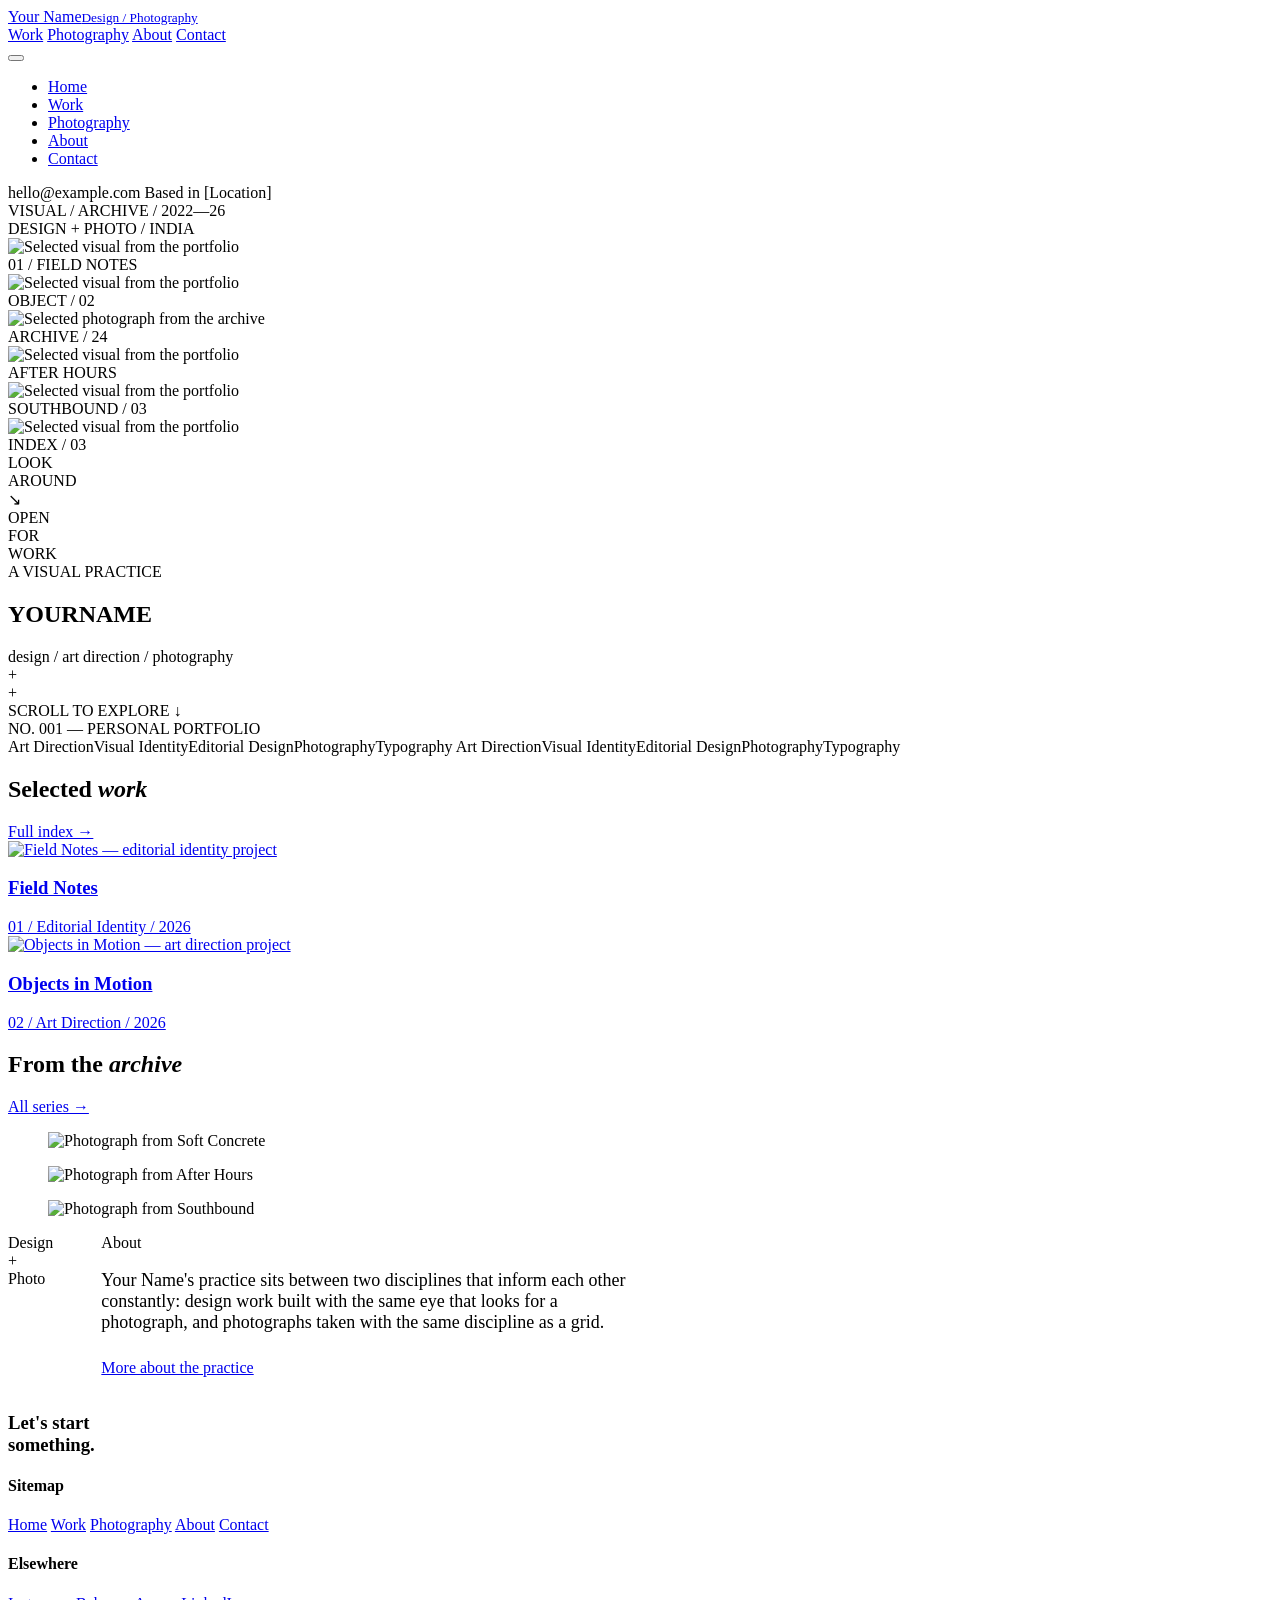
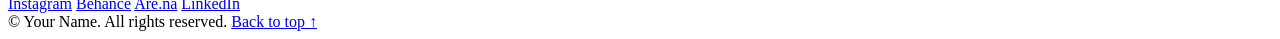
==== index.html @ 57d83c6c "Add files via upload" ====
<!DOCTYPE html>
<html lang="en">
<head>
<meta charset="UTF-8">
<meta name="viewport" content="width=device-width, initial-scale=1.0">
<title>Your Name — Design &amp; Photography</title>
<meta name="description" content="Selected design and photography by Your Name — a visual practice moving between art direction, editorial design and image-making.">
<link rel="stylesheet" href="assets/css/style.css">
</head>
<body>

<!-- ================= HEADER / NAV ================= -->
<header class="site-header">
  <a href="index.html" class="brand">Your Name<small>Design / Photography</small></a>
  <nav class="nav-desktop" aria-label="Primary">
    <a href="work.html">Work</a>
    <a href="photography.html">Photography</a>
    <a href="about.html">About</a>
    <a href="contact.html">Contact</a>
  </nav>
  <button class="nav-toggle" aria-label="Open menu" aria-expanded="false">
    <span></span><span></span><span></span>
  </button>
</header>

<nav class="nav-mobile" aria-label="Mobile">
  <ul>
    <li><a href="index.html">Home</a></li>
    <li><a href="work.html">Work</a></li>
    <li><a href="photography.html">Photography</a></li>
    <li><a href="about.html">About</a></li>
    <li><a href="contact.html">Contact</a></li>
  </ul>
  <div class="nav-mobile-foot">
    <span>hello@example.com</span>
    <span>Based in [Location]</span>
  </div>
</nav>

<main>

  <!-- ================= MOODBOARD HERO ================= -->
  <section class="moodboard-hero grain" id="top">
    <div class="moodboard-meta mb-meta-left">VISUAL / ARCHIVE / 2022—26</div>
    <div class="moodboard-meta mb-meta-right">DESIGN + PHOTO / INDIA</div>

    <div class="mb-card mb-card-a" data-parallax="0.12" data-hero-in>
      <div class="mb-card-image"><img src="https://picsum.photos/seed/yn-mood-a/700/900" alt="Selected visual from the portfolio"></div>
      <span class="mb-card-note">01 / FIELD NOTES</span>
    </div>

    <div class="mb-card mb-card-b" data-parallax="-0.08" data-hero-in>
      <div class="mb-card-image"><img src="https://picsum.photos/seed/yn-mood-b/900/700" alt="Selected visual from the portfolio"></div>
      <span class="mb-card-note">OBJECT / 02</span>
    </div>

    <div class="mb-card mb-card-c" data-parallax="0.18" data-hero-in>
      <div class="mb-card-image"><img src="https://picsum.photos/seed/yn-mood-c/700/900" alt="Selected photograph from the archive"></div>
      <span class="mb-card-note">ARCHIVE / 24</span>
    </div>

    <div class="mb-card mb-card-d" data-parallax="-0.14" data-hero-in>
      <div class="mb-card-image"><img src="https://picsum.photos/seed/yn-mood-d/900/700" alt="Selected visual from the portfolio"></div>
      <span class="mb-card-note">AFTER HOURS</span>
    </div>

    <div class="mb-card mb-card-e" data-parallax="0.10" data-hero-in>
      <div class="mb-card-image"><img src="https://picsum.photos/seed/yn-mood-e/700/900" alt="Selected visual from the portfolio"></div>
      <span class="mb-card-note">SOUTHBOUND / 03</span>
    </div>

    <div class="mb-card mb-card-f" data-parallax="-0.10" data-hero-in>
      <div class="mb-card-image"><img src="https://picsum.photos/seed/yn-mood-f/900/700" alt="Selected visual from the portfolio"></div>
      <span class="mb-card-note">INDEX / 03</span>
    </div>

    <div class="mb-sticker mb-sticker-orange" data-hero-in>LOOK<br>AROUND<br>↘</div>
    <div class="mb-sticker mb-sticker-blue" data-hero-in>OPEN<br>FOR<br>WORK</div>

    <div class="mb-title-wrap" data-hero-in>
      <div class="mb-kicker">A VISUAL PRACTICE</div>
      <h1 class="mb-title"><span>YOUR</span><span>NAME</span></h1>
      <div class="mb-subtitle">design / art direction / photography</div>
    </div>

    <div class="mb-cross mb-cross-1">+</div>
    <div class="mb-cross mb-cross-2">+</div>
    <div class="mb-line mb-line-1"></div>
    <div class="mb-line mb-line-2"></div>

    <div class="mb-bottom-left">SCROLL TO EXPLORE ↓</div>
    <div class="mb-bottom-right">NO. 001 — PERSONAL PORTFOLIO</div>
  </section>

  <!-- ================= MARQUEE ================= -->
  <div class="marquee" aria-hidden="true">
    <div class="marquee-track">
      <span>Art Direction</span><span>Visual Identity</span><span>Editorial Design</span><span>Photography</span><span>Typography</span>
      <span>Art Direction</span><span>Visual Identity</span><span>Editorial Design</span><span>Photography</span><span>Typography</span>
    </div>
  </div>

  <!-- ================= SELECTED WORK ================= -->
  <section class="section wrap">
    <div class="section-head" data-reveal>
      <h2>Selected <em>work</em></h2>
      <a href="work.html" class="link-more">Full index →</a>
    </div>
    <div class="feature-grid">
      <article class="feature-card c-large" data-reveal>
        <a href="work.html">
          <div class="fig"><img src="https://picsum.photos/seed/yn-proj1/1000/1250" alt="Field Notes — editorial identity project" loading="lazy"></div>
          <div class="cap"><h3>Field Notes</h3><span>01 / Editorial Identity / 2026</span></div>
        </a>
      </article>
      <article class="feature-card c-small" data-reveal>
        <a href="work.html">
          <div class="fig"><img src="https://picsum.photos/seed/yn-proj2/800/1000" alt="Objects in Motion — art direction project" loading="lazy"></div>
          <div class="cap"><h3>Objects in Motion</h3><span>02 / Art Direction / 2026</span></div>
        </a>
      </article>
    </div>
  </section>

  <!-- ================= SELECTED PHOTOGRAPHY ================= -->
  <section class="section grain" style="background:var(--color-bg-soft);">
    <div class="wrap">
      <div class="section-head" data-reveal>
        <h2>From the <em>archive</em></h2>
        <a href="photography.html" class="link-more">All series →</a>
      </div>
      <div class="photo-grid">
        <figure class="ph ph-a" data-reveal><img src="https://picsum.photos/seed/yn-ph1/1000/1300" alt="Photograph from Soft Concrete" loading="lazy"></figure>
        <figure class="ph ph-b" data-reveal><img src="https://picsum.photos/seed/yn-ph2/900/1150" alt="Photograph from After Hours" loading="lazy"></figure>
        <figure class="ph ph-full" data-reveal><img src="https://picsum.photos/seed/yn-ph3/1800/760" alt="Photograph from Southbound" loading="lazy"></figure>
      </div>
    </div>
  </section>

  <!-- ================= ABOUT TEASER ================= -->
  <section class="section wrap" style="display:flex; gap:3em; align-items:flex-start; flex-wrap:wrap;">
    <div class="sticker is-orange" data-reveal style="flex:none;">Design<br>+<br>Photo</div>
    <div data-reveal style="flex:1; min-width:260px;">
      <span class="eyebrow">About</span>
      <p style="margin-top:1em; font-size:18px; max-width:60ch;">Your Name's practice sits between two disciplines that inform each other constantly: design work built with the same eye that looks for a photograph, and photographs taken with the same discipline as a grid.</p>
      <p style="margin-top:1.6em;"><a href="about.html" class="btn">More about the practice</a></p>
    </div>
  </section>

</main>

<!-- ================= FOOTER ================= -->
<footer class="site-footer">
  <div class="wrap">
    <div class="footer-top">
      <div>
        <h3>Let's start<br>something.</h3>
      </div>
      <div class="footer-col">
        <h4>Sitemap</h4>
        <a href="index.html">Home</a>
        <a href="work.html">Work</a>
        <a href="photography.html">Photography</a>
        <a href="about.html">About</a>
        <a href="contact.html">Contact</a>
      </div>
      <div class="footer-col">
        <h4>Elsewhere</h4>
        <a href="#">Instagram</a>
        <a href="#">Behance</a>
        <a href="#">Are.na</a>
        <a href="#">LinkedIn</a>
      </div>
    </div>
    <div class="footer-bottom">
      <span>&copy; <span data-year></span> Your Name. All rights reserved.</span>
      <a href="#top" class="back-top">Back to top ↑</a>
    </div>
  </div>
</footer>

<script src="https://cdnjs.cloudflare.com/ajax/libs/gsap/3.12.5/gsap.min.js"></script>
<script src="assets/js/main.js"></script>
</body>
</html>
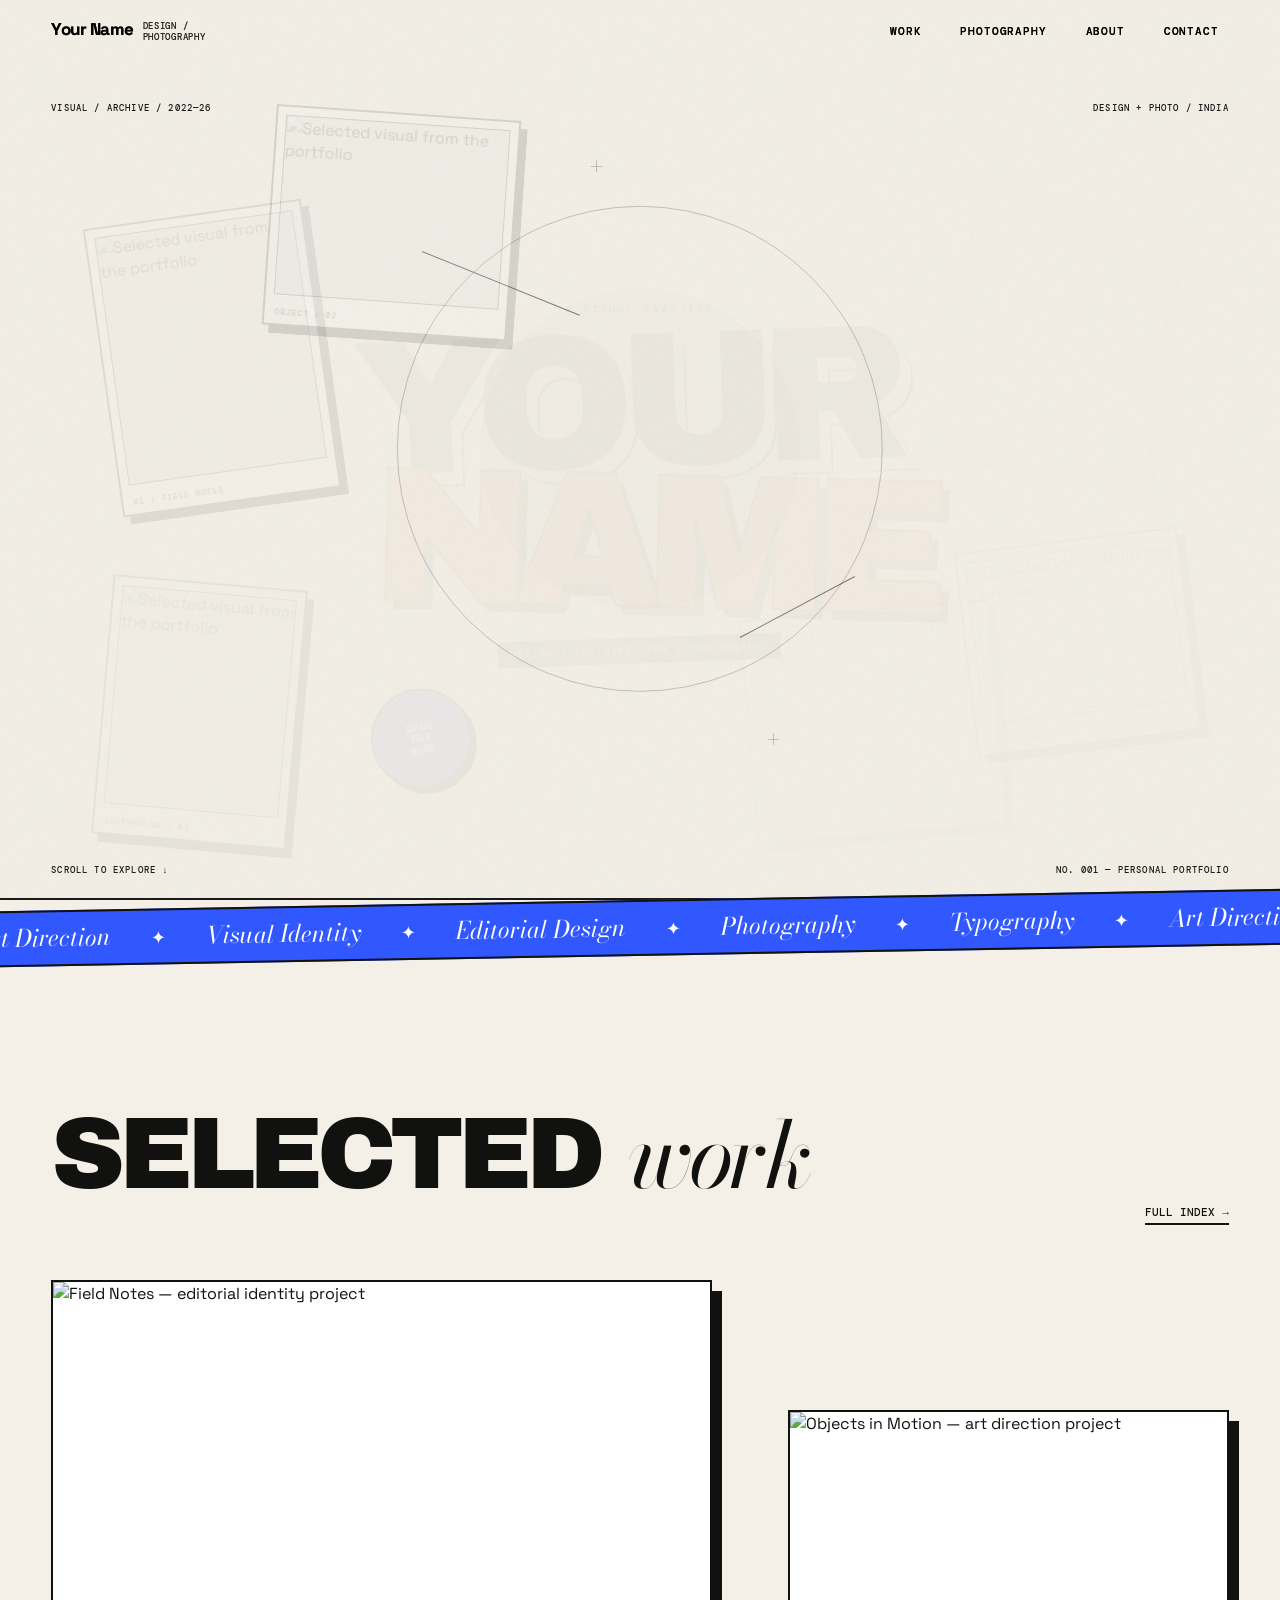
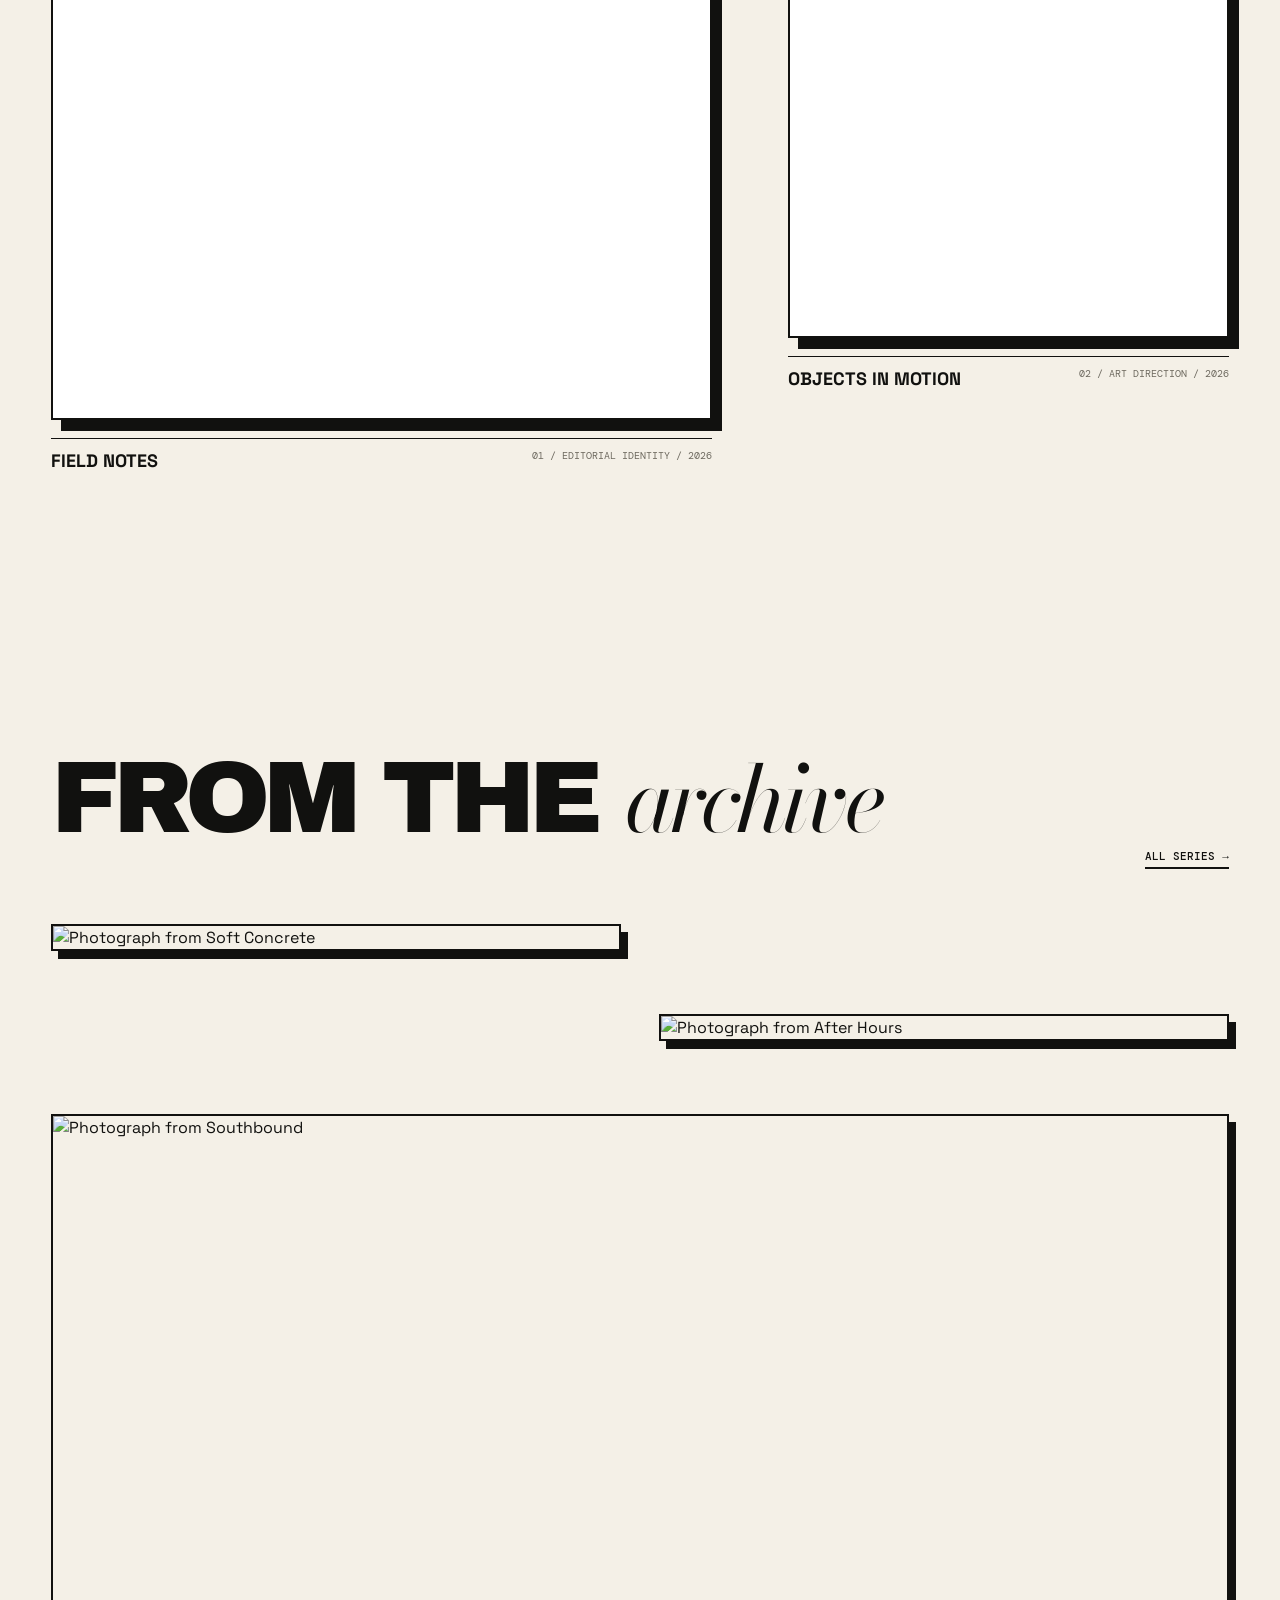
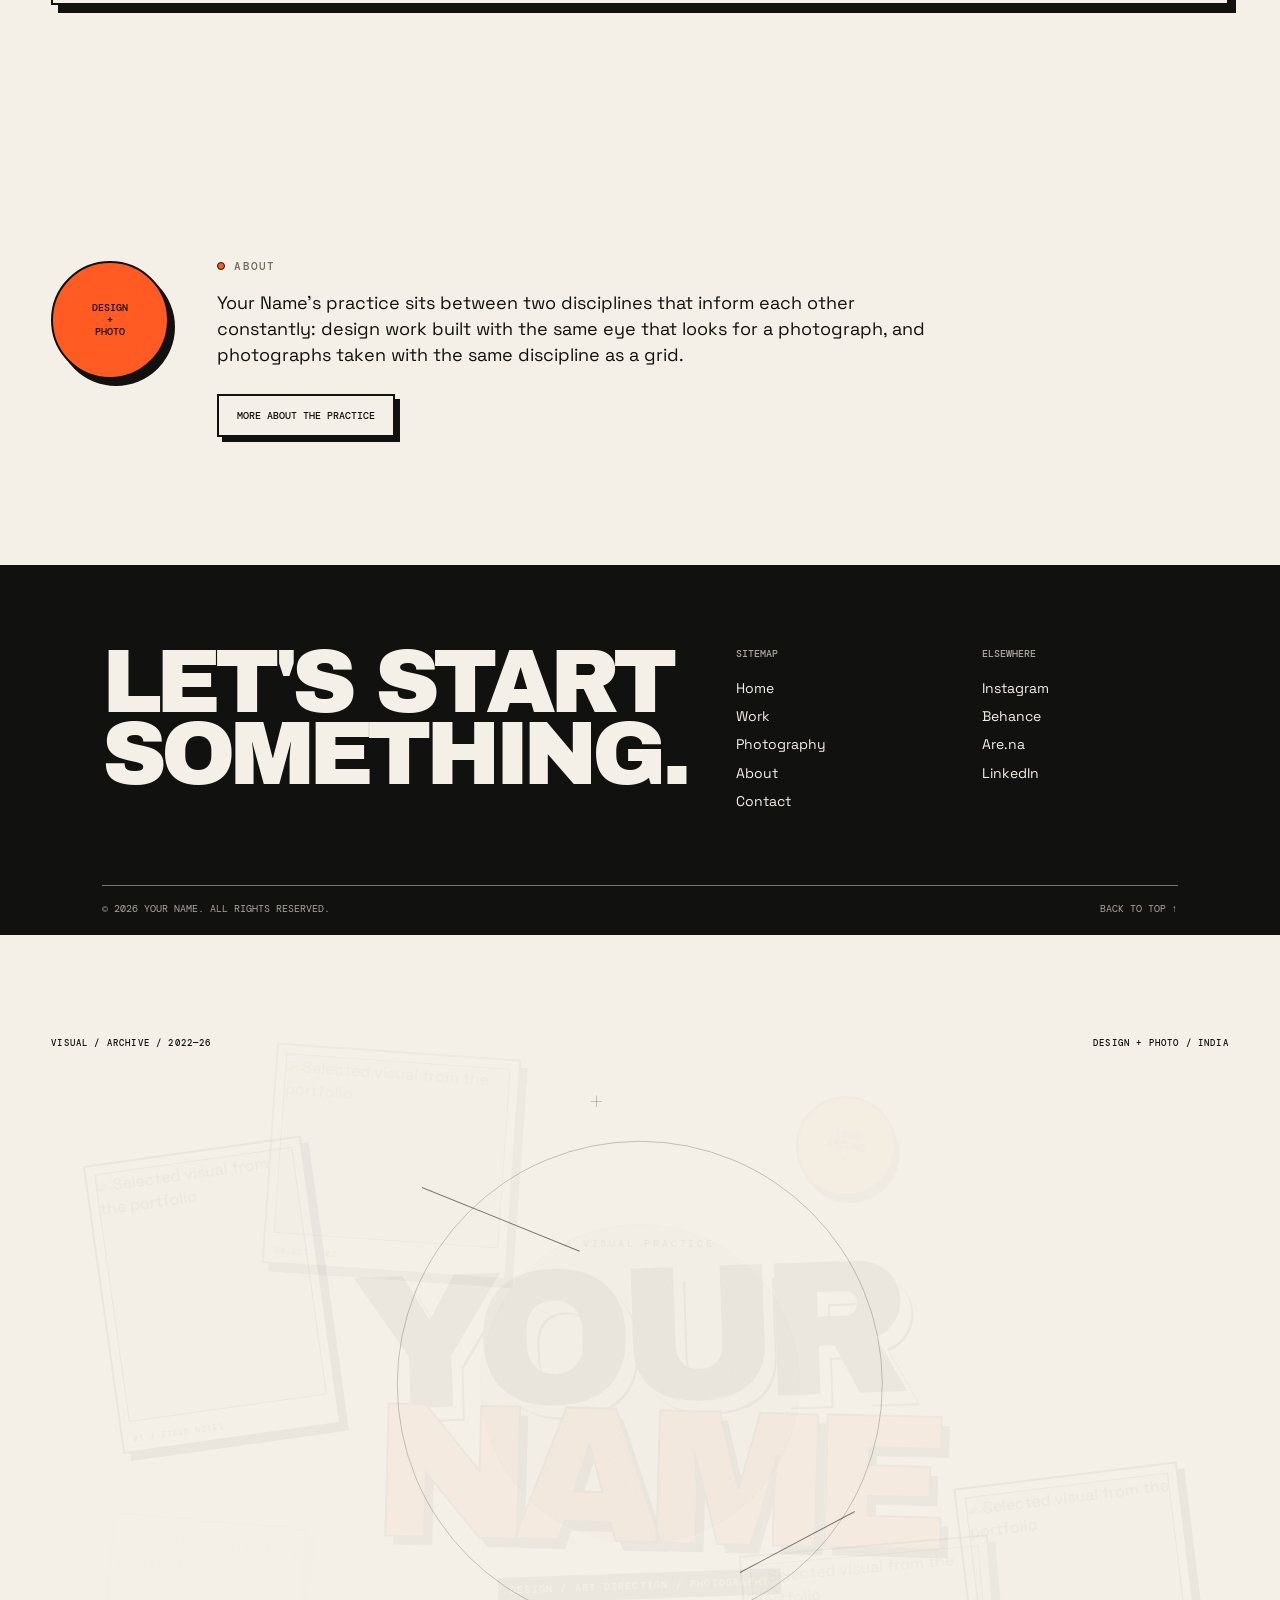
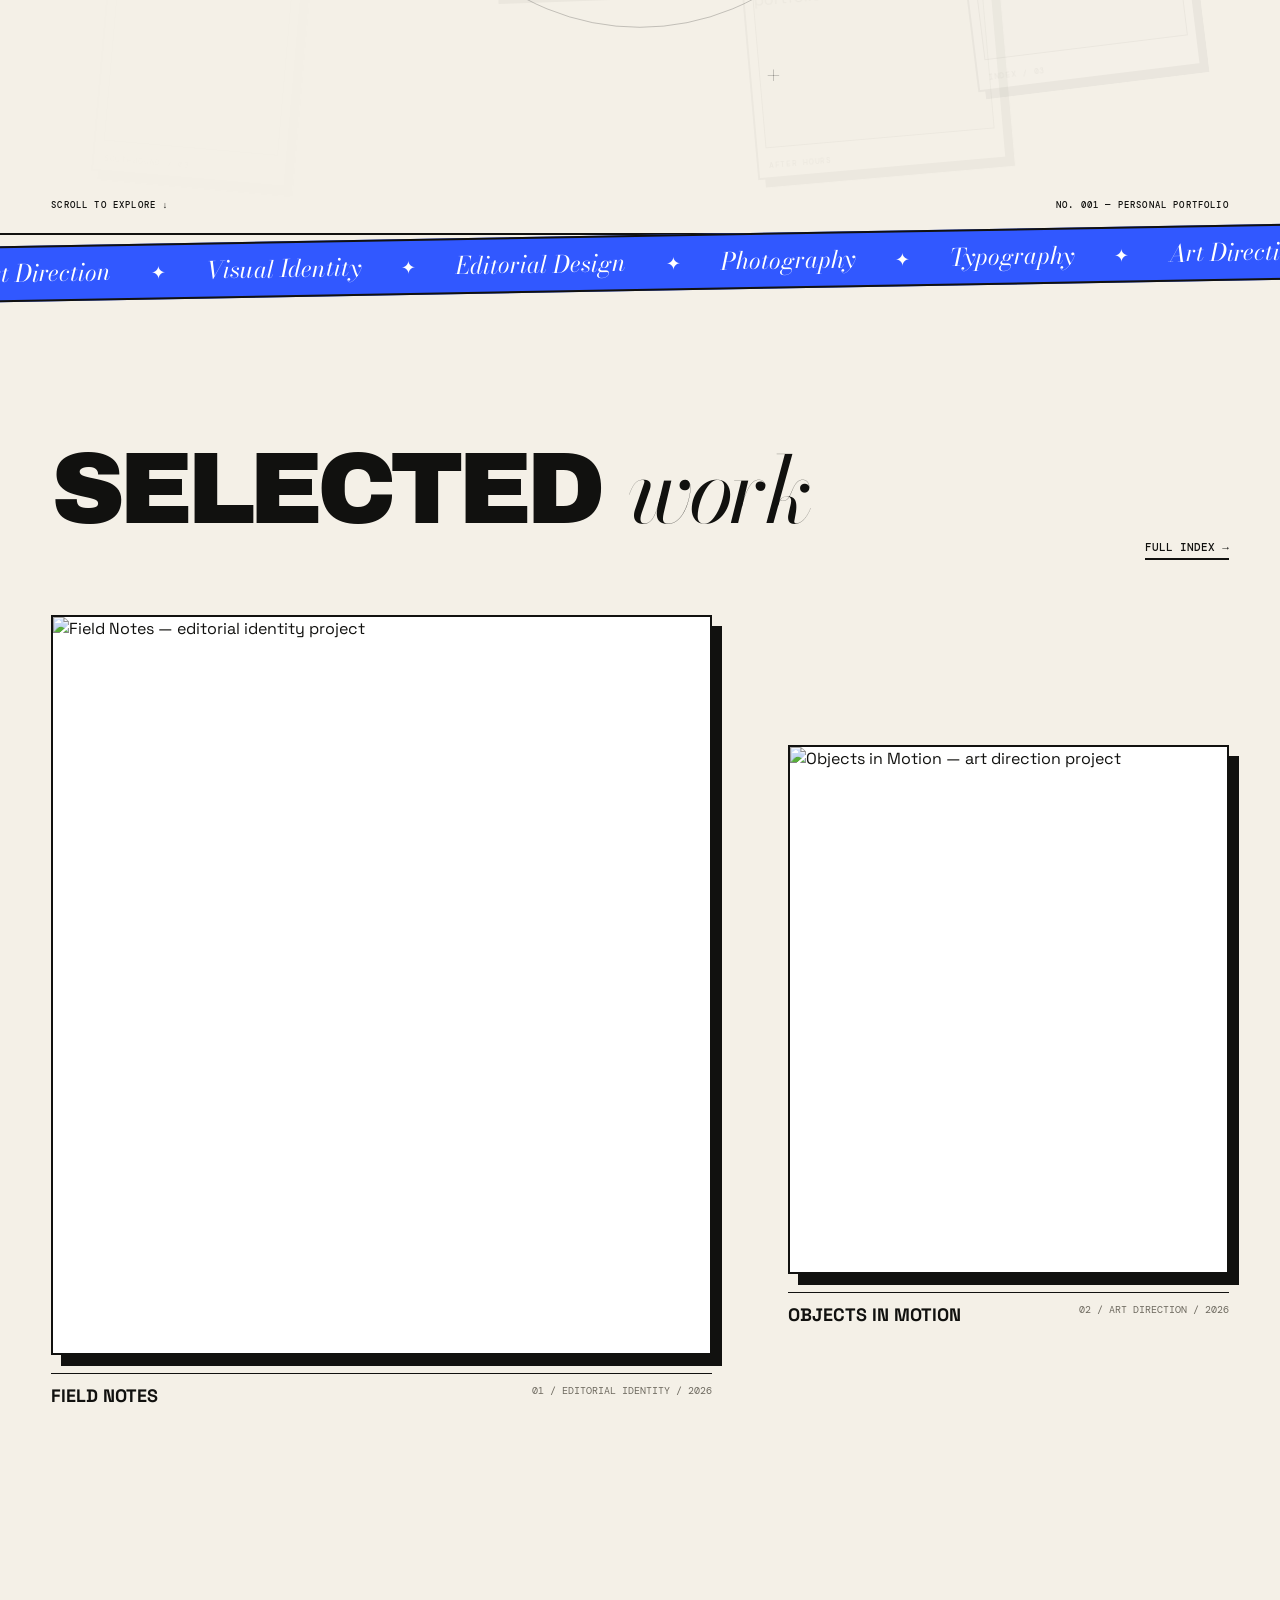
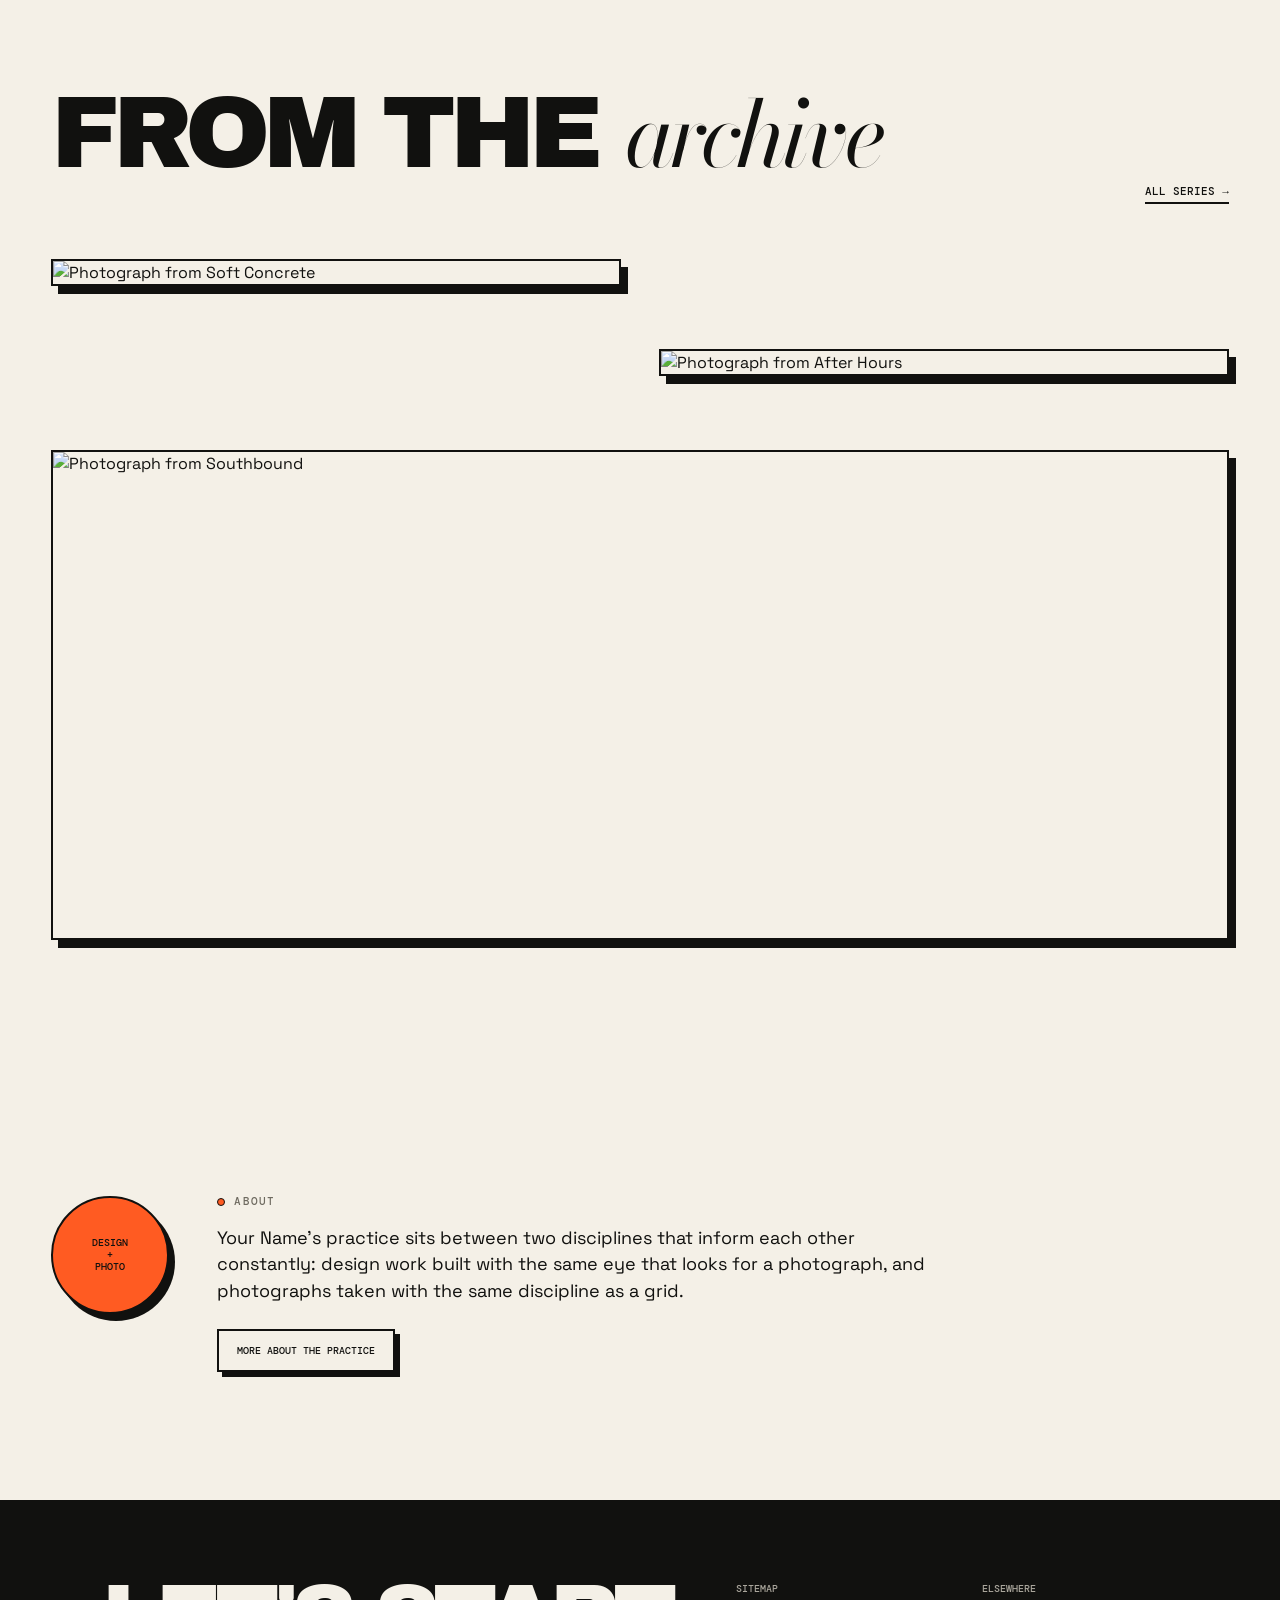
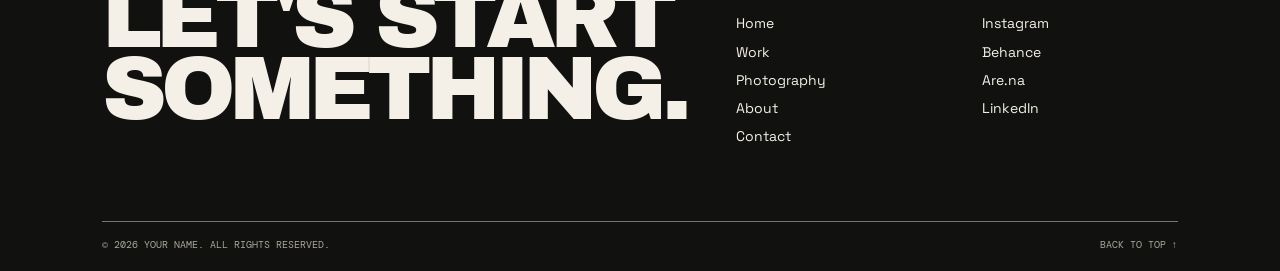
==== commit 2cadad20: "Update index.html" ====
--- a/index.html
+++ b/index.html
@@ -1,3 +1,13 @@
+<!DOCTYPE html>
+<html lang="en">
+<head>
+<meta charset="UTF-8">
+<meta name="viewport" content="width=device-width, initial-scale=1.0">
+<title>Your Name — Design &amp; Photography</title>
+<meta name="description" content="Selected design and photography by Your Name — a visual practice moving between art direction, editorial design and image-making.">
+<link rel="stylesheet" href="assets/css/style.css">
+</head>
+<body>
 <!DOCTYPE html>
 <html lang="en">
 <head>
@@ -183,3 +193,178 @@
 <script src="assets/js/main.js"></script>
 </body>
 </html>
+
+<!-- ================= HEADER / NAV ================= -->
+<header class="site-header">
+  <a href="index.html" class="brand">Your Name<small>Design / Photography</small></a>
+  <nav class="nav-desktop" aria-label="Primary">
+    <a href="work.html">Work</a>
+    <a href="photography.html">Photography</a>
+    <a href="about.html">About</a>
+    <a href="contact.html">Contact</a>
+  </nav>
+  <button class="nav-toggle" aria-label="Open menu" aria-expanded="false">
+    <span></span><span></span><span></span>
+  </button>
+</header>
+
+<nav class="nav-mobile" aria-label="Mobile">
+  <ul>
+    <li><a href="index.html">Home</a></li>
+    <li><a href="work.html">Work</a></li>
+    <li><a href="photography.html">Photography</a></li>
+    <li><a href="about.html">About</a></li>
+    <li><a href="contact.html">Contact</a></li>
+  </ul>
+  <div class="nav-mobile-foot">
+    <span>hello@example.com</span>
+    <span>Based in [Location]</span>
+  </div>
+</nav>
+
+<main>
+
+  <!-- ================= MOODBOARD HERO ================= -->
+  <section class="moodboard-hero grain" id="top">
+    <div class="moodboard-meta mb-meta-left">VISUAL / ARCHIVE / 2022—26</div>
+    <div class="moodboard-meta mb-meta-right">DESIGN + PHOTO / INDIA</div>
+
+    <div class="mb-card mb-card-a" data-parallax="0.12" data-hero-in>
+      <div class="mb-card-image"><img src="https://picsum.photos/seed/yn-mood-a/700/900" alt="Selected visual from the portfolio"></div>
+      <span class="mb-card-note">01 / FIELD NOTES</span>
+    </div>
+
+    <div class="mb-card mb-card-b" data-parallax="-0.08" data-hero-in>
+      <div class="mb-card-image"><img src="https://picsum.photos/seed/yn-mood-b/900/700" alt="Selected visual from the portfolio"></div>
+      <span class="mb-card-note">OBJECT / 02</span>
+    </div>
+
+    <div class="mb-card mb-card-c" data-parallax="0.18" data-hero-in>
+      <div class="mb-card-image"><img src="https://picsum.photos/seed/yn-mood-c/700/900" alt="Selected photograph from the archive"></div>
+      <span class="mb-card-note">ARCHIVE / 24</span>
+    </div>
+
+    <div class="mb-card mb-card-d" data-parallax="-0.14" data-hero-in>
+      <div class="mb-card-image"><img src="https://picsum.photos/seed/yn-mood-d/900/700" alt="Selected visual from the portfolio"></div>
+      <span class="mb-card-note">AFTER HOURS</span>
+    </div>
+
+    <div class="mb-card mb-card-e" data-parallax="0.10" data-hero-in>
+      <div class="mb-card-image"><img src="https://picsum.photos/seed/yn-mood-e/700/900" alt="Selected visual from the portfolio"></div>
+      <span class="mb-card-note">SOUTHBOUND / 03</span>
+    </div>
+
+    <div class="mb-card mb-card-f" data-parallax="-0.10" data-hero-in>
+      <div class="mb-card-image"><img src="https://picsum.photos/seed/yn-mood-f/900/700" alt="Selected visual from the portfolio"></div>
+      <span class="mb-card-note">INDEX / 03</span>
+    </div>
+
+    <div class="mb-sticker mb-sticker-orange" data-hero-in>LOOK<br>AROUND<br>↘</div>
+    <div class="mb-sticker mb-sticker-blue" data-hero-in>OPEN<br>FOR<br>WORK</div>
+
+    <div class="mb-title-wrap" data-hero-in>
+      <div class="mb-kicker">A VISUAL PRACTICE</div>
+      <h1 class="mb-title"><span>YOUR</span><span>NAME</span></h1>
+      <div class="mb-subtitle">design / art direction / photography</div>
+    </div>
+
+    <div class="mb-cross mb-cross-1">+</div>
+    <div class="mb-cross mb-cross-2">+</div>
+    <div class="mb-line mb-line-1"></div>
+    <div class="mb-line mb-line-2"></div>
+
+    <div class="mb-bottom-left">SCROLL TO EXPLORE ↓</div>
+    <div class="mb-bottom-right">NO. 001 — PERSONAL PORTFOLIO</div>
+  </section>
+
+  <!-- ================= MARQUEE ================= -->
+  <div class="marquee" aria-hidden="true">
+    <div class="marquee-track">
+      <span>Art Direction</span><span>Visual Identity</span><span>Editorial Design</span><span>Photography</span><span>Typography</span>
+      <span>Art Direction</span><span>Visual Identity</span><span>Editorial Design</span><span>Photography</span><span>Typography</span>
+    </div>
+  </div>
+
+  <!-- ================= SELECTED WORK ================= -->
+  <section class="section wrap">
+    <div class="section-head" data-reveal>
+      <h2>Selected <em>work</em></h2>
+      <a href="work.html" class="link-more">Full index →</a>
+    </div>
+    <div class="feature-grid">
+      <article class="feature-card c-large" data-reveal>
+        <a href="work.html">
+          <div class="fig"><img src="https://picsum.photos/seed/yn-proj1/1000/1250" alt="Field Notes — editorial identity project" loading="lazy"></div>
+          <div class="cap"><h3>Field Notes</h3><span>01 / Editorial Identity / 2026</span></div>
+        </a>
+      </article>
+      <article class="feature-card c-small" data-reveal>
+        <a href="work.html">
+          <div class="fig"><img src="https://picsum.photos/seed/yn-proj2/800/1000" alt="Objects in Motion — art direction project" loading="lazy"></div>
+          <div class="cap"><h3>Objects in Motion</h3><span>02 / Art Direction / 2026</span></div>
+        </a>
+      </article>
+    </div>
+  </section>
+
+  <!-- ================= SELECTED PHOTOGRAPHY ================= -->
+  <section class="section grain" style="background:var(--color-bg-soft);">
+    <div class="wrap">
+      <div class="section-head" data-reveal>
+        <h2>From the <em>archive</em></h2>
+        <a href="photography.html" class="link-more">All series →</a>
+      </div>
+      <div class="photo-grid">
+        <figure class="ph ph-a" data-reveal><img src="https://picsum.photos/seed/yn-ph1/1000/1300" alt="Photograph from Soft Concrete" loading="lazy"></figure>
+        <figure class="ph ph-b" data-reveal><img src="https://picsum.photos/seed/yn-ph2/900/1150" alt="Photograph from After Hours" loading="lazy"></figure>
+        <figure class="ph ph-full" data-reveal><img src="https://picsum.photos/seed/yn-ph3/1800/760" alt="Photograph from Southbound" loading="lazy"></figure>
+      </div>
+    </div>
+  </section>
+
+  <!-- ================= ABOUT TEASER ================= -->
+  <section class="section wrap" style="display:flex; gap:3em; align-items:flex-start; flex-wrap:wrap;">
+    <div class="sticker is-orange" data-reveal style="flex:none;">Design<br>+<br>Photo</div>
+    <div data-reveal style="flex:1; min-width:260px;">
+      <span class="eyebrow">About</span>
+      <p style="margin-top:1em; font-size:18px; max-width:60ch;">Your Name's practice sits between two disciplines that inform each other constantly: design work built with the same eye that looks for a photograph, and photographs taken with the same discipline as a grid.</p>
+      <p style="margin-top:1.6em;"><a href="about.html" class="btn">More about the practice</a></p>
+    </div>
+  </section>
+
+</main>
+
+<!-- ================= FOOTER ================= -->
+<footer class="site-footer">
+  <div class="wrap">
+    <div class="footer-top">
+      <div>
+        <h3>Let's start<br>something.</h3>
+      </div>
+      <div class="footer-col">
+        <h4>Sitemap</h4>
+        <a href="index.html">Home</a>
+        <a href="work.html">Work</a>
+        <a href="photography.html">Photography</a>
+        <a href="about.html">About</a>
+        <a href="contact.html">Contact</a>
+      </div>
+      <div class="footer-col">
+        <h4>Elsewhere</h4>
+        <a href="#">Instagram</a>
+        <a href="#">Behance</a>
+        <a href="#">Are.na</a>
+        <a href="#">LinkedIn</a>
+      </div>
+    </div>
+    <div class="footer-bottom">
+      <span>&copy; <span data-year></span> Your Name. All rights reserved.</span>
+      <a href="#top" class="back-top">Back to top ↑</a>
+    </div>
+  </div>
+</footer>
+
+<script src="https://cdnjs.cloudflare.com/ajax/libs/gsap/3.12.5/gsap.min.js"></script>
+<script src="assets/js/main.js"></script>
+</body>
+</html>
--- a/assets/css/style.css
+++ b/assets/css/style.css
@@ -0,0 +1,309 @@
+@import url('https://fonts.googleapis.com/css2?family=Archivo+Black&family=Bodoni+Moda:opsz,wght@6..96,400;6..96,500;6..96,700;6..96,900&family=DM+Mono:wght@400;500&family=Space+Grotesk:wght@400;500;600;700&display=swap');
+
+:root{
+  --paper:#f4f0e7;
+  --paper-2:#ebe4d5;
+  --ink:#11110f;
+  --muted:#6e6a60;
+  --line:#181815;
+  --orange:#ff5b22;
+  --blue:#3158ff;
+  --pink:#ff3e88;
+  --yellow:#ffd84a;
+  --green:#b7e45d;
+  --shadow:8px 9px 0 var(--ink);
+  --gutter:clamp(18px,4vw,58px);
+  --maxw:1480px;
+  --display:'Archivo Black',Impact,sans-serif;
+  --serif:'Bodoni Moda',Georgia,serif;
+  --body:'Space Grotesk',Arial,sans-serif;
+  --mono:'DM Mono',monospace;
+  --ease:cubic-bezier(.2,.8,.2,1);
+}
+
+*,*::before,*::after{box-sizing:border-box}
+html{scroll-behavior:smooth}
+body{margin:0;background:var(--paper);color:var(--ink);font-family:var(--body);font-size:16px;line-height:1.45;overflow-x:hidden}
+body::selection{background:var(--ink);color:var(--paper)}
+img{display:block;max-width:100%}
+a{color:inherit;text-decoration:none}
+ul{list-style:none;margin:0;padding:0}
+h1,h2,h3,h4,p,figure{margin:0}
+button{font:inherit;background:none;border:0;color:inherit;cursor:pointer}
+.wrap{max-width:var(--maxw);margin:auto;padding-inline:var(--gutter)}
+
+/* -------------------- utility / texture -------------------- */
+.grain::after{content:"";position:absolute;inset:0;pointer-events:none;opacity:.055;background-image:url("data:image/svg+xml,%3Csvg xmlns='http://www.w3.org/2000/svg' width='180' height='180'%3E%3Cfilter id='n'%3E%3CfeTurbulence type='fractalNoise' baseFrequency='.9' numOctaves='3' stitchTiles='stitch'/%3E%3C/filter%3E%3Crect width='100%25' height='100%25' filter='url(%23n)'/%3E%3C/svg%3E")}
+[data-reveal]{opacity:0;transform:translateY(22px);transition:opacity .75s var(--ease),transform .75s var(--ease)}
+[data-reveal].is-visible{opacity:1;transform:none}
+.eyebrow{font:500 11px/1 var(--mono);letter-spacing:.12em;text-transform:uppercase;display:flex;align-items:center;gap:9px;color:var(--muted)}
+.eyebrow::before{content:"";width:8px;height:8px;background:var(--orange);border:1px solid var(--ink);border-radius:50%;display:inline-block}
+.section{padding-block:clamp(70px,10vw,150px)}
+
+/* -------------------- header -------------------- */
+.site-header{position:fixed;z-index:200;top:0;left:0;right:0;padding:18px var(--gutter);display:flex;align-items:center;justify-content:space-between;mix-blend-mode:multiply}
+.site-header .brand{font:700 17px/1 var(--body);letter-spacing:-.03em;display:flex;align-items:flex-start;gap:9px}
+.site-header .brand small{font:500 9px/1.15 var(--mono);letter-spacing:.08em;text-transform:uppercase;color:var(--muted);max-width:110px}
+.nav-desktop{display:flex;gap:1.7em;align-items:center;font:500 11px/1 var(--mono);letter-spacing:.08em;text-transform:uppercase}
+.nav-desktop a{padding:7px 9px;border:1px solid transparent;transition:.25s var(--ease)}
+.nav-desktop a:hover,.nav-desktop a[aria-current="page"]{background:var(--ink);color:var(--paper);border-color:var(--ink);transform:rotate(-2deg)}
+.nav-toggle{display:none;width:32px;gap:5px;flex-direction:column}
+.nav-toggle span{height:2px;background:var(--ink);width:100%}
+.nav-mobile{position:fixed;inset:0;z-index:190;background:var(--orange);padding:100px var(--gutter) 30px;display:flex;flex-direction:column;justify-content:space-between;transform:translateY(-105%);transition:transform .5s var(--ease)}
+.nav-open .nav-mobile{transform:none}
+.nav-mobile ul{display:grid;gap:0}
+.nav-mobile a{font:400 clamp(42px,12vw,100px)/.9 var(--display);letter-spacing:-.04em;border-bottom:2px solid var(--ink);padding:10px 0}
+.nav-mobile-foot{display:flex;justify-content:space-between;gap:20px;font:11px var(--mono);text-transform:uppercase}
+.nav-open .nav-toggle{position:relative;z-index:300}
+.nav-open .nav-toggle span:nth-child(1){transform:translateY(7px) rotate(45deg)}
+.nav-open .nav-toggle span:nth-child(2){opacity:0}
+.nav-open .nav-toggle span:nth-child(3){transform:translateY(-7px) rotate(-45deg)}
+
+/* -------------------- hero -------------------- */
+.hero{position:relative;min-height:100vh;padding-top:125px;overflow:hidden;background:var(--paper)}
+.hero::before{content:"01 / VISUAL ARCHIVE";position:absolute;top:105px;left:var(--gutter);font:500 10px var(--mono);letter-spacing:.12em}
+.hero::after{content:"SCROLL / KEEP LOOKING ↓";position:absolute;right:var(--gutter);bottom:30px;font:500 10px var(--mono);letter-spacing:.1em;transform:rotate(-90deg);transform-origin:right bottom}
+.hero-scene{position:relative;min-height:calc(100vh - 125px);display:flex;align-items:center}
+.hero-title{position:relative;z-index:5;margin:0 0 80px 6vw;font:400 clamp(64px,11.5vw,190px)/.78 var(--display);letter-spacing:-.065em;text-transform:uppercase;max-width:9ch}
+.hero-title .line{display:block;width:max-content;max-width:100%;color:var(--ink);-webkit-text-stroke:2px var(--ink);text-shadow:9px 10px 0 var(--paper)}
+.hero-title .line:nth-child(1){transform:rotate(-2deg);margin-left:-.1em}
+.hero-title .line:nth-child(2){color:var(--orange);-webkit-text-stroke:2px var(--ink);transform:translateX(.12em) rotate(1deg);text-shadow:10px 11px 0 var(--ink)}
+.hero-title .line:nth-child(3){color:var(--blue);-webkit-text-stroke:2px var(--ink);transform:translateX(-.04em) rotate(-1deg);text-shadow:10px 11px 0 var(--ink)}
+.hero-title .line::after{content:""}
+.hero-chip-a{position:absolute;z-index:3;width:min(260px,24vw);right:12%;top:11%;transform:rotate(8deg);background:#fff;padding:10px 10px 32px;border:2px solid var(--ink);box-shadow:var(--shadow)}
+.hero-chip-a::after{content:"ARCHIVE / 26";position:absolute;bottom:9px;left:12px;font:9px var(--mono);letter-spacing:.08em}
+.hero-chip-a::before{content:"";position:absolute;width:42px;height:14px;background:#f7dcae;border:1px solid #c6ad85;top:-9px;left:50%;transform:translateX(-50%) rotate(-5deg);z-index:2}
+.hero-chip-a img{aspect-ratio:4/5;object-fit:cover;filter:saturate(.8) contrast(1.05)}
+.hero-sticker{position:absolute!important;right:8%;bottom:14%;z-index:7}
+.sticker{width:118px;height:118px;border-radius:50%;display:flex;align-items:center;justify-content:center;text-align:center;padding:15px;background:var(--yellow);border:2px solid var(--ink);box-shadow:6px 7px 0 var(--ink);font:500 10px/1.2 var(--mono);text-transform:uppercase;transform:rotate(-9deg)}
+.sticker.is-blue{background:var(--blue);color:#fff}
+.sticker.is-orange{background:var(--orange)}
+.hero-foot{position:absolute;left:var(--gutter);right:var(--gutter);bottom:32px;display:flex;justify-content:space-between;gap:30px;align-items:flex-end}
+.hero-foot p{max-width:430px;font-size:14px;line-height:1.45}
+.hero-foot .eyebrow{color:var(--ink)}
+
+/* -------------------- marquee -------------------- */
+.marquee{overflow:hidden;border-block:2px solid var(--ink);background:var(--blue);color:#fff;transform:rotate(-1deg);width:104%;margin-left:-2%;position:relative;z-index:10}
+.marquee-track{display:flex;width:max-content;animation:marquee 22s linear infinite;padding:14px 0;font:400 24px/1 var(--serif);font-style:italic;white-space:nowrap}
+.marquee-track span{display:inline-flex;align-items:center;margin-right:40px}
+.marquee-track span::after{content:"✦";font:18px var(--body);margin-left:40px}
+@keyframes marquee{to{transform:translateX(-50%)}}
+
+/* -------------------- selected work -------------------- */
+.section-head{display:flex;align-items:flex-end;justify-content:space-between;gap:30px;margin-bottom:55px}
+.section-head h2{font:400 clamp(48px,8vw,110px)/.82 var(--display);letter-spacing:-.06em;text-transform:uppercase}
+.section-head h2 em{font:400 .9em var(--serif);text-transform:none;font-style:italic;letter-spacing:-.05em}
+.link-more{font:500 11px var(--mono);text-transform:uppercase;border-bottom:2px solid var(--ink);padding-bottom:4px}
+.feature-grid{display:grid;grid-template-columns:1.2fr .8fr;gap:clamp(28px,6vw,90px);align-items:start}
+.feature-card{position:relative}
+.feature-card.c-small{margin-top:130px}
+.feature-card a{display:block}
+.feature-card .fig{border:2px solid var(--ink);background:#fff;overflow:hidden;box-shadow:10px 11px 0 var(--ink);transition:transform .45s var(--ease),box-shadow .45s var(--ease)}
+.feature-card.c-large .fig{aspect-ratio:1/1.12}
+.feature-card.c-small .fig{aspect-ratio:1/1.2}
+.feature-card img{width:100%;height:100%;object-fit:cover;transition:transform .6s var(--ease),filter .6s var(--ease)}
+.feature-card:hover .fig{transform:translate(-6px,-7px) rotate(-1deg);box-shadow:15px 16px 0 var(--ink)}
+.feature-card:hover img{transform:scale(1.04);filter:saturate(1.25)}
+.cap{display:flex;justify-content:space-between;gap:15px;margin-top:18px;border-top:1px solid var(--ink);padding-top:10px}
+.cap h3{font:700 18px var(--body);text-transform:uppercase}
+.cap span{font:10px var(--mono);text-transform:uppercase;color:var(--muted);text-align:right}
+
+/* -------------------- photography -------------------- */
+.photo-grid{display:grid;grid-template-columns:1fr 1fr;gap:clamp(16px,3vw,42px);align-items:start}
+.photo-grid .ph{position:relative;cursor:pointer}
+.photo-grid .ph img{width:100%;height:100%;object-fit:cover;border:2px solid var(--ink);box-shadow:7px 8px 0 var(--ink);transition:.45s var(--ease)}
+.photo-grid .ph:hover img{transform:translate(-5px,-6px) rotate(-1deg);box-shadow:12px 13px 0 var(--ink)}
+.ph-a{transform:rotate(-1.5deg)}
+.ph-b{transform:rotate(2deg);margin-top:90px}
+.ph-c{transform:rotate(1.5deg)}
+.ph-d{transform:rotate(-2deg);margin-top:45px}
+.ph-e{transform:rotate(1deg)}
+.ph-full{grid-column:1/-1;transform:rotate(-.7deg);margin-top:35px}
+.photo-grid .ph-full img{aspect-ratio:2.4/1}
+.photo-series{padding-block:40px 100px;border-top:2px solid var(--ink)}
+.series-head{display:grid;grid-template-columns:110px 1fr 1.2fr;gap:25px;align-items:start;margin-bottom:45px}
+.snum{font:500 10px var(--mono)}
+.series-head h3{font:400 clamp(38px,6vw,76px)/.9 var(--display);letter-spacing:-.05em;text-transform:uppercase}
+.series-head p{max-width:42ch;color:var(--muted)}
+.page-hero{padding-top:180px;padding-bottom:80px;position:relative}
+.page-hero h1{font:400 clamp(64px,10vw,150px)/.78 var(--display);letter-spacing:-.07em;text-transform:uppercase;max-width:9ch;margin-top:20px}
+.page-hero h1 em{font:400 .85em var(--serif);font-style:italic;text-transform:none;letter-spacing:-.06em}
+.page-hero>p{max-width:52ch;margin-top:30px;font-size:17px}
+
+/* -------------------- work index -------------------- */
+.index-table-head{display:grid;grid-template-columns:70px 1.5fr 1.1fr 90px 110px 30px;gap:15px;padding:0 0 12px;border-bottom:2px solid var(--ink);font:500 10px var(--mono);text-transform:uppercase;color:var(--muted)}
+.project-row{display:grid;grid-template-columns:70px 1.5fr 1.1fr 90px 110px 30px;gap:15px;align-items:center;padding:22px 0;border-bottom:1px solid var(--ink);transition:.3s var(--ease);position:relative}
+.project-row:hover{background:var(--orange);padding-inline:14px;margin-inline:-14px}
+.project-num,.project-year{font:500 10px var(--mono)}
+.project-name{font:400 clamp(26px,3vw,44px)/.9 var(--display);letter-spacing:-.05em;text-transform:uppercase}
+.project-meta{font-size:12px;color:var(--muted)}
+.project-thumb{opacity:0;transform:translateX(20px) rotate(4deg);transition:.3s var(--ease);border:2px solid var(--ink);background:#fff;box-shadow:4px 5px 0 var(--ink);overflow:hidden}
+.project-thumb img{aspect-ratio:1.4/1;width:100%;object-fit:cover}
+.project-row:hover .project-thumb{opacity:1;transform:none}
+.project-arrow{font-size:22px}
+
+/* -------------------- about -------------------- */
+body.paper-page{background:var(--paper);color:var(--ink)}
+.about-hero{padding-top:180px;padding-bottom:110px;display:grid;grid-template-columns:1fr .8fr;gap:70px;align-items:center}
+.about-hero h1{font:400 clamp(60px,9vw,130px)/.8 var(--display);letter-spacing:-.07em;text-transform:uppercase}
+.about-hero h1 em{font:400 .78em var(--serif);font-style:italic;text-transform:none}
+.frame-engraved{border:2px solid var(--ink);padding:12px;box-shadow:10px 11px 0 var(--ink);transform:rotate(2deg);background:#fff}
+.about-portrait{aspect-ratio:4/5;overflow:hidden;filter:grayscale(1) contrast(1.05)}
+.about-portrait img{width:100%;height:100%;object-fit:cover}
+.about-body{display:grid;grid-template-columns:180px 1fr;gap:40px;padding-block:65px;border-top:2px solid var(--ink)}
+.about-body p{font-size:18px;max-width:70ch;margin-bottom:1.2em}
+.stat-grid{display:grid;grid-template-columns:repeat(4,1fr);border-block:2px solid var(--ink);margin-top:30px}
+.stat-grid>div{padding:28px 18px;border-right:1px solid var(--ink)}
+.stat-grid>div:last-child{border-right:0}
+.stat-grid .n{font:400 clamp(38px,5vw,70px)/1 var(--display)}
+.stat-grid .l{font:10px var(--mono);text-transform:uppercase;color:var(--muted);margin-top:8px}
+.list-table{margin-top:70px;border-top:2px solid var(--ink)}
+.list-row{display:grid;grid-template-columns:150px 1fr 70px;gap:20px;padding:16px 0;border-bottom:1px solid var(--ink);font-size:13px}
+.list-row .l1{font:500 10px var(--mono);text-transform:uppercase}
+.paper-page .site-footer.on-paper{background:var(--ink);color:var(--paper);border-color:var(--ink)}
+
+/* -------------------- contact -------------------- */
+.contact-hero{padding-top:180px;padding-bottom:100px;min-height:80vh;display:flex;flex-direction:column;justify-content:center;position:relative}
+.contact-hero h1{font:400 clamp(54px,8vw,120px)/.83 var(--display);letter-spacing:-.07em;text-transform:uppercase;max-width:11ch;color:var(--ink)!important;margin-bottom:35px!important}
+.contact-link{font:400 clamp(48px,10vw,150px)/.75 var(--serif);font-style:italic;letter-spacing:-.06em;display:inline-block;width:max-content;max-width:100%;color:var(--pink)!important;-webkit-text-stroke:1.5px var(--ink);text-shadow:8px 9px 0 var(--ink)}
+.contact-link:hover{transform:rotate(-2deg);color:var(--yellow)!important}
+.contact-grid{display:grid;grid-template-columns:repeat(3,1fr);gap:30px;border-top:2px solid var(--ink);padding-top:25px;padding-bottom:120px}
+.contact-grid h4{font:500 10px var(--mono);text-transform:uppercase;margin-bottom:12px}
+.contact-grid p,.contact-grid a{font-size:14px;display:block;margin-bottom:6px}
+.contact-grid a:hover{text-decoration:underline;text-decoration-thickness:2px}
+
+/* -------------------- footer -------------------- */
+.site-footer{background:var(--ink);color:var(--paper);padding:80px var(--gutter) 20px;border-top:2px solid var(--ink)}
+.footer-top{display:grid;grid-template-columns:1.5fr 1fr 1fr;gap:50px;padding-bottom:70px;border-bottom:1px solid rgba(244,240,231,.45)}
+.footer-top h3{font:400 clamp(45px,7vw,100px)/.8 var(--display);letter-spacing:-.07em;text-transform:uppercase}
+.footer-col h4{font:500 10px var(--mono);text-transform:uppercase;color:#aaa69c;margin-bottom:14px}
+.footer-col a{display:block;font-size:14px;padding:4px 0}
+.footer-col a:hover{color:var(--orange);transform:translateX(4px)}
+.footer-bottom{display:flex;justify-content:space-between;gap:20px;padding-top:16px;font:10px var(--mono);text-transform:uppercase;color:#aaa69c}
+.back-top:hover{color:var(--yellow)}
+
+/* -------------------- buttons / lightbox -------------------- */
+.btn{display:inline-flex;border:2px solid var(--ink);padding:13px 18px;font:500 10px var(--mono);text-transform:uppercase;background:var(--paper);box-shadow:5px 5px 0 var(--ink);transition:.25s var(--ease)}
+.btn:hover{background:var(--orange);transform:translate(-4px,-4px);box-shadow:9px 9px 0 var(--ink)}
+.btn-accent{background:var(--blue);color:#fff;border-color:var(--ink)}
+.lightbox{position:fixed;inset:0;background:rgba(17,17,15,.97);z-index:500;display:none;align-items:center;justify-content:center;padding:40px}
+.lightbox.is-open{display:flex}
+.lightbox img{max-height:82vh;max-width:82vw;border:2px solid var(--paper);box-shadow:12px 12px 0 var(--orange)}
+.lightbox-close,.lightbox-prev,.lightbox-next{position:absolute;color:var(--paper);font:500 11px var(--mono);text-transform:uppercase;border:1px solid var(--paper);padding:8px 10px}
+.lightbox-close{top:25px;right:25px}.lightbox-prev{left:25px;top:50%}.lightbox-next{right:25px;top:50%}
+.lightbox-cap{position:absolute;left:25px;bottom:25px;color:var(--paper);font:11px var(--mono)}
+
+/* -------------------- responsive -------------------- */
+@media(max-width:900px){
+  .nav-desktop{display:none}.nav-toggle{display:flex}
+  .hero{min-height:900px}.hero-scene{min-height:760px}.hero-title{margin-left:0;font-size:clamp(58px,14vw,120px)}
+  .hero-chip-a{width:31vw;right:8%;top:15%}.hero-sticker{right:4%;bottom:17%}
+  .feature-grid{grid-template-columns:1fr}.feature-card.c-small{margin-top:40px;max-width:78%;margin-left:auto}
+  .series-head{grid-template-columns:80px 1fr}.series-head p{grid-column:2}
+  .index-table-head{display:none}.project-row{grid-template-columns:45px 1fr 55px}.project-meta,.project-thumb{display:none}.project-year{grid-column:3;grid-row:1}.project-arrow{grid-column:3;grid-row:2}
+  .about-hero{grid-template-columns:1fr;gap:45px}.about-hero h1{max-width:10ch}.frame-engraved{max-width:560px;margin-left:auto}
+}
+@media(max-width:700px){
+  :root{--gutter:18px}
+  .site-header{padding-top:14px}.site-header .brand{font-size:15px}
+  .hero{padding-top:100px;min-height:820px}.hero::before{top:82px}.hero-scene{min-height:700px;align-items:flex-start;padding-top:120px}
+  .hero-title{font-size:clamp(56px,17vw,105px);margin-top:40px}.hero-title .line{white-space:normal}
+  .hero-chip-a{width:43vw;right:5%;top:10%;transform:rotate(6deg)}.hero-sticker{right:0;bottom:20%}
+  .hero-foot{bottom:18px;display:block}.hero-foot p{max-width:300px;margin-bottom:12px}
+  .section-head{display:block}.section-head h2{margin-bottom:20px}
+  .photo-grid{grid-template-columns:1fr}.ph-b,.ph-d{margin-top:0}.ph-full{grid-column:auto}.photo-grid .ph-full img{aspect-ratio:1.35/1}
+  .series-head{display:block}.series-head h3{margin:12px 0 15px}.series-head p{max-width:38ch}
+  .page-hero{padding-top:130px}.page-hero h1{font-size:clamp(55px,16vw,100px)}
+  .about-body{grid-template-columns:1fr}.stat-grid{grid-template-columns:1fr 1fr}.stat-grid>div:nth-child(2){border-right:0}.stat-grid>div:nth-child(-n+2){border-bottom:1px solid var(--ink)}
+  .list-row{grid-template-columns:1fr 70px}.list-row span:nth-child(2){grid-column:1/-1;grid-row:2}.list-row .l1{grid-column:1}.list-row span:last-child{grid-column:2;grid-row:1}
+  .contact-hero{padding-top:140px;min-height:720px}.contact-link{font-size:clamp(44px,13vw,90px)}.contact-grid{grid-template-columns:1fr;padding-bottom:80px}
+  .footer-top{grid-template-columns:1fr;gap:40px}.footer-bottom{display:block}.footer-bottom>*{display:block;margin-bottom:12px}
+  .lightbox{padding:18px}.lightbox img{max-width:92vw}.lightbox-prev{left:12px;top:auto;bottom:15px}.lightbox-next{right:12px;top:auto;bottom:15px}.lightbox-close{top:15px;right:15px}
+}
+@media(prefers-reduced-motion:reduce){*{animation-duration:.001ms!important;transition-duration:.001ms!important}.marquee-track{animation:none}.hero-title .line{transform:none!important}}
+
+/* ========================================================================
+   MOODBOARD HOMEPAGE — collage / editorial / art-school energy
+   ======================================================================== */
+.moodboard-hero{
+  min-height:100svh;
+  height:clamp(760px,100svh,1050px);
+  position:relative;
+  overflow:hidden;
+  background:var(--paper);
+  isolation:isolate;
+  border-bottom:2px solid var(--ink);
+}
+.moodboard-meta,.mb-bottom-left,.mb-bottom-right{
+  position:absolute;z-index:30;font:500 9px/1 var(--mono);letter-spacing:.13em;text-transform:uppercase;
+}
+.mb-meta-left{top:104px;left:var(--gutter)}
+.mb-meta-right{top:104px;right:var(--gutter)}
+.mb-bottom-left{left:var(--gutter);bottom:23px}
+.mb-bottom-right{right:var(--gutter);bottom:23px}
+.mb-title-wrap{
+  position:absolute;z-index:15;left:50%;top:50%;transform:translate(-50%,-50%);width:min(760px,70vw);text-align:center;pointer-events:none;
+}
+.mb-kicker{font:500 10px/1 var(--mono);letter-spacing:.28em;margin-bottom:18px}
+.mb-title{
+  font:400 clamp(92px,15vw,220px)/.73 var(--display);letter-spacing:-.085em;text-transform:uppercase;
+  color:var(--ink);margin:0;position:relative;text-shadow:10px 12px 0 var(--paper),12px 14px 0 var(--ink);
+}
+.mb-title span{display:block}
+.mb-title span:first-child{transform:translateX(-.08em) rotate(-2deg)}
+.mb-title span:last-child{color:var(--orange);-webkit-text-stroke:2px var(--ink);transform:translateX(.07em) rotate(1.5deg);text-shadow:8px 9px 0 var(--ink)}
+.mb-subtitle{display:inline-block;margin-top:25px;background:var(--ink);color:var(--paper);padding:8px 12px;font:500 10px/1 var(--mono);letter-spacing:.12em;text-transform:uppercase;transform:rotate(-2deg)}
+.mb-card{
+  position:absolute;z-index:8;background:#fff;padding:8px 8px 29px;border:2px solid var(--ink);box-shadow:7px 8px 0 var(--ink);will-change:transform;transition:box-shadow .35s var(--ease),filter .35s var(--ease);transform-origin:center;
+}
+.mb-card:hover{z-index:25;box-shadow:13px 14px 0 var(--ink);filter:saturate(1.15)}
+.mb-card-image{overflow:hidden;background:#ddd;border:1px solid var(--ink)}
+.mb-card img{width:100%;height:100%;object-fit:cover;transition:transform .6s var(--ease)}
+.mb-card:hover img{transform:scale(1.06)}
+.mb-card-note{position:absolute;left:10px;bottom:8px;font:500 8px/1 var(--mono);letter-spacing:.09em;text-transform:uppercase}
+.mb-card-a{width:min(220px,18vw);left:8%;top:20%;transform:rotate(-8deg)}
+.mb-card-a .mb-card-image{aspect-ratio:4/5}
+.mb-card-b{width:min(245px,20vw);left:21%;top:9%;transform:rotate(4deg)}
+.mb-card-b .mb-card-image{aspect-ratio:1.25/1}
+.mb-card-c{width:min(205px,17vw);right:9%;top:18%;transform:rotate(7deg)}
+.mb-card-c .mb-card-image{aspect-ratio:4/5}
+.mb-card-d{width:min(250px,21vw);right:22%;bottom:11%;transform:rotate(-5deg)}
+.mb-card-d .mb-card-image{aspect-ratio:1.25/1}
+.mb-card-e{width:min(195px,16vw);left:8%;bottom:10%;transform:rotate(5deg)}
+.mb-card-e .mb-card-image{aspect-ratio:4/5}
+.mb-card-f{width:min(225px,19vw);right:7%;bottom:21%;transform:rotate(-7deg)}
+.mb-card-f .mb-card-image{aspect-ratio:1.25/1}
+.mb-sticker{position:absolute;z-index:22;width:100px;height:100px;border-radius:50%;display:grid;place-items:center;text-align:center;border:2px solid var(--ink);font:700 10px/1.15 var(--mono);letter-spacing:.06em;text-transform:uppercase;box-shadow:5px 6px 0 var(--ink)}
+.mb-sticker-orange{right:30%;top:14%;background:var(--orange);transform:rotate(11deg)}
+.mb-sticker-blue{left:29%;bottom:16%;background:var(--blue);color:#fff;transform:rotate(-10deg)}
+.mb-cross{position:absolute;z-index:4;font:400 28px/1 var(--serif)}
+.mb-cross-1{left:46%;top:17%}.mb-cross-2{right:39%;bottom:16%}
+.mb-line{position:absolute;z-index:3;height:1px;background:var(--ink);transform-origin:left center;opacity:.55}
+.mb-line-1{width:170px;left:33%;top:28%;transform:rotate(22deg)}
+.mb-line-2{width:130px;right:32%;bottom:29%;transform:rotate(-28deg)}
+.moodboard-hero::before{content:"";position:absolute;z-index:1;left:50%;top:50%;width:38vw;height:38vw;max-width:560px;max-height:560px;border:1px solid rgba(17,17,15,.22);border-radius:50%;transform:translate(-50%,-50%)}
+.moodboard-hero::after{content:"";position:absolute;z-index:1;left:50%;top:50%;width:25vw;height:25vw;max-width:360px;max-height:360px;border:1px dashed rgba(17,17,15,.25);border-radius:50%;transform:translate(-50%,-50%)}
+
+@media(max-width:900px){
+  .moodboard-hero{height:900px;min-height:900px}
+  .mb-meta-left,.mb-meta-right{top:82px}
+  .mb-card-a{width:180px;left:4%;top:17%}.mb-card-b{width:190px;left:17%;top:9%}
+  .mb-card-c{width:165px;right:4%;top:17%}.mb-card-d{width:190px;right:14%;bottom:12%}
+  .mb-card-e{width:155px;left:4%;bottom:11%}.mb-card-f{width:170px;right:3%;bottom:23%}
+  .mb-sticker-orange{right:27%;top:15%;width:82px;height:82px}.mb-sticker-blue{left:25%;bottom:18%;width:82px;height:82px}
+  .mb-title-wrap{width:75vw}.mb-title{font-size:clamp(80px,17vw,145px)}
+}
+@media(max-width:700px){
+  .moodboard-hero{height:800px;min-height:800px}
+  .mb-meta-left{top:72px;left:18px}.mb-meta-right{top:72px;right:18px}
+  .mb-card-a{width:130px;left:3%;top:18%}.mb-card-b{width:140px;left:20%;top:10%}
+  .mb-card-c{width:120px;right:2%;top:18%}.mb-card-d{width:145px;right:12%;bottom:13%}
+  .mb-card-e{width:118px;left:3%;bottom:13%}.mb-card-f{width:125px;right:2%;bottom:27%}
+  .mb-sticker{width:68px;height:68px;font-size:7px;box-shadow:3px 4px 0 var(--ink)}
+  .mb-sticker-orange{right:19%;top:18%}.mb-sticker-blue{left:20%;bottom:21%}
+  .mb-title-wrap{width:94vw}.mb-kicker{font-size:8px;margin-bottom:12px}.mb-title{font-size:clamp(67px,21vw,120px);text-shadow:5px 7px 0 var(--paper),7px 8px 0 var(--ink)}
+  .mb-title span:last-child{text-shadow:5px 6px 0 var(--ink)}.mb-subtitle{font-size:8px;margin-top:17px}
+  .mb-bottom-left,.mb-bottom-right{bottom:13px;font-size:7px}.mb-bottom-right{display:none}
+  .mb-cross-1{left:48%;top:20%}.mb-cross-2{right:42%;bottom:19%}.mb-line-1{width:90px;left:28%;top:30%}.mb-line-2{width:75px;right:27%;bottom:31%}
+  .moodboard-hero::before{width:72vw;height:72vw}.moodboard-hero::after{width:48vw;height:48vw}
+}
--- a/assets/css/style.css
+++ b/assets/css/style.css
@@ -0,0 +1,309 @@
+@import url('https://fonts.googleapis.com/css2?family=Archivo+Black&family=Bodoni+Moda:opsz,wght@6..96,400;6..96,500;6..96,700;6..96,900&family=DM+Mono:wght@400;500&family=Space+Grotesk:wght@400;500;600;700&display=swap');
+
+:root{
+  --paper:#f4f0e7;
+  --paper-2:#ebe4d5;
+  --ink:#11110f;
+  --muted:#6e6a60;
+  --line:#181815;
+  --orange:#ff5b22;
+  --blue:#3158ff;
+  --pink:#ff3e88;
+  --yellow:#ffd84a;
+  --green:#b7e45d;
+  --shadow:8px 9px 0 var(--ink);
+  --gutter:clamp(18px,4vw,58px);
+  --maxw:1480px;
+  --display:'Archivo Black',Impact,sans-serif;
+  --serif:'Bodoni Moda',Georgia,serif;
+  --body:'Space Grotesk',Arial,sans-serif;
+  --mono:'DM Mono',monospace;
+  --ease:cubic-bezier(.2,.8,.2,1);
+}
+
+*,*::before,*::after{box-sizing:border-box}
+html{scroll-behavior:smooth}
+body{margin:0;background:var(--paper);color:var(--ink);font-family:var(--body);font-size:16px;line-height:1.45;overflow-x:hidden}
+body::selection{background:var(--ink);color:var(--paper)}
+img{display:block;max-width:100%}
+a{color:inherit;text-decoration:none}
+ul{list-style:none;margin:0;padding:0}
+h1,h2,h3,h4,p,figure{margin:0}
+button{font:inherit;background:none;border:0;color:inherit;cursor:pointer}
+.wrap{max-width:var(--maxw);margin:auto;padding-inline:var(--gutter)}
+
+/* -------------------- utility / texture -------------------- */
+.grain::after{content:"";position:absolute;inset:0;pointer-events:none;opacity:.055;background-image:url("data:image/svg+xml,%3Csvg xmlns='http://www.w3.org/2000/svg' width='180' height='180'%3E%3Cfilter id='n'%3E%3CfeTurbulence type='fractalNoise' baseFrequency='.9' numOctaves='3' stitchTiles='stitch'/%3E%3C/filter%3E%3Crect width='100%25' height='100%25' filter='url(%23n)'/%3E%3C/svg%3E")}
+[data-reveal]{opacity:0;transform:translateY(22px);transition:opacity .75s var(--ease),transform .75s var(--ease)}
+[data-reveal].is-visible{opacity:1;transform:none}
+.eyebrow{font:500 11px/1 var(--mono);letter-spacing:.12em;text-transform:uppercase;display:flex;align-items:center;gap:9px;color:var(--muted)}
+.eyebrow::before{content:"";width:8px;height:8px;background:var(--orange);border:1px solid var(--ink);border-radius:50%;display:inline-block}
+.section{padding-block:clamp(70px,10vw,150px)}
+
+/* -------------------- header -------------------- */
+.site-header{position:fixed;z-index:200;top:0;left:0;right:0;padding:18px var(--gutter);display:flex;align-items:center;justify-content:space-between;mix-blend-mode:multiply}
+.site-header .brand{font:700 17px/1 var(--body);letter-spacing:-.03em;display:flex;align-items:flex-start;gap:9px}
+.site-header .brand small{font:500 9px/1.15 var(--mono);letter-spacing:.08em;text-transform:uppercase;color:var(--muted);max-width:110px}
+.nav-desktop{display:flex;gap:1.7em;align-items:center;font:500 11px/1 var(--mono);letter-spacing:.08em;text-transform:uppercase}
+.nav-desktop a{padding:7px 9px;border:1px solid transparent;transition:.25s var(--ease)}
+.nav-desktop a:hover,.nav-desktop a[aria-current="page"]{background:var(--ink);color:var(--paper);border-color:var(--ink);transform:rotate(-2deg)}
+.nav-toggle{display:none;width:32px;gap:5px;flex-direction:column}
+.nav-toggle span{height:2px;background:var(--ink);width:100%}
+.nav-mobile{position:fixed;inset:0;z-index:190;background:var(--orange);padding:100px var(--gutter) 30px;display:flex;flex-direction:column;justify-content:space-between;transform:translateY(-105%);transition:transform .5s var(--ease)}
+.nav-open .nav-mobile{transform:none}
+.nav-mobile ul{display:grid;gap:0}
+.nav-mobile a{font:400 clamp(42px,12vw,100px)/.9 var(--display);letter-spacing:-.04em;border-bottom:2px solid var(--ink);padding:10px 0}
+.nav-mobile-foot{display:flex;justify-content:space-between;gap:20px;font:11px var(--mono);text-transform:uppercase}
+.nav-open .nav-toggle{position:relative;z-index:300}
+.nav-open .nav-toggle span:nth-child(1){transform:translateY(7px) rotate(45deg)}
+.nav-open .nav-toggle span:nth-child(2){opacity:0}
+.nav-open .nav-toggle span:nth-child(3){transform:translateY(-7px) rotate(-45deg)}
+
+/* -------------------- hero -------------------- */
+.hero{position:relative;min-height:100vh;padding-top:125px;overflow:hidden;background:var(--paper)}
+.hero::before{content:"01 / VISUAL ARCHIVE";position:absolute;top:105px;left:var(--gutter);font:500 10px var(--mono);letter-spacing:.12em}
+.hero::after{content:"SCROLL / KEEP LOOKING ↓";position:absolute;right:var(--gutter);bottom:30px;font:500 10px var(--mono);letter-spacing:.1em;transform:rotate(-90deg);transform-origin:right bottom}
+.hero-scene{position:relative;min-height:calc(100vh - 125px);display:flex;align-items:center}
+.hero-title{position:relative;z-index:5;margin:0 0 80px 6vw;font:400 clamp(64px,11.5vw,190px)/.78 var(--display);letter-spacing:-.065em;text-transform:uppercase;max-width:9ch}
+.hero-title .line{display:block;width:max-content;max-width:100%;color:var(--ink);-webkit-text-stroke:2px var(--ink);text-shadow:9px 10px 0 var(--paper)}
+.hero-title .line:nth-child(1){transform:rotate(-2deg);margin-left:-.1em}
+.hero-title .line:nth-child(2){color:var(--orange);-webkit-text-stroke:2px var(--ink);transform:translateX(.12em) rotate(1deg);text-shadow:10px 11px 0 var(--ink)}
+.hero-title .line:nth-child(3){color:var(--blue);-webkit-text-stroke:2px var(--ink);transform:translateX(-.04em) rotate(-1deg);text-shadow:10px 11px 0 var(--ink)}
+.hero-title .line::after{content:""}
+.hero-chip-a{position:absolute;z-index:3;width:min(260px,24vw);right:12%;top:11%;transform:rotate(8deg);background:#fff;padding:10px 10px 32px;border:2px solid var(--ink);box-shadow:var(--shadow)}
+.hero-chip-a::after{content:"ARCHIVE / 26";position:absolute;bottom:9px;left:12px;font:9px var(--mono);letter-spacing:.08em}
+.hero-chip-a::before{content:"";position:absolute;width:42px;height:14px;background:#f7dcae;border:1px solid #c6ad85;top:-9px;left:50%;transform:translateX(-50%) rotate(-5deg);z-index:2}
+.hero-chip-a img{aspect-ratio:4/5;object-fit:cover;filter:saturate(.8) contrast(1.05)}
+.hero-sticker{position:absolute!important;right:8%;bottom:14%;z-index:7}
+.sticker{width:118px;height:118px;border-radius:50%;display:flex;align-items:center;justify-content:center;text-align:center;padding:15px;background:var(--yellow);border:2px solid var(--ink);box-shadow:6px 7px 0 var(--ink);font:500 10px/1.2 var(--mono);text-transform:uppercase;transform:rotate(-9deg)}
+.sticker.is-blue{background:var(--blue);color:#fff}
+.sticker.is-orange{background:var(--orange)}
+.hero-foot{position:absolute;left:var(--gutter);right:var(--gutter);bottom:32px;display:flex;justify-content:space-between;gap:30px;align-items:flex-end}
+.hero-foot p{max-width:430px;font-size:14px;line-height:1.45}
+.hero-foot .eyebrow{color:var(--ink)}
+
+/* -------------------- marquee -------------------- */
+.marquee{overflow:hidden;border-block:2px solid var(--ink);background:var(--blue);color:#fff;transform:rotate(-1deg);width:104%;margin-left:-2%;position:relative;z-index:10}
+.marquee-track{display:flex;width:max-content;animation:marquee 22s linear infinite;padding:14px 0;font:400 24px/1 var(--serif);font-style:italic;white-space:nowrap}
+.marquee-track span{display:inline-flex;align-items:center;margin-right:40px}
+.marquee-track span::after{content:"✦";font:18px var(--body);margin-left:40px}
+@keyframes marquee{to{transform:translateX(-50%)}}
+
+/* -------------------- selected work -------------------- */
+.section-head{display:flex;align-items:flex-end;justify-content:space-between;gap:30px;margin-bottom:55px}
+.section-head h2{font:400 clamp(48px,8vw,110px)/.82 var(--display);letter-spacing:-.06em;text-transform:uppercase}
+.section-head h2 em{font:400 .9em var(--serif);text-transform:none;font-style:italic;letter-spacing:-.05em}
+.link-more{font:500 11px var(--mono);text-transform:uppercase;border-bottom:2px solid var(--ink);padding-bottom:4px}
+.feature-grid{display:grid;grid-template-columns:1.2fr .8fr;gap:clamp(28px,6vw,90px);align-items:start}
+.feature-card{position:relative}
+.feature-card.c-small{margin-top:130px}
+.feature-card a{display:block}
+.feature-card .fig{border:2px solid var(--ink);background:#fff;overflow:hidden;box-shadow:10px 11px 0 var(--ink);transition:transform .45s var(--ease),box-shadow .45s var(--ease)}
+.feature-card.c-large .fig{aspect-ratio:1/1.12}
+.feature-card.c-small .fig{aspect-ratio:1/1.2}
+.feature-card img{width:100%;height:100%;object-fit:cover;transition:transform .6s var(--ease),filter .6s var(--ease)}
+.feature-card:hover .fig{transform:translate(-6px,-7px) rotate(-1deg);box-shadow:15px 16px 0 var(--ink)}
+.feature-card:hover img{transform:scale(1.04);filter:saturate(1.25)}
+.cap{display:flex;justify-content:space-between;gap:15px;margin-top:18px;border-top:1px solid var(--ink);padding-top:10px}
+.cap h3{font:700 18px var(--body);text-transform:uppercase}
+.cap span{font:10px var(--mono);text-transform:uppercase;color:var(--muted);text-align:right}
+
+/* -------------------- photography -------------------- */
+.photo-grid{display:grid;grid-template-columns:1fr 1fr;gap:clamp(16px,3vw,42px);align-items:start}
+.photo-grid .ph{position:relative;cursor:pointer}
+.photo-grid .ph img{width:100%;height:100%;object-fit:cover;border:2px solid var(--ink);box-shadow:7px 8px 0 var(--ink);transition:.45s var(--ease)}
+.photo-grid .ph:hover img{transform:translate(-5px,-6px) rotate(-1deg);box-shadow:12px 13px 0 var(--ink)}
+.ph-a{transform:rotate(-1.5deg)}
+.ph-b{transform:rotate(2deg);margin-top:90px}
+.ph-c{transform:rotate(1.5deg)}
+.ph-d{transform:rotate(-2deg);margin-top:45px}
+.ph-e{transform:rotate(1deg)}
+.ph-full{grid-column:1/-1;transform:rotate(-.7deg);margin-top:35px}
+.photo-grid .ph-full img{aspect-ratio:2.4/1}
+.photo-series{padding-block:40px 100px;border-top:2px solid var(--ink)}
+.series-head{display:grid;grid-template-columns:110px 1fr 1.2fr;gap:25px;align-items:start;margin-bottom:45px}
+.snum{font:500 10px var(--mono)}
+.series-head h3{font:400 clamp(38px,6vw,76px)/.9 var(--display);letter-spacing:-.05em;text-transform:uppercase}
+.series-head p{max-width:42ch;color:var(--muted)}
+.page-hero{padding-top:180px;padding-bottom:80px;position:relative}
+.page-hero h1{font:400 clamp(64px,10vw,150px)/.78 var(--display);letter-spacing:-.07em;text-transform:uppercase;max-width:9ch;margin-top:20px}
+.page-hero h1 em{font:400 .85em var(--serif);font-style:italic;text-transform:none;letter-spacing:-.06em}
+.page-hero>p{max-width:52ch;margin-top:30px;font-size:17px}
+
+/* -------------------- work index -------------------- */
+.index-table-head{display:grid;grid-template-columns:70px 1.5fr 1.1fr 90px 110px 30px;gap:15px;padding:0 0 12px;border-bottom:2px solid var(--ink);font:500 10px var(--mono);text-transform:uppercase;color:var(--muted)}
+.project-row{display:grid;grid-template-columns:70px 1.5fr 1.1fr 90px 110px 30px;gap:15px;align-items:center;padding:22px 0;border-bottom:1px solid var(--ink);transition:.3s var(--ease);position:relative}
+.project-row:hover{background:var(--orange);padding-inline:14px;margin-inline:-14px}
+.project-num,.project-year{font:500 10px var(--mono)}
+.project-name{font:400 clamp(26px,3vw,44px)/.9 var(--display);letter-spacing:-.05em;text-transform:uppercase}
+.project-meta{font-size:12px;color:var(--muted)}
+.project-thumb{opacity:0;transform:translateX(20px) rotate(4deg);transition:.3s var(--ease);border:2px solid var(--ink);background:#fff;box-shadow:4px 5px 0 var(--ink);overflow:hidden}
+.project-thumb img{aspect-ratio:1.4/1;width:100%;object-fit:cover}
+.project-row:hover .project-thumb{opacity:1;transform:none}
+.project-arrow{font-size:22px}
+
+/* -------------------- about -------------------- */
+body.paper-page{background:var(--paper);color:var(--ink)}
+.about-hero{padding-top:180px;padding-bottom:110px;display:grid;grid-template-columns:1fr .8fr;gap:70px;align-items:center}
+.about-hero h1{font:400 clamp(60px,9vw,130px)/.8 var(--display);letter-spacing:-.07em;text-transform:uppercase}
+.about-hero h1 em{font:400 .78em var(--serif);font-style:italic;text-transform:none}
+.frame-engraved{border:2px solid var(--ink);padding:12px;box-shadow:10px 11px 0 var(--ink);transform:rotate(2deg);background:#fff}
+.about-portrait{aspect-ratio:4/5;overflow:hidden;filter:grayscale(1) contrast(1.05)}
+.about-portrait img{width:100%;height:100%;object-fit:cover}
+.about-body{display:grid;grid-template-columns:180px 1fr;gap:40px;padding-block:65px;border-top:2px solid var(--ink)}
+.about-body p{font-size:18px;max-width:70ch;margin-bottom:1.2em}
+.stat-grid{display:grid;grid-template-columns:repeat(4,1fr);border-block:2px solid var(--ink);margin-top:30px}
+.stat-grid>div{padding:28px 18px;border-right:1px solid var(--ink)}
+.stat-grid>div:last-child{border-right:0}
+.stat-grid .n{font:400 clamp(38px,5vw,70px)/1 var(--display)}
+.stat-grid .l{font:10px var(--mono);text-transform:uppercase;color:var(--muted);margin-top:8px}
+.list-table{margin-top:70px;border-top:2px solid var(--ink)}
+.list-row{display:grid;grid-template-columns:150px 1fr 70px;gap:20px;padding:16px 0;border-bottom:1px solid var(--ink);font-size:13px}
+.list-row .l1{font:500 10px var(--mono);text-transform:uppercase}
+.paper-page .site-footer.on-paper{background:var(--ink);color:var(--paper);border-color:var(--ink)}
+
+/* -------------------- contact -------------------- */
+.contact-hero{padding-top:180px;padding-bottom:100px;min-height:80vh;display:flex;flex-direction:column;justify-content:center;position:relative}
+.contact-hero h1{font:400 clamp(54px,8vw,120px)/.83 var(--display);letter-spacing:-.07em;text-transform:uppercase;max-width:11ch;color:var(--ink)!important;margin-bottom:35px!important}
+.contact-link{font:400 clamp(48px,10vw,150px)/.75 var(--serif);font-style:italic;letter-spacing:-.06em;display:inline-block;width:max-content;max-width:100%;color:var(--pink)!important;-webkit-text-stroke:1.5px var(--ink);text-shadow:8px 9px 0 var(--ink)}
+.contact-link:hover{transform:rotate(-2deg);color:var(--yellow)!important}
+.contact-grid{display:grid;grid-template-columns:repeat(3,1fr);gap:30px;border-top:2px solid var(--ink);padding-top:25px;padding-bottom:120px}
+.contact-grid h4{font:500 10px var(--mono);text-transform:uppercase;margin-bottom:12px}
+.contact-grid p,.contact-grid a{font-size:14px;display:block;margin-bottom:6px}
+.contact-grid a:hover{text-decoration:underline;text-decoration-thickness:2px}
+
+/* -------------------- footer -------------------- */
+.site-footer{background:var(--ink);color:var(--paper);padding:80px var(--gutter) 20px;border-top:2px solid var(--ink)}
+.footer-top{display:grid;grid-template-columns:1.5fr 1fr 1fr;gap:50px;padding-bottom:70px;border-bottom:1px solid rgba(244,240,231,.45)}
+.footer-top h3{font:400 clamp(45px,7vw,100px)/.8 var(--display);letter-spacing:-.07em;text-transform:uppercase}
+.footer-col h4{font:500 10px var(--mono);text-transform:uppercase;color:#aaa69c;margin-bottom:14px}
+.footer-col a{display:block;font-size:14px;padding:4px 0}
+.footer-col a:hover{color:var(--orange);transform:translateX(4px)}
+.footer-bottom{display:flex;justify-content:space-between;gap:20px;padding-top:16px;font:10px var(--mono);text-transform:uppercase;color:#aaa69c}
+.back-top:hover{color:var(--yellow)}
+
+/* -------------------- buttons / lightbox -------------------- */
+.btn{display:inline-flex;border:2px solid var(--ink);padding:13px 18px;font:500 10px var(--mono);text-transform:uppercase;background:var(--paper);box-shadow:5px 5px 0 var(--ink);transition:.25s var(--ease)}
+.btn:hover{background:var(--orange);transform:translate(-4px,-4px);box-shadow:9px 9px 0 var(--ink)}
+.btn-accent{background:var(--blue);color:#fff;border-color:var(--ink)}
+.lightbox{position:fixed;inset:0;background:rgba(17,17,15,.97);z-index:500;display:none;align-items:center;justify-content:center;padding:40px}
+.lightbox.is-open{display:flex}
+.lightbox img{max-height:82vh;max-width:82vw;border:2px solid var(--paper);box-shadow:12px 12px 0 var(--orange)}
+.lightbox-close,.lightbox-prev,.lightbox-next{position:absolute;color:var(--paper);font:500 11px var(--mono);text-transform:uppercase;border:1px solid var(--paper);padding:8px 10px}
+.lightbox-close{top:25px;right:25px}.lightbox-prev{left:25px;top:50%}.lightbox-next{right:25px;top:50%}
+.lightbox-cap{position:absolute;left:25px;bottom:25px;color:var(--paper);font:11px var(--mono)}
+
+/* -------------------- responsive -------------------- */
+@media(max-width:900px){
+  .nav-desktop{display:none}.nav-toggle{display:flex}
+  .hero{min-height:900px}.hero-scene{min-height:760px}.hero-title{margin-left:0;font-size:clamp(58px,14vw,120px)}
+  .hero-chip-a{width:31vw;right:8%;top:15%}.hero-sticker{right:4%;bottom:17%}
+  .feature-grid{grid-template-columns:1fr}.feature-card.c-small{margin-top:40px;max-width:78%;margin-left:auto}
+  .series-head{grid-template-columns:80px 1fr}.series-head p{grid-column:2}
+  .index-table-head{display:none}.project-row{grid-template-columns:45px 1fr 55px}.project-meta,.project-thumb{display:none}.project-year{grid-column:3;grid-row:1}.project-arrow{grid-column:3;grid-row:2}
+  .about-hero{grid-template-columns:1fr;gap:45px}.about-hero h1{max-width:10ch}.frame-engraved{max-width:560px;margin-left:auto}
+}
+@media(max-width:700px){
+  :root{--gutter:18px}
+  .site-header{padding-top:14px}.site-header .brand{font-size:15px}
+  .hero{padding-top:100px;min-height:820px}.hero::before{top:82px}.hero-scene{min-height:700px;align-items:flex-start;padding-top:120px}
+  .hero-title{font-size:clamp(56px,17vw,105px);margin-top:40px}.hero-title .line{white-space:normal}
+  .hero-chip-a{width:43vw;right:5%;top:10%;transform:rotate(6deg)}.hero-sticker{right:0;bottom:20%}
+  .hero-foot{bottom:18px;display:block}.hero-foot p{max-width:300px;margin-bottom:12px}
+  .section-head{display:block}.section-head h2{margin-bottom:20px}
+  .photo-grid{grid-template-columns:1fr}.ph-b,.ph-d{margin-top:0}.ph-full{grid-column:auto}.photo-grid .ph-full img{aspect-ratio:1.35/1}
+  .series-head{display:block}.series-head h3{margin:12px 0 15px}.series-head p{max-width:38ch}
+  .page-hero{padding-top:130px}.page-hero h1{font-size:clamp(55px,16vw,100px)}
+  .about-body{grid-template-columns:1fr}.stat-grid{grid-template-columns:1fr 1fr}.stat-grid>div:nth-child(2){border-right:0}.stat-grid>div:nth-child(-n+2){border-bottom:1px solid var(--ink)}
+  .list-row{grid-template-columns:1fr 70px}.list-row span:nth-child(2){grid-column:1/-1;grid-row:2}.list-row .l1{grid-column:1}.list-row span:last-child{grid-column:2;grid-row:1}
+  .contact-hero{padding-top:140px;min-height:720px}.contact-link{font-size:clamp(44px,13vw,90px)}.contact-grid{grid-template-columns:1fr;padding-bottom:80px}
+  .footer-top{grid-template-columns:1fr;gap:40px}.footer-bottom{display:block}.footer-bottom>*{display:block;margin-bottom:12px}
+  .lightbox{padding:18px}.lightbox img{max-width:92vw}.lightbox-prev{left:12px;top:auto;bottom:15px}.lightbox-next{right:12px;top:auto;bottom:15px}.lightbox-close{top:15px;right:15px}
+}
+@media(prefers-reduced-motion:reduce){*{animation-duration:.001ms!important;transition-duration:.001ms!important}.marquee-track{animation:none}.hero-title .line{transform:none!important}}
+
+/* ========================================================================
+   MOODBOARD HOMEPAGE — collage / editorial / art-school energy
+   ======================================================================== */
+.moodboard-hero{
+  min-height:100svh;
+  height:clamp(760px,100svh,1050px);
+  position:relative;
+  overflow:hidden;
+  background:var(--paper);
+  isolation:isolate;
+  border-bottom:2px solid var(--ink);
+}
+.moodboard-meta,.mb-bottom-left,.mb-bottom-right{
+  position:absolute;z-index:30;font:500 9px/1 var(--mono);letter-spacing:.13em;text-transform:uppercase;
+}
+.mb-meta-left{top:104px;left:var(--gutter)}
+.mb-meta-right{top:104px;right:var(--gutter)}
+.mb-bottom-left{left:var(--gutter);bottom:23px}
+.mb-bottom-right{right:var(--gutter);bottom:23px}
+.mb-title-wrap{
+  position:absolute;z-index:15;left:50%;top:50%;transform:translate(-50%,-50%);width:min(760px,70vw);text-align:center;pointer-events:none;
+}
+.mb-kicker{font:500 10px/1 var(--mono);letter-spacing:.28em;margin-bottom:18px}
+.mb-title{
+  font:400 clamp(92px,15vw,220px)/.73 var(--display);letter-spacing:-.085em;text-transform:uppercase;
+  color:var(--ink);margin:0;position:relative;text-shadow:10px 12px 0 var(--paper),12px 14px 0 var(--ink);
+}
+.mb-title span{display:block}
+.mb-title span:first-child{transform:translateX(-.08em) rotate(-2deg)}
+.mb-title span:last-child{color:var(--orange);-webkit-text-stroke:2px var(--ink);transform:translateX(.07em) rotate(1.5deg);text-shadow:8px 9px 0 var(--ink)}
+.mb-subtitle{display:inline-block;margin-top:25px;background:var(--ink);color:var(--paper);padding:8px 12px;font:500 10px/1 var(--mono);letter-spacing:.12em;text-transform:uppercase;transform:rotate(-2deg)}
+.mb-card{
+  position:absolute;z-index:8;background:#fff;padding:8px 8px 29px;border:2px solid var(--ink);box-shadow:7px 8px 0 var(--ink);will-change:transform;transition:box-shadow .35s var(--ease),filter .35s var(--ease);transform-origin:center;
+}
+.mb-card:hover{z-index:25;box-shadow:13px 14px 0 var(--ink);filter:saturate(1.15)}
+.mb-card-image{overflow:hidden;background:#ddd;border:1px solid var(--ink)}
+.mb-card img{width:100%;height:100%;object-fit:cover;transition:transform .6s var(--ease)}
+.mb-card:hover img{transform:scale(1.06)}
+.mb-card-note{position:absolute;left:10px;bottom:8px;font:500 8px/1 var(--mono);letter-spacing:.09em;text-transform:uppercase}
+.mb-card-a{width:min(220px,18vw);left:8%;top:20%;transform:rotate(-8deg)}
+.mb-card-a .mb-card-image{aspect-ratio:4/5}
+.mb-card-b{width:min(245px,20vw);left:21%;top:9%;transform:rotate(4deg)}
+.mb-card-b .mb-card-image{aspect-ratio:1.25/1}
+.mb-card-c{width:min(205px,17vw);right:9%;top:18%;transform:rotate(7deg)}
+.mb-card-c .mb-card-image{aspect-ratio:4/5}
+.mb-card-d{width:min(250px,21vw);right:22%;bottom:11%;transform:rotate(-5deg)}
+.mb-card-d .mb-card-image{aspect-ratio:1.25/1}
+.mb-card-e{width:min(195px,16vw);left:8%;bottom:10%;transform:rotate(5deg)}
+.mb-card-e .mb-card-image{aspect-ratio:4/5}
+.mb-card-f{width:min(225px,19vw);right:7%;bottom:21%;transform:rotate(-7deg)}
+.mb-card-f .mb-card-image{aspect-ratio:1.25/1}
+.mb-sticker{position:absolute;z-index:22;width:100px;height:100px;border-radius:50%;display:grid;place-items:center;text-align:center;border:2px solid var(--ink);font:700 10px/1.15 var(--mono);letter-spacing:.06em;text-transform:uppercase;box-shadow:5px 6px 0 var(--ink)}
+.mb-sticker-orange{right:30%;top:14%;background:var(--orange);transform:rotate(11deg)}
+.mb-sticker-blue{left:29%;bottom:16%;background:var(--blue);color:#fff;transform:rotate(-10deg)}
+.mb-cross{position:absolute;z-index:4;font:400 28px/1 var(--serif)}
+.mb-cross-1{left:46%;top:17%}.mb-cross-2{right:39%;bottom:16%}
+.mb-line{position:absolute;z-index:3;height:1px;background:var(--ink);transform-origin:left center;opacity:.55}
+.mb-line-1{width:170px;left:33%;top:28%;transform:rotate(22deg)}
+.mb-line-2{width:130px;right:32%;bottom:29%;transform:rotate(-28deg)}
+.moodboard-hero::before{content:"";position:absolute;z-index:1;left:50%;top:50%;width:38vw;height:38vw;max-width:560px;max-height:560px;border:1px solid rgba(17,17,15,.22);border-radius:50%;transform:translate(-50%,-50%)}
+.moodboard-hero::after{content:"";position:absolute;z-index:1;left:50%;top:50%;width:25vw;height:25vw;max-width:360px;max-height:360px;border:1px dashed rgba(17,17,15,.25);border-radius:50%;transform:translate(-50%,-50%)}
+
+@media(max-width:900px){
+  .moodboard-hero{height:900px;min-height:900px}
+  .mb-meta-left,.mb-meta-right{top:82px}
+  .mb-card-a{width:180px;left:4%;top:17%}.mb-card-b{width:190px;left:17%;top:9%}
+  .mb-card-c{width:165px;right:4%;top:17%}.mb-card-d{width:190px;right:14%;bottom:12%}
+  .mb-card-e{width:155px;left:4%;bottom:11%}.mb-card-f{width:170px;right:3%;bottom:23%}
+  .mb-sticker-orange{right:27%;top:15%;width:82px;height:82px}.mb-sticker-blue{left:25%;bottom:18%;width:82px;height:82px}
+  .mb-title-wrap{width:75vw}.mb-title{font-size:clamp(80px,17vw,145px)}
+}
+@media(max-width:700px){
+  .moodboard-hero{height:800px;min-height:800px}
+  .mb-meta-left{top:72px;left:18px}.mb-meta-right{top:72px;right:18px}
+  .mb-card-a{width:130px;left:3%;top:18%}.mb-card-b{width:140px;left:20%;top:10%}
+  .mb-card-c{width:120px;right:2%;top:18%}.mb-card-d{width:145px;right:12%;bottom:13%}
+  .mb-card-e{width:118px;left:3%;bottom:13%}.mb-card-f{width:125px;right:2%;bottom:27%}
+  .mb-sticker{width:68px;height:68px;font-size:7px;box-shadow:3px 4px 0 var(--ink)}
+  .mb-sticker-orange{right:19%;top:18%}.mb-sticker-blue{left:20%;bottom:21%}
+  .mb-title-wrap{width:94vw}.mb-kicker{font-size:8px;margin-bottom:12px}.mb-title{font-size:clamp(67px,21vw,120px);text-shadow:5px 7px 0 var(--paper),7px 8px 0 var(--ink)}
+  .mb-title span:last-child{text-shadow:5px 6px 0 var(--ink)}.mb-subtitle{font-size:8px;margin-top:17px}
+  .mb-bottom-left,.mb-bottom-right{bottom:13px;font-size:7px}.mb-bottom-right{display:none}
+  .mb-cross-1{left:48%;top:20%}.mb-cross-2{right:42%;bottom:19%}.mb-line-1{width:90px;left:28%;top:30%}.mb-line-2{width:75px;right:27%;bottom:31%}
+  .moodboard-hero::before{width:72vw;height:72vw}.moodboard-hero::after{width:48vw;height:48vw}
+}
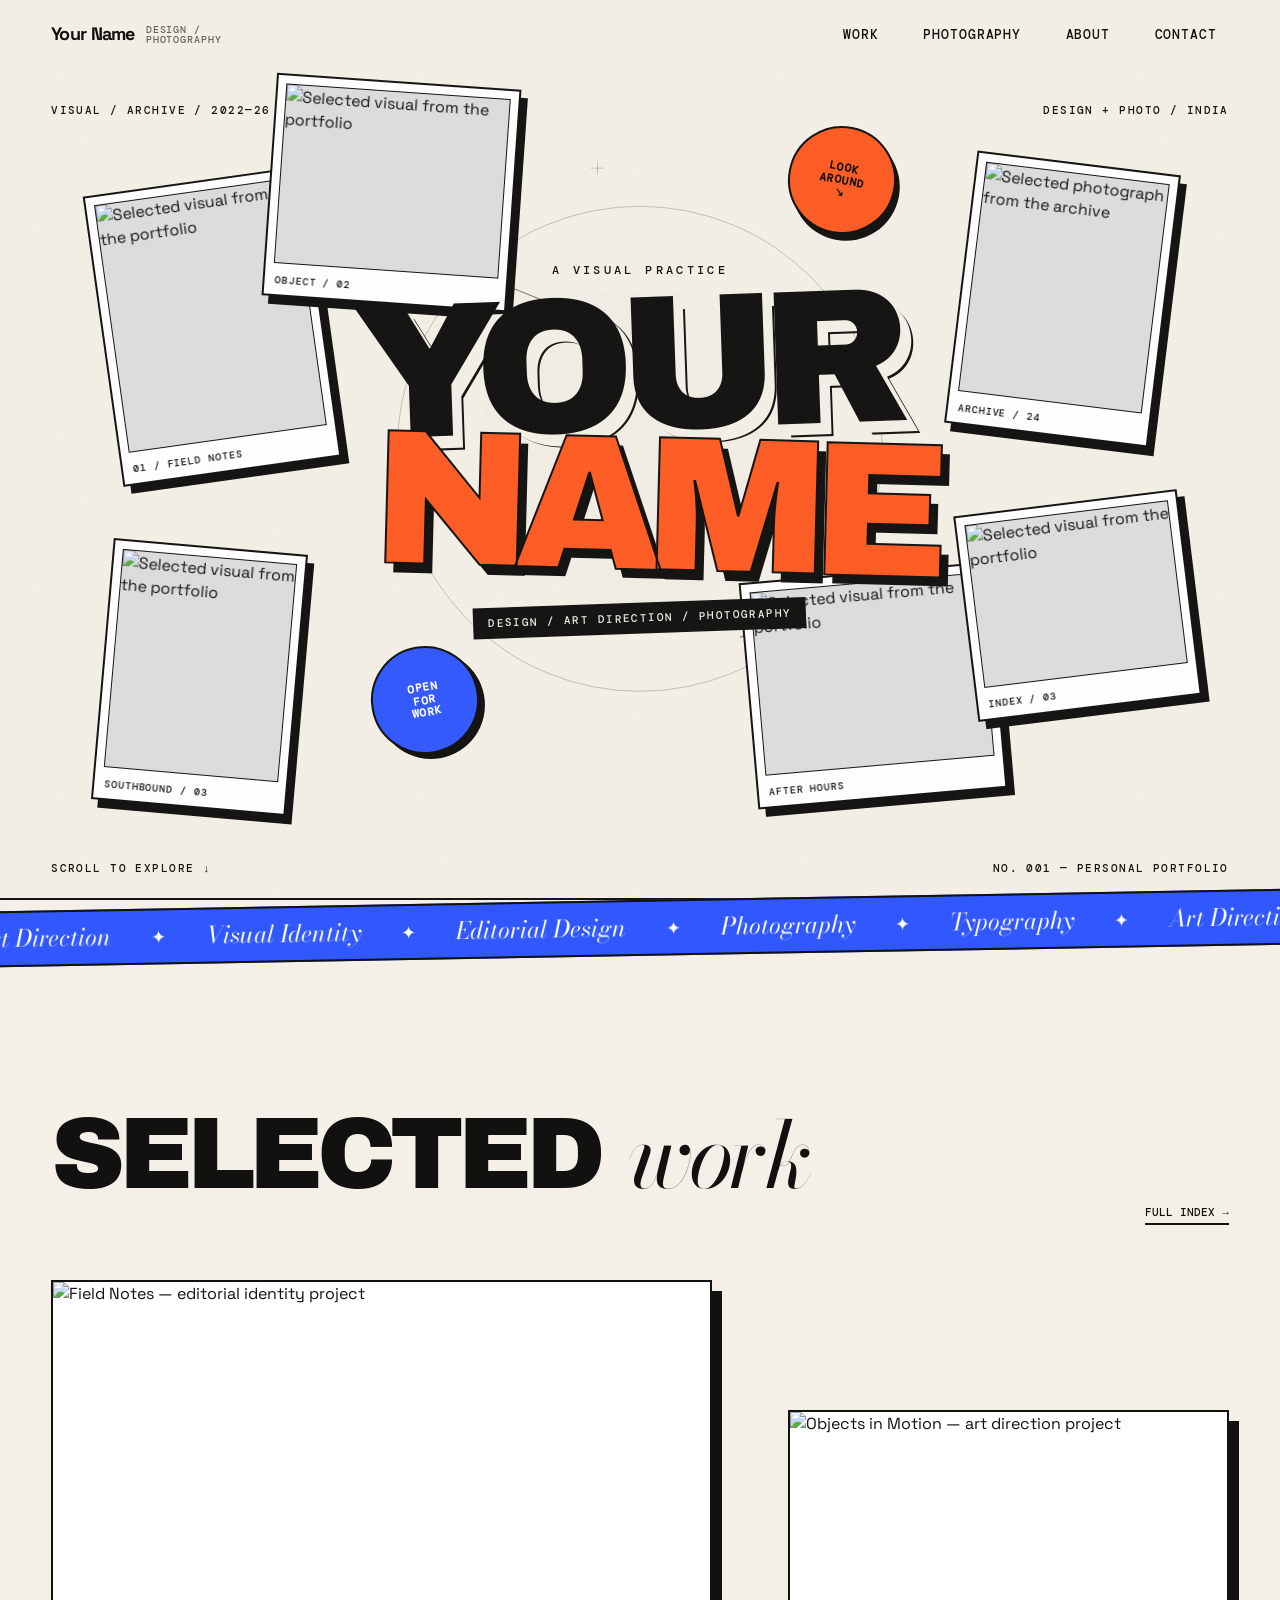
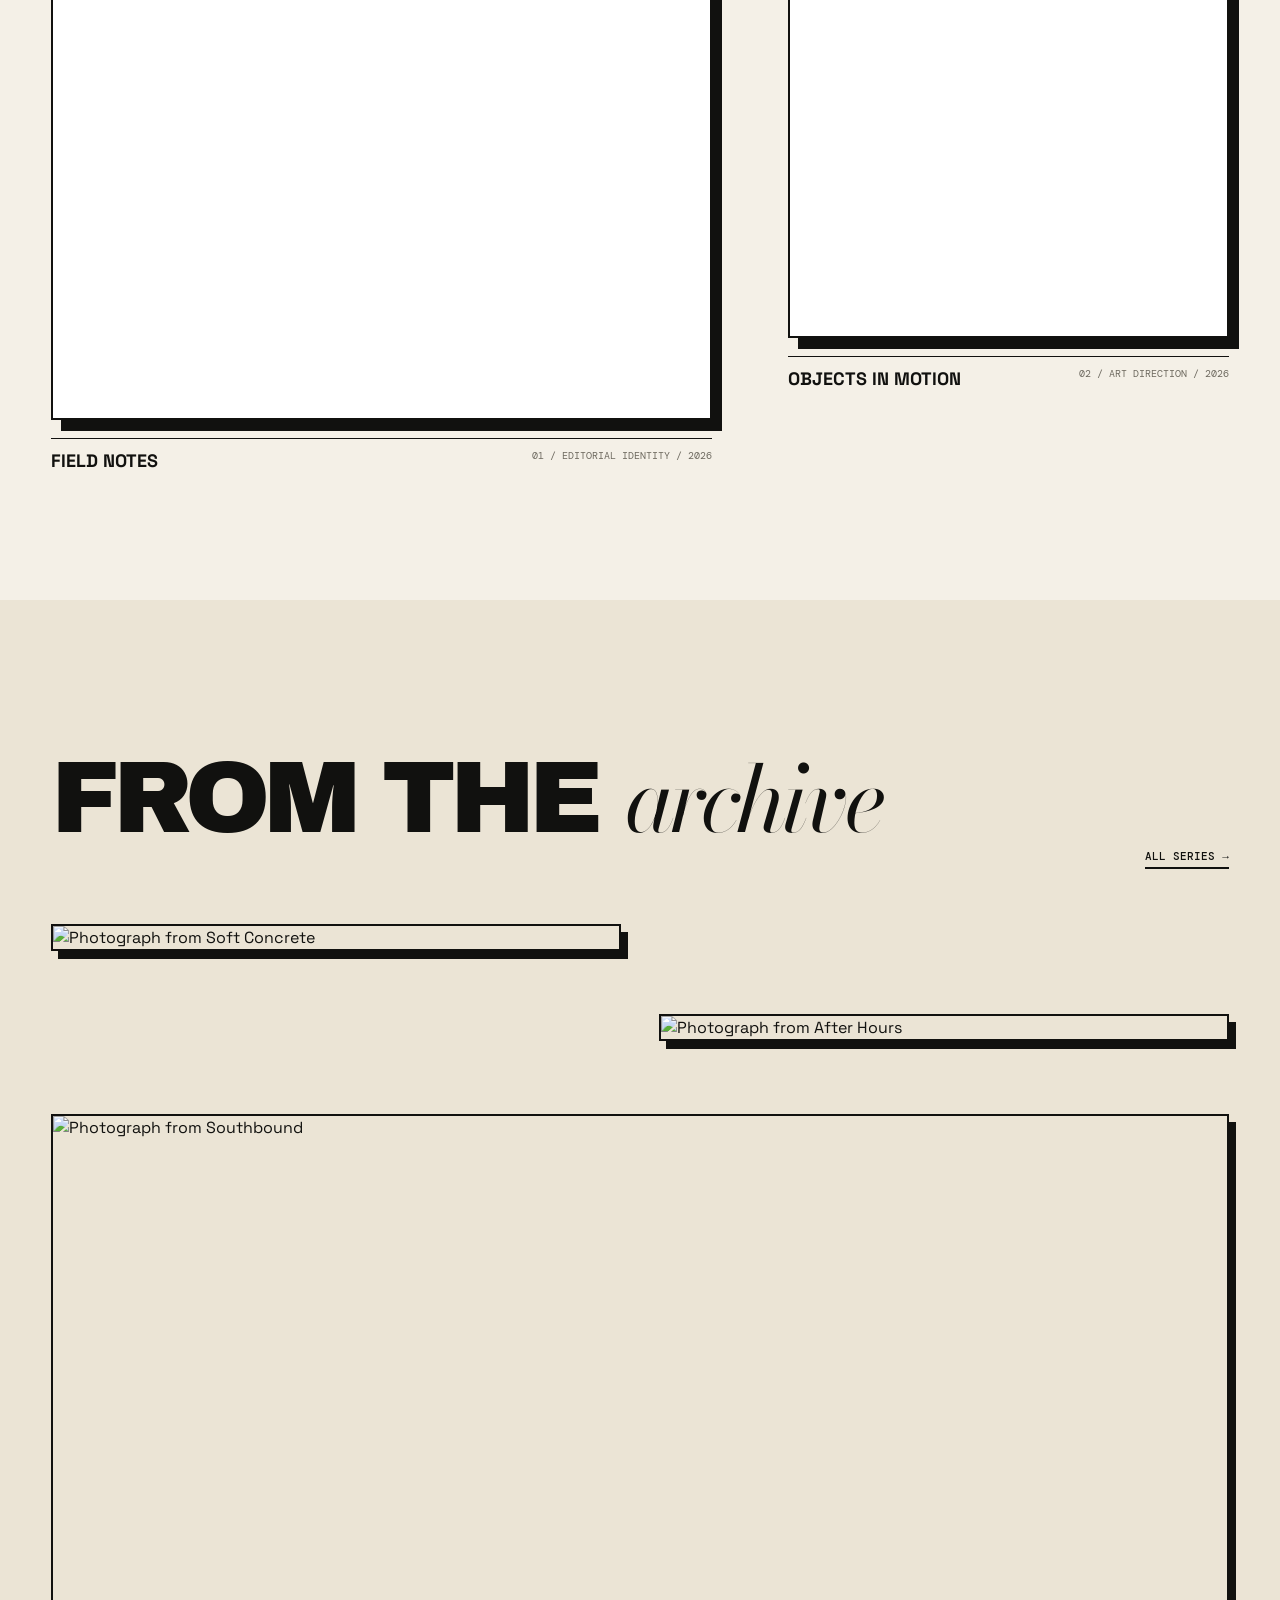
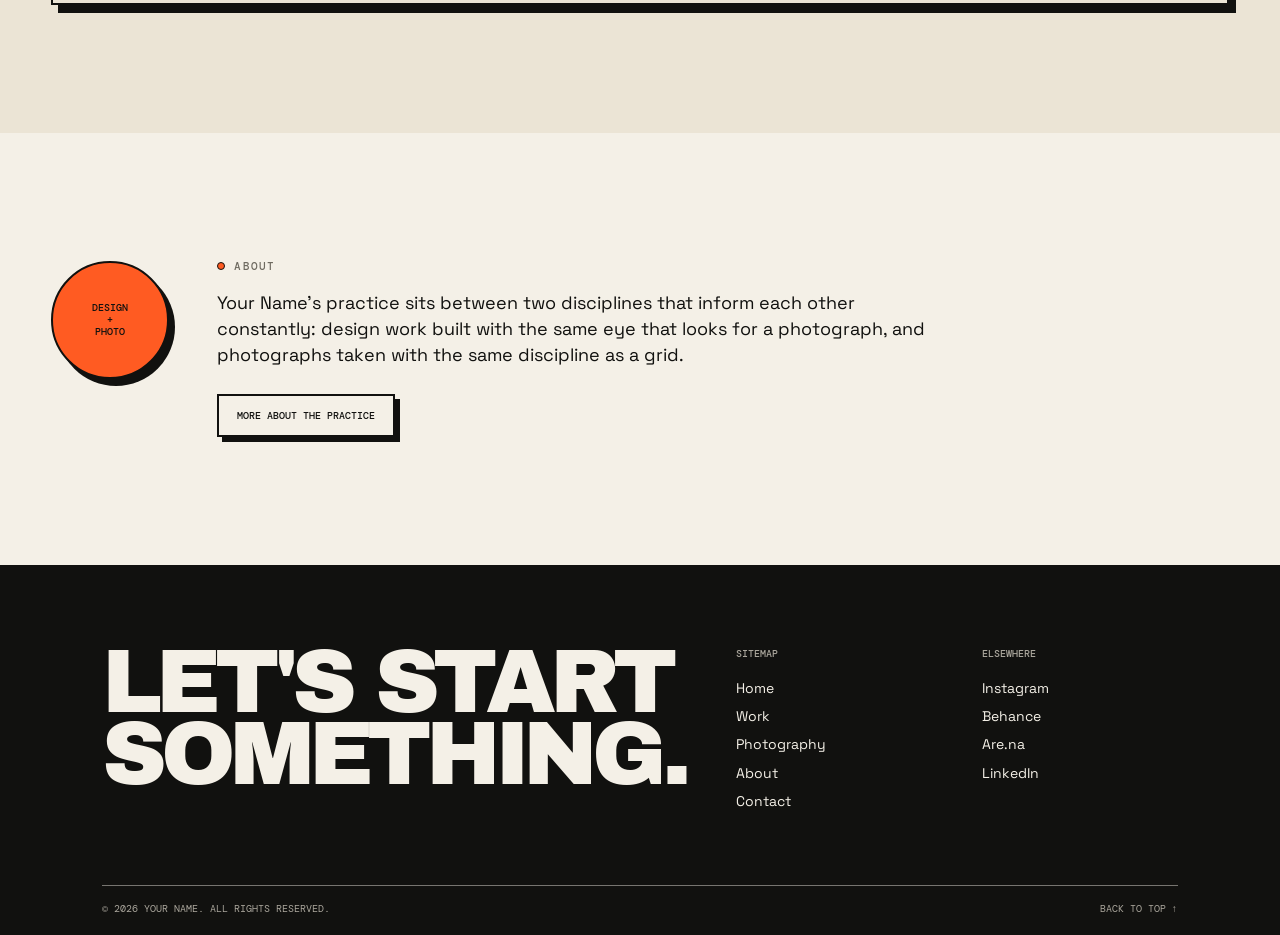
==== commit a000c64a: "Update index.html" ====
--- a/index.html
+++ b/index.html
@@ -1,13 +1,3 @@
-<!DOCTYPE html>
-<html lang="en">
-<head>
-<meta charset="UTF-8">
-<meta name="viewport" content="width=device-width, initial-scale=1.0">
-<title>Your Name — Design &amp; Photography</title>
-<meta name="description" content="Selected design and photography by Your Name — a visual practice moving between art direction, editorial design and image-making.">
-<link rel="stylesheet" href="assets/css/style.css">
-</head>
-<body>
 <!DOCTYPE html>
 <html lang="en">
 <head>
@@ -19,7 +9,6 @@
 </head>
 <body>
 
-<!-- ================= HEADER / NAV ================= -->
 <header class="site-header">
   <a href="index.html" class="brand">Your Name<small>Design / Photography</small></a>
   <nav class="nav-desktop" aria-label="Primary">
@@ -48,138 +37,115 @@
 </nav>
 
 <main>
+<section class="moodboard-hero grain" id="top">
+  <div class="moodboard-meta mb-meta-left">VISUAL / ARCHIVE / 2022—26</div>
+  <div class="moodboard-meta mb-meta-right">DESIGN + PHOTO / INDIA</div>
 
-  <!-- ================= MOODBOARD HERO ================= -->
-  <section class="moodboard-hero grain" id="top">
-    <div class="moodboard-meta mb-meta-left">VISUAL / ARCHIVE / 2022—26</div>
-    <div class="moodboard-meta mb-meta-right">DESIGN + PHOTO / INDIA</div>
+  <div class="mb-card mb-card-a" data-parallax="0.12">
+    <div class="mb-card-image"><img src="https://picsum.photos/seed/yn-mood-a/700/900" alt="Selected visual from the portfolio"></div>
+    <span class="mb-card-note">01 / FIELD NOTES</span>
+  </div>
+  <div class="mb-card mb-card-b" data-parallax="-0.08">
+    <div class="mb-card-image"><img src="https://picsum.photos/seed/yn-mood-b/900/700" alt="Selected visual from the portfolio"></div>
+    <span class="mb-card-note">OBJECT / 02</span>
+  </div>
+  <div class="mb-card mb-card-c" data-parallax="0.18">
+    <div class="mb-card-image"><img src="https://picsum.photos/seed/yn-mood-c/700/900" alt="Selected photograph from the archive"></div>
+    <span class="mb-card-note">ARCHIVE / 24</span>
+  </div>
+  <div class="mb-card mb-card-d" data-parallax="-0.14">
+    <div class="mb-card-image"><img src="https://picsum.photos/seed/yn-mood-d/900/700" alt="Selected visual from the portfolio"></div>
+    <span class="mb-card-note">AFTER HOURS</span>
+  </div>
+  <div class="mb-card mb-card-e" data-parallax="0.10">
+    <div class="mb-card-image"><img src="https://picsum.photos/seed/yn-mood-e/700/900" alt="Selected visual from the portfolio"></div>
+    <span class="mb-card-note">SOUTHBOUND / 03</span>
+  </div>
+  <div class="mb-card mb-card-f" data-parallax="-0.10">
+    <div class="mb-card-image"><img src="https://picsum.photos/seed/yn-mood-f/900/700" alt="Selected visual from the portfolio"></div>
+    <span class="mb-card-note">INDEX / 03</span>
+  </div>
 
-    <div class="mb-card mb-card-a" data-parallax="0.12" data-hero-in>
-      <div class="mb-card-image"><img src="https://picsum.photos/seed/yn-mood-a/700/900" alt="Selected visual from the portfolio"></div>
-      <span class="mb-card-note">01 / FIELD NOTES</span>
+  <div class="mb-sticker mb-sticker-orange" data-hero-in>LOOK<br>AROUND<br>↘</div>
+  <div class="mb-sticker mb-sticker-blue" data-hero-in>OPEN<br>FOR<br>WORK</div>
+
+  <div class="mb-title-wrap" data-hero-in>
+    <div class="mb-kicker">A VISUAL PRACTICE</div>
+    <h1 class="mb-title"><span>YOUR</span><span>NAME</span></h1>
+    <div class="mb-subtitle">design / art direction / photography</div>
+  </div>
+
+  <div class="mb-cross mb-cross-1">+</div>
+  <div class="mb-cross mb-cross-2">+</div>
+  <div class="mb-line mb-line-1"></div>
+  <div class="mb-line mb-line-2"></div>
+  <div class="mb-bottom-left">SCROLL TO EXPLORE ↓</div>
+  <div class="mb-bottom-right">NO. 001 — PERSONAL PORTFOLIO</div>
+</section>
+
+<div class="marquee" aria-hidden="true">
+  <div class="marquee-track">
+    <span>Art Direction</span><span>Visual Identity</span><span>Editorial Design</span><span>Photography</span><span>Typography</span>
+    <span>Art Direction</span><span>Visual Identity</span><span>Editorial Design</span><span>Photography</span><span>Typography</span>
+  </div>
+</div>
+
+<section class="section wrap">
+  <div class="section-head" data-reveal>
+    <h2>Selected <em>work</em></h2>
+    <a href="work.html" class="link-more">Full index →</a>
+  </div>
+  <div class="feature-grid">
+    <article class="feature-card c-large" data-reveal>
+      <a href="work.html">
+        <div class="fig"><img src="https://picsum.photos/seed/yn-proj1/1000/1250" alt="Field Notes — editorial identity project" loading="lazy"></div>
+        <div class="cap"><h3>Field Notes</h3><span>01 / Editorial Identity / 2026</span></div>
+      </a>
+    </article>
+    <article class="feature-card c-small" data-reveal>
+      <a href="work.html">
+        <div class="fig"><img src="https://picsum.photos/seed/yn-proj2/800/1000" alt="Objects in Motion — art direction project" loading="lazy"></div>
+        <div class="cap"><h3>Objects in Motion</h3><span>02 / Art Direction / 2026</span></div>
+      </a>
+    </article>
+  </div>
+</section>
+
+<section class="section grain" style="background:var(--paper-2);">
+  <div class="wrap">
+    <div class="section-head" data-reveal>
+      <h2>From the <em>archive</em></h2>
+      <a href="photography.html" class="link-more">All series →</a>
     </div>
-
-    <div class="mb-card mb-card-b" data-parallax="-0.08" data-hero-in>
-      <div class="mb-card-image"><img src="https://picsum.photos/seed/yn-mood-b/900/700" alt="Selected visual from the portfolio"></div>
-      <span class="mb-card-note">OBJECT / 02</span>
-    </div>
-
-    <div class="mb-card mb-card-c" data-parallax="0.18" data-hero-in>
-      <div class="mb-card-image"><img src="https://picsum.photos/seed/yn-mood-c/700/900" alt="Selected photograph from the archive"></div>
-      <span class="mb-card-note">ARCHIVE / 24</span>
-    </div>
-
-    <div class="mb-card mb-card-d" data-parallax="-0.14" data-hero-in>
-      <div class="mb-card-image"><img src="https://picsum.photos/seed/yn-mood-d/900/700" alt="Selected visual from the portfolio"></div>
-      <span class="mb-card-note">AFTER HOURS</span>
-    </div>
-
-    <div class="mb-card mb-card-e" data-parallax="0.10" data-hero-in>
-      <div class="mb-card-image"><img src="https://picsum.photos/seed/yn-mood-e/700/900" alt="Selected visual from the portfolio"></div>
-      <span class="mb-card-note">SOUTHBOUND / 03</span>
-    </div>
-
-    <div class="mb-card mb-card-f" data-parallax="-0.10" data-hero-in>
-      <div class="mb-card-image"><img src="https://picsum.photos/seed/yn-mood-f/900/700" alt="Selected visual from the portfolio"></div>
-      <span class="mb-card-note">INDEX / 03</span>
-    </div>
-
-    <div class="mb-sticker mb-sticker-orange" data-hero-in>LOOK<br>AROUND<br>↘</div>
-    <div class="mb-sticker mb-sticker-blue" data-hero-in>OPEN<br>FOR<br>WORK</div>
-
-    <div class="mb-title-wrap" data-hero-in>
-      <div class="mb-kicker">A VISUAL PRACTICE</div>
-      <h1 class="mb-title"><span>YOUR</span><span>NAME</span></h1>
-      <div class="mb-subtitle">design / art direction / photography</div>
-    </div>
-
-    <div class="mb-cross mb-cross-1">+</div>
-    <div class="mb-cross mb-cross-2">+</div>
-    <div class="mb-line mb-line-1"></div>
-    <div class="mb-line mb-line-2"></div>
-
-    <div class="mb-bottom-left">SCROLL TO EXPLORE ↓</div>
-    <div class="mb-bottom-right">NO. 001 — PERSONAL PORTFOLIO</div>
-  </section>
-
-  <!-- ================= MARQUEE ================= -->
-  <div class="marquee" aria-hidden="true">
-    <div class="marquee-track">
-      <span>Art Direction</span><span>Visual Identity</span><span>Editorial Design</span><span>Photography</span><span>Typography</span>
-      <span>Art Direction</span><span>Visual Identity</span><span>Editorial Design</span><span>Photography</span><span>Typography</span>
+    <div class="photo-grid">
+      <figure class="ph ph-a" data-reveal><img src="https://picsum.photos/seed/yn-ph1/1000/1300" alt="Photograph from Soft Concrete" loading="lazy"></figure>
+      <figure class="ph ph-b" data-reveal><img src="https://picsum.photos/seed/yn-ph2/900/1150" alt="Photograph from After Hours" loading="lazy"></figure>
+      <figure class="ph ph-full" data-reveal><img src="https://picsum.photos/seed/yn-ph3/1800/760" alt="Photograph from Southbound" loading="lazy"></figure>
     </div>
   </div>
+</section>
 
-  <!-- ================= SELECTED WORK ================= -->
-  <section class="section wrap">
-    <div class="section-head" data-reveal>
-      <h2>Selected <em>work</em></h2>
-      <a href="work.html" class="link-more">Full index →</a>
-    </div>
-    <div class="feature-grid">
-      <article class="feature-card c-large" data-reveal>
-        <a href="work.html">
-          <div class="fig"><img src="https://picsum.photos/seed/yn-proj1/1000/1250" alt="Field Notes — editorial identity project" loading="lazy"></div>
-          <div class="cap"><h3>Field Notes</h3><span>01 / Editorial Identity / 2026</span></div>
-        </a>
-      </article>
-      <article class="feature-card c-small" data-reveal>
-        <a href="work.html">
-          <div class="fig"><img src="https://picsum.photos/seed/yn-proj2/800/1000" alt="Objects in Motion — art direction project" loading="lazy"></div>
-          <div class="cap"><h3>Objects in Motion</h3><span>02 / Art Direction / 2026</span></div>
-        </a>
-      </article>
-    </div>
-  </section>
-
-  <!-- ================= SELECTED PHOTOGRAPHY ================= -->
-  <section class="section grain" style="background:var(--color-bg-soft);">
-    <div class="wrap">
-      <div class="section-head" data-reveal>
-        <h2>From the <em>archive</em></h2>
-        <a href="photography.html" class="link-more">All series →</a>
-      </div>
-      <div class="photo-grid">
-        <figure class="ph ph-a" data-reveal><img src="https://picsum.photos/seed/yn-ph1/1000/1300" alt="Photograph from Soft Concrete" loading="lazy"></figure>
-        <figure class="ph ph-b" data-reveal><img src="https://picsum.photos/seed/yn-ph2/900/1150" alt="Photograph from After Hours" loading="lazy"></figure>
-        <figure class="ph ph-full" data-reveal><img src="https://picsum.photos/seed/yn-ph3/1800/760" alt="Photograph from Southbound" loading="lazy"></figure>
-      </div>
-    </div>
-  </section>
-
-  <!-- ================= ABOUT TEASER ================= -->
-  <section class="section wrap" style="display:flex; gap:3em; align-items:flex-start; flex-wrap:wrap;">
-    <div class="sticker is-orange" data-reveal style="flex:none;">Design<br>+<br>Photo</div>
-    <div data-reveal style="flex:1; min-width:260px;">
-      <span class="eyebrow">About</span>
-      <p style="margin-top:1em; font-size:18px; max-width:60ch;">Your Name's practice sits between two disciplines that inform each other constantly: design work built with the same eye that looks for a photograph, and photographs taken with the same discipline as a grid.</p>
-      <p style="margin-top:1.6em;"><a href="about.html" class="btn">More about the practice</a></p>
-    </div>
-  </section>
-
+<section class="section wrap" style="display:flex; gap:3em; align-items:flex-start; flex-wrap:wrap;">
+  <div class="sticker is-orange" data-reveal style="flex:none;">Design<br>+<br>Photo</div>
+  <div data-reveal style="flex:1; min-width:260px;">
+    <span class="eyebrow">About</span>
+    <p style="margin-top:1em; font-size:18px; max-width:60ch;">Your Name's practice sits between two disciplines that inform each other constantly: design work built with the same eye that looks for a photograph, and photographs taken with the same discipline as a grid.</p>
+    <p style="margin-top:1.6em;"><a href="about.html" class="btn">More about the practice</a></p>
+  </div>
+</section>
 </main>
 
-<!-- ================= FOOTER ================= -->
 <footer class="site-footer">
   <div class="wrap">
     <div class="footer-top">
-      <div>
-        <h3>Let's start<br>something.</h3>
-      </div>
+      <div><h3>Let's start<br>something.</h3></div>
       <div class="footer-col">
         <h4>Sitemap</h4>
-        <a href="index.html">Home</a>
-        <a href="work.html">Work</a>
-        <a href="photography.html">Photography</a>
-        <a href="about.html">About</a>
-        <a href="contact.html">Contact</a>
+        <a href="index.html">Home</a><a href="work.html">Work</a><a href="photography.html">Photography</a><a href="about.html">About</a><a href="contact.html">Contact</a>
       </div>
       <div class="footer-col">
         <h4>Elsewhere</h4>
-        <a href="#">Instagram</a>
-        <a href="#">Behance</a>
-        <a href="#">Are.na</a>
-        <a href="#">LinkedIn</a>
+        <a href="#">Instagram</a><a href="#">Behance</a><a href="#">Are.na</a><a href="#">LinkedIn</a>
       </div>
     </div>
     <div class="footer-bottom">
@@ -193,178 +159,3 @@
 <script src="assets/js/main.js"></script>
 </body>
 </html>
-
-<!-- ================= HEADER / NAV ================= -->
-<header class="site-header">
-  <a href="index.html" class="brand">Your Name<small>Design / Photography</small></a>
-  <nav class="nav-desktop" aria-label="Primary">
-    <a href="work.html">Work</a>
-    <a href="photography.html">Photography</a>
-    <a href="about.html">About</a>
-    <a href="contact.html">Contact</a>
-  </nav>
-  <button class="nav-toggle" aria-label="Open menu" aria-expanded="false">
-    <span></span><span></span><span></span>
-  </button>
-</header>
-
-<nav class="nav-mobile" aria-label="Mobile">
-  <ul>
-    <li><a href="index.html">Home</a></li>
-    <li><a href="work.html">Work</a></li>
-    <li><a href="photography.html">Photography</a></li>
-    <li><a href="about.html">About</a></li>
-    <li><a href="contact.html">Contact</a></li>
-  </ul>
-  <div class="nav-mobile-foot">
-    <span>hello@example.com</span>
-    <span>Based in [Location]</span>
-  </div>
-</nav>
-
-<main>
-
-  <!-- ================= MOODBOARD HERO ================= -->
-  <section class="moodboard-hero grain" id="top">
-    <div class="moodboard-meta mb-meta-left">VISUAL / ARCHIVE / 2022—26</div>
-    <div class="moodboard-meta mb-meta-right">DESIGN + PHOTO / INDIA</div>
-
-    <div class="mb-card mb-card-a" data-parallax="0.12" data-hero-in>
-      <div class="mb-card-image"><img src="https://picsum.photos/seed/yn-mood-a/700/900" alt="Selected visual from the portfolio"></div>
-      <span class="mb-card-note">01 / FIELD NOTES</span>
-    </div>
-
-    <div class="mb-card mb-card-b" data-parallax="-0.08" data-hero-in>
-      <div class="mb-card-image"><img src="https://picsum.photos/seed/yn-mood-b/900/700" alt="Selected visual from the portfolio"></div>
-      <span class="mb-card-note">OBJECT / 02</span>
-    </div>
-
-    <div class="mb-card mb-card-c" data-parallax="0.18" data-hero-in>
-      <div class="mb-card-image"><img src="https://picsum.photos/seed/yn-mood-c/700/900" alt="Selected photograph from the archive"></div>
-      <span class="mb-card-note">ARCHIVE / 24</span>
-    </div>
-
-    <div class="mb-card mb-card-d" data-parallax="-0.14" data-hero-in>
-      <div class="mb-card-image"><img src="https://picsum.photos/seed/yn-mood-d/900/700" alt="Selected visual from the portfolio"></div>
-      <span class="mb-card-note">AFTER HOURS</span>
-    </div>
-
-    <div class="mb-card mb-card-e" data-parallax="0.10" data-hero-in>
-      <div class="mb-card-image"><img src="https://picsum.photos/seed/yn-mood-e/700/900" alt="Selected visual from the portfolio"></div>
-      <span class="mb-card-note">SOUTHBOUND / 03</span>
-    </div>
-
-    <div class="mb-card mb-card-f" data-parallax="-0.10" data-hero-in>
-      <div class="mb-card-image"><img src="https://picsum.photos/seed/yn-mood-f/900/700" alt="Selected visual from the portfolio"></div>
-      <span class="mb-card-note">INDEX / 03</span>
-    </div>
-
-    <div class="mb-sticker mb-sticker-orange" data-hero-in>LOOK<br>AROUND<br>↘</div>
-    <div class="mb-sticker mb-sticker-blue" data-hero-in>OPEN<br>FOR<br>WORK</div>
-
-    <div class="mb-title-wrap" data-hero-in>
-      <div class="mb-kicker">A VISUAL PRACTICE</div>
-      <h1 class="mb-title"><span>YOUR</span><span>NAME</span></h1>
-      <div class="mb-subtitle">design / art direction / photography</div>
-    </div>
-
-    <div class="mb-cross mb-cross-1">+</div>
-    <div class="mb-cross mb-cross-2">+</div>
-    <div class="mb-line mb-line-1"></div>
-    <div class="mb-line mb-line-2"></div>
-
-    <div class="mb-bottom-left">SCROLL TO EXPLORE ↓</div>
-    <div class="mb-bottom-right">NO. 001 — PERSONAL PORTFOLIO</div>
-  </section>
-
-  <!-- ================= MARQUEE ================= -->
-  <div class="marquee" aria-hidden="true">
-    <div class="marquee-track">
-      <span>Art Direction</span><span>Visual Identity</span><span>Editorial Design</span><span>Photography</span><span>Typography</span>
-      <span>Art Direction</span><span>Visual Identity</span><span>Editorial Design</span><span>Photography</span><span>Typography</span>
-    </div>
-  </div>
-
-  <!-- ================= SELECTED WORK ================= -->
-  <section class="section wrap">
-    <div class="section-head" data-reveal>
-      <h2>Selected <em>work</em></h2>
-      <a href="work.html" class="link-more">Full index →</a>
-    </div>
-    <div class="feature-grid">
-      <article class="feature-card c-large" data-reveal>
-        <a href="work.html">
-          <div class="fig"><img src="https://picsum.photos/seed/yn-proj1/1000/1250" alt="Field Notes — editorial identity project" loading="lazy"></div>
-          <div class="cap"><h3>Field Notes</h3><span>01 / Editorial Identity / 2026</span></div>
-        </a>
-      </article>
-      <article class="feature-card c-small" data-reveal>
-        <a href="work.html">
-          <div class="fig"><img src="https://picsum.photos/seed/yn-proj2/800/1000" alt="Objects in Motion — art direction project" loading="lazy"></div>
-          <div class="cap"><h3>Objects in Motion</h3><span>02 / Art Direction / 2026</span></div>
-        </a>
-      </article>
-    </div>
-  </section>
-
-  <!-- ================= SELECTED PHOTOGRAPHY ================= -->
-  <section class="section grain" style="background:var(--color-bg-soft);">
-    <div class="wrap">
-      <div class="section-head" data-reveal>
-        <h2>From the <em>archive</em></h2>
-        <a href="photography.html" class="link-more">All series →</a>
-      </div>
-      <div class="photo-grid">
-        <figure class="ph ph-a" data-reveal><img src="https://picsum.photos/seed/yn-ph1/1000/1300" alt="Photograph from Soft Concrete" loading="lazy"></figure>
-        <figure class="ph ph-b" data-reveal><img src="https://picsum.photos/seed/yn-ph2/900/1150" alt="Photograph from After Hours" loading="lazy"></figure>
-        <figure class="ph ph-full" data-reveal><img src="https://picsum.photos/seed/yn-ph3/1800/760" alt="Photograph from Southbound" loading="lazy"></figure>
-      </div>
-    </div>
-  </section>
-
-  <!-- ================= ABOUT TEASER ================= -->
-  <section class="section wrap" style="display:flex; gap:3em; align-items:flex-start; flex-wrap:wrap;">
-    <div class="sticker is-orange" data-reveal style="flex:none;">Design<br>+<br>Photo</div>
-    <div data-reveal style="flex:1; min-width:260px;">
-      <span class="eyebrow">About</span>
-      <p style="margin-top:1em; font-size:18px; max-width:60ch;">Your Name's practice sits between two disciplines that inform each other constantly: design work built with the same eye that looks for a photograph, and photographs taken with the same discipline as a grid.</p>
-      <p style="margin-top:1.6em;"><a href="about.html" class="btn">More about the practice</a></p>
-    </div>
-  </section>
-
-</main>
-
-<!-- ================= FOOTER ================= -->
-<footer class="site-footer">
-  <div class="wrap">
-    <div class="footer-top">
-      <div>
-        <h3>Let's start<br>something.</h3>
-      </div>
-      <div class="footer-col">
-        <h4>Sitemap</h4>
-        <a href="index.html">Home</a>
-        <a href="work.html">Work</a>
-        <a href="photography.html">Photography</a>
-        <a href="about.html">About</a>
-        <a href="contact.html">Contact</a>
-      </div>
-      <div class="footer-col">
-        <h4>Elsewhere</h4>
-        <a href="#">Instagram</a>
-        <a href="#">Behance</a>
-        <a href="#">Are.na</a>
-        <a href="#">LinkedIn</a>
-      </div>
-    </div>
-    <div class="footer-bottom">
-      <span>&copy; <span data-year></span> Your Name. All rights reserved.</span>
-      <a href="#top" class="back-top">Back to top ↑</a>
-    </div>
-  </div>
-</footer>
-
-<script src="https://cdnjs.cloudflare.com/ajax/libs/gsap/3.12.5/gsap.min.js"></script>
-<script src="assets/js/main.js"></script>
-</body>
-</html>
--- a/assets/css/style.css
+++ b/assets/css/style.css
@@ -42,10 +42,10 @@
 
 /* -------------------- header -------------------- */
 .site-header{position:fixed;z-index:200;top:0;left:0;right:0;padding:18px var(--gutter);display:flex;align-items:center;justify-content:space-between;mix-blend-mode:multiply}
-.site-header .brand{font:700 17px/1 var(--body);letter-spacing:-.03em;display:flex;align-items:flex-start;gap:9px}
-.site-header .brand small{font:500 9px/1.15 var(--mono);letter-spacing:.08em;text-transform:uppercase;color:var(--muted);max-width:110px}
-.nav-desktop{display:flex;gap:1.7em;align-items:center;font:500 11px/1 var(--mono);letter-spacing:.08em;text-transform:uppercase}
-.nav-desktop a{padding:7px 9px;border:1px solid transparent;transition:.25s var(--ease)}
+.site-header .brand{font:700 clamp(18px,1.35vw,22px)/1 var(--body);letter-spacing:-.04em;display:flex;align-items:flex-start;gap:11px}
+.site-header .brand small{font:500 10px/1.08 var(--mono);letter-spacing:.09em;text-transform:uppercase;color:var(--muted);max-width:125px}
+.nav-desktop{display:flex;gap:clamp(12px,1.6vw,28px);align-items:center;font:500 clamp(12px,1vw,14px)/1 var(--mono);letter-spacing:.07em;text-transform:uppercase}
+.nav-desktop a{padding:10px 11px;border:1px solid transparent;border-radius:999px;transition:.25s var(--ease)}
 .nav-desktop a:hover,.nav-desktop a[aria-current="page"]{background:var(--ink);color:var(--paper);border-color:var(--ink);transform:rotate(-2deg)}
 .nav-toggle{display:none;width:32px;gap:5px;flex-direction:column}
 .nav-toggle span{height:2px;background:var(--ink);width:100%}
@@ -225,6 +225,9 @@
 /* ========================================================================
    MOODBOARD HOMEPAGE — collage / editorial / art-school energy
    ======================================================================== */
+@property --mb-float-x { syntax: '<length>'; inherits: false; initial-value: 0px; }
+@property --mb-float-y { syntax: '<length>'; inherits: false; initial-value: 0px; }
+
 .moodboard-hero{
   min-height:100svh;
   height:clamp(760px,100svh,1050px);
@@ -235,16 +238,20 @@
   border-bottom:2px solid var(--ink);
 }
 .moodboard-meta,.mb-bottom-left,.mb-bottom-right{
-  position:absolute;z-index:30;font:500 9px/1 var(--mono);letter-spacing:.13em;text-transform:uppercase;
+  position:absolute;z-index:30;font:500 11px/1.15 var(--mono);letter-spacing:.13em;text-transform:uppercase;
 }
 .mb-meta-left{top:104px;left:var(--gutter)}
 .mb-meta-right{top:104px;right:var(--gutter)}
 .mb-bottom-left{left:var(--gutter);bottom:23px}
 .mb-bottom-right{right:var(--gutter);bottom:23px}
+
+/* The title is deliberately the top visual layer. Cards can move underneath it,
+   but never over it. */
 .mb-title-wrap{
-  position:absolute;z-index:15;left:50%;top:50%;transform:translate(-50%,-50%);width:min(760px,70vw);text-align:center;pointer-events:none;
-}
-.mb-kicker{font:500 10px/1 var(--mono);letter-spacing:.28em;margin-bottom:18px}
+  position:absolute;z-index:60;left:50%;top:50%;transform:translate(-50%,-50%);
+  width:min(780px,72vw);text-align:center;pointer-events:none;
+}
+.mb-kicker{font:500 12px/1 var(--mono);letter-spacing:.28em;margin-bottom:20px}
 .mb-title{
   font:400 clamp(92px,15vw,220px)/.73 var(--display);letter-spacing:-.085em;text-transform:uppercase;
   color:var(--ink);margin:0;position:relative;text-shadow:10px 12px 0 var(--paper),12px 14px 0 var(--ink);
@@ -252,38 +259,48 @@
 .mb-title span{display:block}
 .mb-title span:first-child{transform:translateX(-.08em) rotate(-2deg)}
 .mb-title span:last-child{color:var(--orange);-webkit-text-stroke:2px var(--ink);transform:translateX(.07em) rotate(1.5deg);text-shadow:8px 9px 0 var(--ink)}
-.mb-subtitle{display:inline-block;margin-top:25px;background:var(--ink);color:var(--paper);padding:8px 12px;font:500 10px/1 var(--mono);letter-spacing:.12em;text-transform:uppercase;transform:rotate(-2deg)}
+.mb-subtitle{display:inline-block;margin-top:27px;background:var(--ink);color:var(--paper);padding:10px 15px;font:500 11px/1 var(--mono);letter-spacing:.13em;text-transform:uppercase;transform:rotate(-2deg)}
+
 .mb-card{
-  position:absolute;z-index:8;background:#fff;padding:8px 8px 29px;border:2px solid var(--ink);box-shadow:7px 8px 0 var(--ink);will-change:transform;transition:box-shadow .35s var(--ease),filter .35s var(--ease);transform-origin:center;
-}
-.mb-card:hover{z-index:25;box-shadow:13px 14px 0 var(--ink);filter:saturate(1.15)}
+  position:absolute;z-index:8;background:#fff;padding:8px 8px 31px;border:2px solid var(--ink);
+  box-shadow:7px 8px 0 var(--ink);will-change:transform;transform-origin:center;
+  --mx:0px;--my:0px;--rot:0deg;
+  transform:translate3d(calc(var(--mx) + var(--mb-float-x)),calc(var(--my) + var(--mb-float-y)),0) rotate(var(--rot));
+  transition:box-shadow .35s var(--ease),filter .35s var(--ease);
+}
+.mb-card:hover{z-index:12;box-shadow:11px 12px 0 var(--ink);filter:saturate(1.15)}
 .mb-card-image{overflow:hidden;background:#ddd;border:1px solid var(--ink)}
 .mb-card img{width:100%;height:100%;object-fit:cover;transition:transform .6s var(--ease)}
 .mb-card:hover img{transform:scale(1.06)}
-.mb-card-note{position:absolute;left:10px;bottom:8px;font:500 8px/1 var(--mono);letter-spacing:.09em;text-transform:uppercase}
-.mb-card-a{width:min(220px,18vw);left:8%;top:20%;transform:rotate(-8deg)}
-.mb-card-a .mb-card-image{aspect-ratio:4/5}
-.mb-card-b{width:min(245px,20vw);left:21%;top:9%;transform:rotate(4deg)}
-.mb-card-b .mb-card-image{aspect-ratio:1.25/1}
-.mb-card-c{width:min(205px,17vw);right:9%;top:18%;transform:rotate(7deg)}
-.mb-card-c .mb-card-image{aspect-ratio:4/5}
-.mb-card-d{width:min(250px,21vw);right:22%;bottom:11%;transform:rotate(-5deg)}
-.mb-card-d .mb-card-image{aspect-ratio:1.25/1}
-.mb-card-e{width:min(195px,16vw);left:8%;bottom:10%;transform:rotate(5deg)}
-.mb-card-e .mb-card-image{aspect-ratio:4/5}
-.mb-card-f{width:min(225px,19vw);right:7%;bottom:21%;transform:rotate(-7deg)}
-.mb-card-f .mb-card-image{aspect-ratio:1.25/1}
-.mb-sticker{position:absolute;z-index:22;width:100px;height:100px;border-radius:50%;display:grid;place-items:center;text-align:center;border:2px solid var(--ink);font:700 10px/1.15 var(--mono);letter-spacing:.06em;text-transform:uppercase;box-shadow:5px 6px 0 var(--ink)}
+.mb-card-note{position:absolute;left:10px;bottom:9px;font:500 10px/1 var(--mono);letter-spacing:.09em;text-transform:uppercase}
+
+/* Small, continuous breathing motion. It is intentionally subtle so the collage
+   feels alive even when the cursor is still. */
+.mb-card-a{width:min(220px,18vw);left:8%;top:20%;--rot:-8deg;animation:mbFloatA 6.8s ease-in-out infinite}
+.mb-card-b{width:min(245px,20vw);left:21%;top:9%;--rot:4deg;animation:mbFloatB 7.6s ease-in-out infinite}
+.mb-card-c{width:min(205px,17vw);right:9%;top:18%;--rot:7deg;animation:mbFloatC 7.1s ease-in-out infinite}
+.mb-card-d{width:min(250px,21vw);right:22%;bottom:11%;--rot:-5deg;animation:mbFloatD 8.1s ease-in-out infinite}
+.mb-card-e{width:min(195px,16vw);left:8%;bottom:10%;--rot:5deg;animation:mbFloatE 7.4s ease-in-out infinite}
+.mb-card-f{width:min(225px,19vw);right:7%;bottom:21%;--rot:-7deg;animation:mbFloatF 8.4s ease-in-out infinite}
+@keyframes mbFloatA{0%,100%{--mb-float-x:0px;--mb-float-y:0px}50%{--mb-float-x:-5px;--mb-float-y:7px}}
+@keyframes mbFloatB{0%,100%{--mb-float-x:0px;--mb-float-y:0px}50%{--mb-float-x:6px;--mb-float-y:-5px}}
+@keyframes mbFloatC{0%,100%{--mb-float-x:0px;--mb-float-y:0px}50%{--mb-float-x:-5px;--mb-float-y:-7px}}
+@keyframes mbFloatD{0%,100%{--mb-float-x:0px;--mb-float-y:0px}50%{--mb-float-x:6px;--mb-float-y:6px}}
+@keyframes mbFloatE{0%,100%{--mb-float-x:0px;--mb-float-y:0px}50%{--mb-float-x:-6px;--mb-float-y:-5px}}
+@keyframes mbFloatF{0%,100%{--mb-float-x:0px;--mb-float-y:0px}50%{--mb-float-x:5px;--mb-float-y:7px}}
+
+.mb-card-a .mb-card-image,.mb-card-c .mb-card-image,.mb-card-e .mb-card-image{aspect-ratio:4/5}
+.mb-card-b .mb-card-image,.mb-card-d .mb-card-image,.mb-card-f .mb-card-image{aspect-ratio:1.25/1}
+.mb-sticker{position:absolute;z-index:22;width:108px;height:108px;border-radius:50%;display:grid;place-items:center;text-align:center;border:2px solid var(--ink);font:700 11px/1.15 var(--mono);letter-spacing:.06em;text-transform:uppercase;box-shadow:5px 6px 0 var(--ink)}
 .mb-sticker-orange{right:30%;top:14%;background:var(--orange);transform:rotate(11deg)}
 .mb-sticker-blue{left:29%;bottom:16%;background:var(--blue);color:#fff;transform:rotate(-10deg)}
-.mb-cross{position:absolute;z-index:4;font:400 28px/1 var(--serif)}
+.mb-cross{position:absolute;z-index:4;font:400 31px/1 var(--serif)}
 .mb-cross-1{left:46%;top:17%}.mb-cross-2{right:39%;bottom:16%}
 .mb-line{position:absolute;z-index:3;height:1px;background:var(--ink);transform-origin:left center;opacity:.55}
 .mb-line-1{width:170px;left:33%;top:28%;transform:rotate(22deg)}
 .mb-line-2{width:130px;right:32%;bottom:29%;transform:rotate(-28deg)}
 .moodboard-hero::before{content:"";position:absolute;z-index:1;left:50%;top:50%;width:38vw;height:38vw;max-width:560px;max-height:560px;border:1px solid rgba(17,17,15,.22);border-radius:50%;transform:translate(-50%,-50%)}
 .moodboard-hero::after{content:"";position:absolute;z-index:1;left:50%;top:50%;width:25vw;height:25vw;max-width:360px;max-height:360px;border:1px dashed rgba(17,17,15,.25);border-radius:50%;transform:translate(-50%,-50%)}
-
 @media(max-width:900px){
   .moodboard-hero{height:900px;min-height:900px}
   .mb-meta-left,.mb-meta-right{top:82px}
@@ -291,7 +308,7 @@
   .mb-card-c{width:165px;right:4%;top:17%}.mb-card-d{width:190px;right:14%;bottom:12%}
   .mb-card-e{width:155px;left:4%;bottom:11%}.mb-card-f{width:170px;right:3%;bottom:23%}
   .mb-sticker-orange{right:27%;top:15%;width:82px;height:82px}.mb-sticker-blue{left:25%;bottom:18%;width:82px;height:82px}
-  .mb-title-wrap{width:75vw}.mb-title{font-size:clamp(80px,17vw,145px)}
+  .mb-title-wrap{width:75vw}.mb-title{font-size:clamp(80px,17vw,145px)}.mb-kicker{font-size:11px}.mb-subtitle{font-size:10px}
 }
 @media(max-width:700px){
   .moodboard-hero{height:800px;min-height:800px}
@@ -301,9 +318,9 @@
   .mb-card-e{width:118px;left:3%;bottom:13%}.mb-card-f{width:125px;right:2%;bottom:27%}
   .mb-sticker{width:68px;height:68px;font-size:7px;box-shadow:3px 4px 0 var(--ink)}
   .mb-sticker-orange{right:19%;top:18%}.mb-sticker-blue{left:20%;bottom:21%}
-  .mb-title-wrap{width:94vw}.mb-kicker{font-size:8px;margin-bottom:12px}.mb-title{font-size:clamp(67px,21vw,120px);text-shadow:5px 7px 0 var(--paper),7px 8px 0 var(--ink)}
-  .mb-title span:last-child{text-shadow:5px 6px 0 var(--ink)}.mb-subtitle{font-size:8px;margin-top:17px}
-  .mb-bottom-left,.mb-bottom-right{bottom:13px;font-size:7px}.mb-bottom-right{display:none}
+  .mb-title-wrap{width:94vw}.mb-kicker{font-size:9px;margin-bottom:12px}.mb-title{font-size:clamp(67px,21vw,120px);text-shadow:5px 7px 0 var(--paper),7px 8px 0 var(--ink)}
+  .mb-title span:last-child{text-shadow:5px 6px 0 var(--ink)}.mb-subtitle{font-size:9px;margin-top:17px;padding:9px 11px}
+  .mb-bottom-left,.mb-bottom-right{bottom:13px;font-size:8px}.mb-bottom-right{display:none}
   .mb-cross-1{left:48%;top:20%}.mb-cross-2{right:42%;bottom:19%}.mb-line-1{width:90px;left:28%;top:30%}.mb-line-2{width:75px;right:27%;bottom:31%}
   .moodboard-hero::before{width:72vw;height:72vw}.moodboard-hero::after{width:48vw;height:48vw}
 }
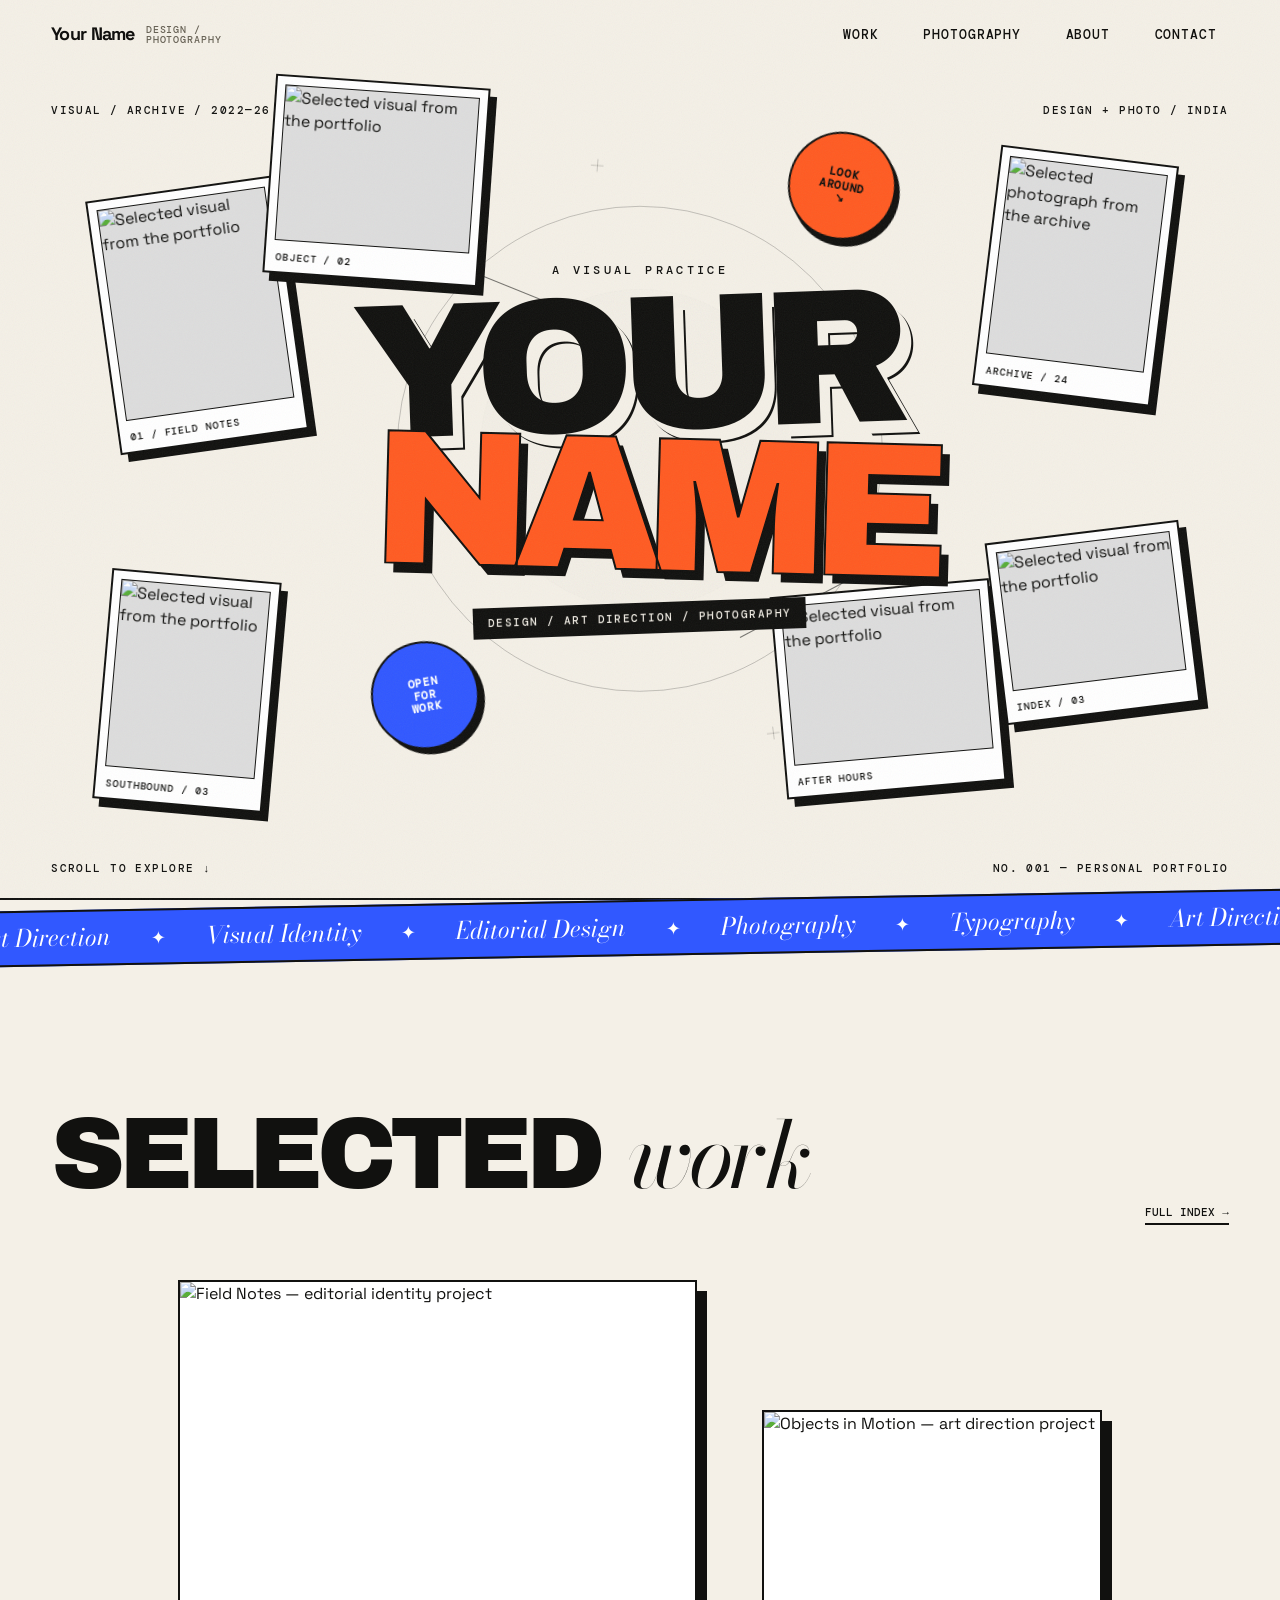
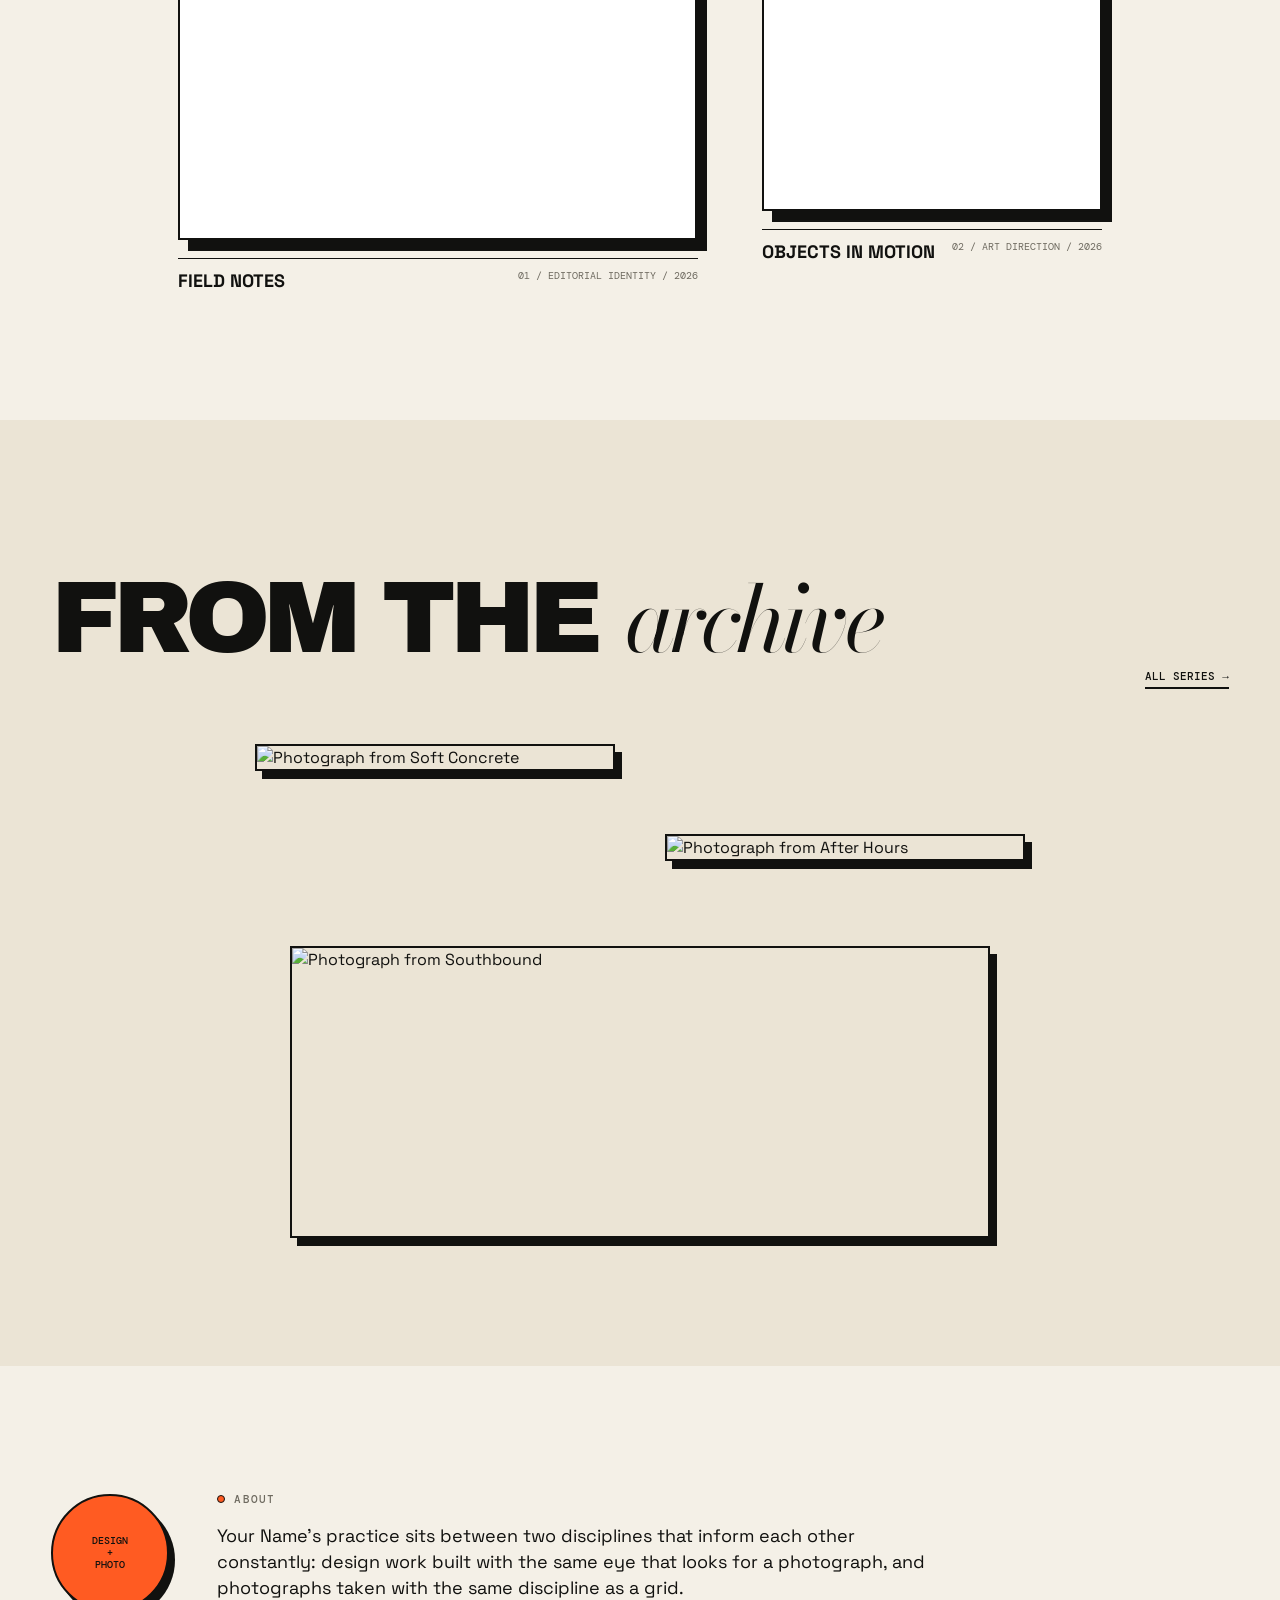
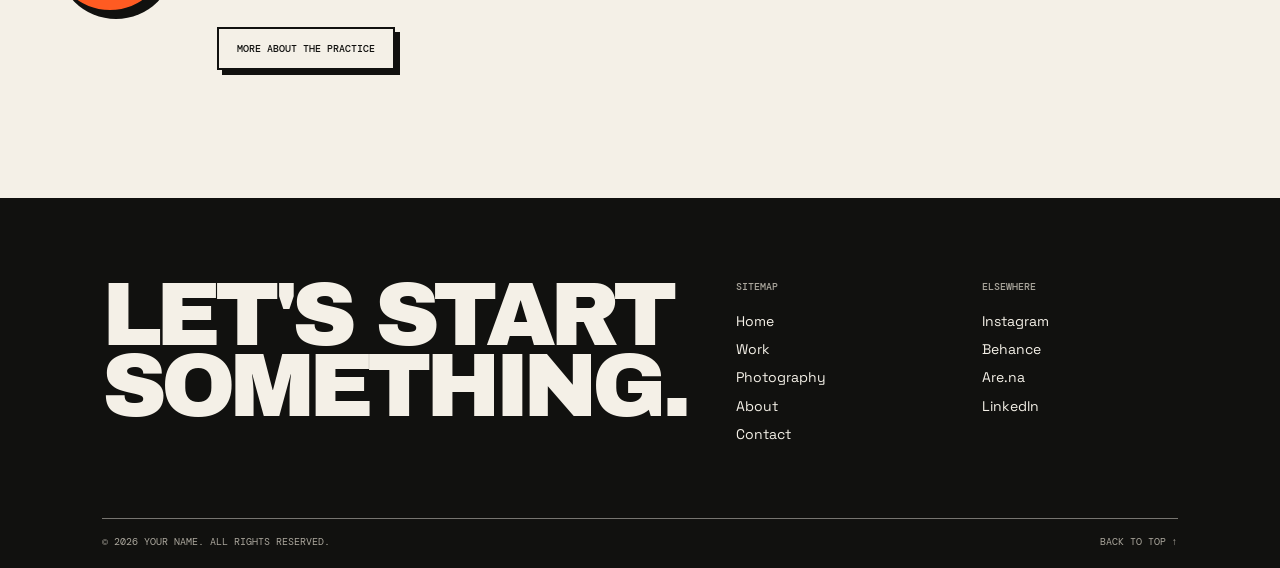
==== commit bf6c4a4a: "Update index.html" ====
--- a/index.html
+++ b/index.html
@@ -98,7 +98,7 @@
   <div class="feature-grid">
     <article class="feature-card c-large" data-reveal>
       <a href="work.html">
-        <div class="fig"><img src="https://picsum.photos/seed/yn-proj1/1000/1250" alt="Field Notes — editorial identity project" loading="lazy"></div>
+        <div class="fig"><img src="assets/images/watch2.jpg" alt="Field Notes — editorial identity project" loading="lazy"></div>
         <div class="cap"><h3>Field Notes</h3><span>01 / Editorial Identity / 2026</span></div>
       </a>
     </article>
--- a/assets/css/style.css
+++ b/assets/css/style.css
@@ -32,7 +32,6 @@
 button{font:inherit;background:none;border:0;color:inherit;cursor:pointer}
 .wrap{max-width:var(--maxw);margin:auto;padding-inline:var(--gutter)}
 
-/* -------------------- utility / texture -------------------- */
 .grain::after{content:"";position:absolute;inset:0;pointer-events:none;opacity:.055;background-image:url("data:image/svg+xml,%3Csvg xmlns='http://www.w3.org/2000/svg' width='180' height='180'%3E%3Cfilter id='n'%3E%3CfeTurbulence type='fractalNoise' baseFrequency='.9' numOctaves='3' stitchTiles='stitch'/%3E%3C/filter%3E%3Crect width='100%25' height='100%25' filter='url(%23n)'/%3E%3C/svg%3E")}
 [data-reveal]{opacity:0;transform:translateY(22px);transition:opacity .75s var(--ease),transform .75s var(--ease)}
 [data-reveal].is-visible{opacity:1;transform:none}
@@ -40,7 +39,6 @@
 .eyebrow::before{content:"";width:8px;height:8px;background:var(--orange);border:1px solid var(--ink);border-radius:50%;display:inline-block}
 .section{padding-block:clamp(70px,10vw,150px)}
 
-/* -------------------- header -------------------- */
 .site-header{position:fixed;z-index:200;top:0;left:0;right:0;padding:18px var(--gutter);display:flex;align-items:center;justify-content:space-between;mix-blend-mode:multiply}
 .site-header .brand{font:700 clamp(18px,1.35vw,22px)/1 var(--body);letter-spacing:-.04em;display:flex;align-items:flex-start;gap:11px}
 .site-header .brand small{font:500 10px/1.08 var(--mono);letter-spacing:.09em;text-transform:uppercase;color:var(--muted);max-width:125px}
@@ -59,12 +57,11 @@
 .nav-open .nav-toggle span:nth-child(2){opacity:0}
 .nav-open .nav-toggle span:nth-child(3){transform:translateY(-7px) rotate(-45deg)}
 
-/* -------------------- hero -------------------- */
 .hero{position:relative;min-height:100vh;padding-top:125px;overflow:hidden;background:var(--paper)}
 .hero::before{content:"01 / VISUAL ARCHIVE";position:absolute;top:105px;left:var(--gutter);font:500 10px var(--mono);letter-spacing:.12em}
 .hero::after{content:"SCROLL / KEEP LOOKING ↓";position:absolute;right:var(--gutter);bottom:30px;font:500 10px var(--mono);letter-spacing:.1em;transform:rotate(-90deg);transform-origin:right bottom}
-.hero-scene{position:relative;min-height:calc(100vh - 125px);display:flex;align-items:center}
-.hero-title{position:relative;z-index:5;margin:0 0 80px 6vw;font:400 clamp(64px,11.5vw,190px)/.78 var(--display);letter-spacing:-.065em;text-transform:uppercase;max-width:9ch}
+.hero-scene{position:relative;min-height:calc(100vh - 125px);display:flex;align-items:center;justify-content:center}
+.hero-title{position:relative;z-index:5;margin:0 0 80px 0;font:400 clamp(64px,11.5vw,190px)/.78 var(--display);letter-spacing:-.065em;text-transform:uppercase;max-width:9ch}
 .hero-title .line{display:block;width:max-content;max-width:100%;color:var(--ink);-webkit-text-stroke:2px var(--ink);text-shadow:9px 10px 0 var(--paper)}
 .hero-title .line:nth-child(1){transform:rotate(-2deg);margin-left:-.1em}
 .hero-title .line:nth-child(2){color:var(--orange);-webkit-text-stroke:2px var(--ink);transform:translateX(.12em) rotate(1deg);text-shadow:10px 11px 0 var(--ink)}
@@ -82,25 +79,23 @@
 .hero-foot p{max-width:430px;font-size:14px;line-height:1.45}
 .hero-foot .eyebrow{color:var(--ink)}
 
-/* -------------------- marquee -------------------- */
 .marquee{overflow:hidden;border-block:2px solid var(--ink);background:var(--blue);color:#fff;transform:rotate(-1deg);width:104%;margin-left:-2%;position:relative;z-index:10}
 .marquee-track{display:flex;width:max-content;animation:marquee 22s linear infinite;padding:14px 0;font:400 24px/1 var(--serif);font-style:italic;white-space:nowrap}
 .marquee-track span{display:inline-flex;align-items:center;margin-right:40px}
 .marquee-track span::after{content:"✦";font:18px var(--body);margin-left:40px}
 @keyframes marquee{to{transform:translateX(-50%)}}
 
-/* -------------------- selected work -------------------- */
 .section-head{display:flex;align-items:flex-end;justify-content:space-between;gap:30px;margin-bottom:55px}
 .section-head h2{font:400 clamp(48px,8vw,110px)/.82 var(--display);letter-spacing:-.06em;text-transform:uppercase}
 .section-head h2 em{font:400 .9em var(--serif);text-transform:none;font-style:italic;letter-spacing:-.05em}
 .link-more{font:500 11px var(--mono);text-transform:uppercase;border-bottom:2px solid var(--ink);padding-bottom:4px}
-.feature-grid{display:grid;grid-template-columns:1.2fr .8fr;gap:clamp(28px,6vw,90px);align-items:start}
+.feature-grid{display:grid;grid-template-columns:minmax(0,520px) minmax(0,340px);justify-content:center;gap:clamp(28px,5vw,70px);align-items:start}
 .feature-card{position:relative}
 .feature-card.c-small{margin-top:130px}
 .feature-card a{display:block}
 .feature-card .fig{border:2px solid var(--ink);background:#fff;overflow:hidden;box-shadow:10px 11px 0 var(--ink);transition:transform .45s var(--ease),box-shadow .45s var(--ease)}
-.feature-card.c-large .fig{aspect-ratio:1/1.12}
-.feature-card.c-small .fig{aspect-ratio:1/1.2}
+.feature-card.c-large .fig{aspect-ratio:1/1.08;max-height:560px}
+.feature-card.c-small .fig{aspect-ratio:1/1.18;max-height:420px}
 .feature-card img{width:100%;height:100%;object-fit:cover;transition:transform .6s var(--ease),filter .6s var(--ease)}
 .feature-card:hover .fig{transform:translate(-6px,-7px) rotate(-1deg);box-shadow:15px 16px 0 var(--ink)}
 .feature-card:hover img{transform:scale(1.04);filter:saturate(1.25)}
@@ -108,8 +103,7 @@
 .cap h3{font:700 18px var(--body);text-transform:uppercase}
 .cap span{font:10px var(--mono);text-transform:uppercase;color:var(--muted);text-align:right}
 
-/* -------------------- photography -------------------- */
-.photo-grid{display:grid;grid-template-columns:1fr 1fr;gap:clamp(16px,3vw,42px);align-items:start}
+.photo-grid{display:grid;grid-template-columns:repeat(2,minmax(0,360px));justify-content:center;gap:clamp(22px,4vw,50px);align-items:start;max-width:800px;margin-inline:auto}
 .photo-grid .ph{position:relative;cursor:pointer}
 .photo-grid .ph img{width:100%;height:100%;object-fit:cover;border:2px solid var(--ink);box-shadow:7px 8px 0 var(--ink);transition:.45s var(--ease)}
 .photo-grid .ph:hover img{transform:translate(-5px,-6px) rotate(-1deg);box-shadow:12px 13px 0 var(--ink)}
@@ -118,7 +112,7 @@
 .ph-c{transform:rotate(1.5deg)}
 .ph-d{transform:rotate(-2deg);margin-top:45px}
 .ph-e{transform:rotate(1deg)}
-.ph-full{grid-column:1/-1;transform:rotate(-.7deg);margin-top:35px}
+.ph-full{grid-column:1/-1;transform:rotate(-.7deg);margin-top:35px;max-width:700px;width:100%;justify-self:center}
 .photo-grid .ph-full img{aspect-ratio:2.4/1}
 .photo-series{padding-block:40px 100px;border-top:2px solid var(--ink)}
 .series-head{display:grid;grid-template-columns:110px 1fr 1.2fr;gap:25px;align-items:start;margin-bottom:45px}
@@ -130,7 +124,6 @@
 .page-hero h1 em{font:400 .85em var(--serif);font-style:italic;text-transform:none;letter-spacing:-.06em}
 .page-hero>p{max-width:52ch;margin-top:30px;font-size:17px}
 
-/* -------------------- work index -------------------- */
 .index-table-head{display:grid;grid-template-columns:70px 1.5fr 1.1fr 90px 110px 30px;gap:15px;padding:0 0 12px;border-bottom:2px solid var(--ink);font:500 10px var(--mono);text-transform:uppercase;color:var(--muted)}
 .project-row{display:grid;grid-template-columns:70px 1.5fr 1.1fr 90px 110px 30px;gap:15px;align-items:center;padding:22px 0;border-bottom:1px solid var(--ink);transition:.3s var(--ease);position:relative}
 .project-row:hover{background:var(--orange);padding-inline:14px;margin-inline:-14px}
@@ -142,7 +135,6 @@
 .project-row:hover .project-thumb{opacity:1;transform:none}
 .project-arrow{font-size:22px}
 
-/* -------------------- about -------------------- */
 body.paper-page{background:var(--paper);color:var(--ink)}
 .about-hero{padding-top:180px;padding-bottom:110px;display:grid;grid-template-columns:1fr .8fr;gap:70px;align-items:center}
 .about-hero h1{font:400 clamp(60px,9vw,130px)/.8 var(--display);letter-spacing:-.07em;text-transform:uppercase}
@@ -162,7 +154,6 @@
 .list-row .l1{font:500 10px var(--mono);text-transform:uppercase}
 .paper-page .site-footer.on-paper{background:var(--ink);color:var(--paper);border-color:var(--ink)}
 
-/* -------------------- contact -------------------- */
 .contact-hero{padding-top:180px;padding-bottom:100px;min-height:80vh;display:flex;flex-direction:column;justify-content:center;position:relative}
 .contact-hero h1{font:400 clamp(54px,8vw,120px)/.83 var(--display);letter-spacing:-.07em;text-transform:uppercase;max-width:11ch;color:var(--ink)!important;margin-bottom:35px!important}
 .contact-link{font:400 clamp(48px,10vw,150px)/.75 var(--serif);font-style:italic;letter-spacing:-.06em;display:inline-block;width:max-content;max-width:100%;color:var(--pink)!important;-webkit-text-stroke:1.5px var(--ink);text-shadow:8px 9px 0 var(--ink)}
@@ -172,7 +163,6 @@
 .contact-grid p,.contact-grid a{font-size:14px;display:block;margin-bottom:6px}
 .contact-grid a:hover{text-decoration:underline;text-decoration-thickness:2px}
 
-/* -------------------- footer -------------------- */
 .site-footer{background:var(--ink);color:var(--paper);padding:80px var(--gutter) 20px;border-top:2px solid var(--ink)}
 .footer-top{display:grid;grid-template-columns:1.5fr 1fr 1fr;gap:50px;padding-bottom:70px;border-bottom:1px solid rgba(244,240,231,.45)}
 .footer-top h3{font:400 clamp(45px,7vw,100px)/.8 var(--display);letter-spacing:-.07em;text-transform:uppercase}
@@ -182,7 +172,6 @@
 .footer-bottom{display:flex;justify-content:space-between;gap:20px;padding-top:16px;font:10px var(--mono);text-transform:uppercase;color:#aaa69c}
 .back-top:hover{color:var(--yellow)}
 
-/* -------------------- buttons / lightbox -------------------- */
 .btn{display:inline-flex;border:2px solid var(--ink);padding:13px 18px;font:500 10px var(--mono);text-transform:uppercase;background:var(--paper);box-shadow:5px 5px 0 var(--ink);transition:.25s var(--ease)}
 .btn:hover{background:var(--orange);transform:translate(-4px,-4px);box-shadow:9px 9px 0 var(--ink)}
 .btn-accent{background:var(--blue);color:#fff;border-color:var(--ink)}
@@ -193,40 +182,93 @@
 .lightbox-close{top:25px;right:25px}.lightbox-prev{left:25px;top:50%}.lightbox-next{right:25px;top:50%}
 .lightbox-cap{position:absolute;left:25px;bottom:25px;color:var(--paper);font:11px var(--mono)}
 
-/* -------------------- responsive -------------------- */
 @media(max-width:900px){
   .nav-desktop{display:none}.nav-toggle{display:flex}
-  .hero{min-height:900px}.hero-scene{min-height:760px}.hero-title{margin-left:0;font-size:clamp(58px,14vw,120px)}
-  .hero-chip-a{width:31vw;right:8%;top:15%}.hero-sticker{right:4%;bottom:17%}
-  .feature-grid{grid-template-columns:1fr}.feature-card.c-small{margin-top:40px;max-width:78%;margin-left:auto}
-  .series-head{grid-template-columns:80px 1fr}.series-head p{grid-column:2}
-  .index-table-head{display:none}.project-row{grid-template-columns:45px 1fr 55px}.project-meta,.project-thumb{display:none}.project-year{grid-column:3;grid-row:1}.project-arrow{grid-column:3;grid-row:2}
-  .about-hero{grid-template-columns:1fr;gap:45px}.about-hero h1{max-width:10ch}.frame-engraved{max-width:560px;margin-left:auto}
-}
+  .hero{min-height:900px}
+  .hero-scene{min-height:760px}
+  .hero-title{margin-left:0;font-size:clamp(58px,14vw,120px)}
+  .hero-chip-a{width:31vw;right:8%;top:15%}
+  .hero-sticker{right:4%;bottom:17%}
+  .feature-grid{grid-template-columns:1fr}
+  .feature-card.c-small{margin-top:40px;max-width:78%;margin-left:auto}
+  .series-head{grid-template-columns:80px 1fr}
+  .series-head p{grid-column:2}
+  .index-table-head{display:none}
+  .project-row{grid-template-columns:45px 1fr 55px}
+  .project-meta,.project-thumb{display:none}
+  .project-year{grid-column:3;grid-row:1}
+  .project-arrow{grid-column:3;grid-row:2}
+  .about-hero{grid-template-columns:1fr;gap:45px}
+  .about-hero h1{max-width:10ch}
+  .frame-engraved{max-width:560px;margin-left:auto}
+}
+
 @media(max-width:700px){
   :root{--gutter:18px}
-  .site-header{padding-top:14px}.site-header .brand{font-size:15px}
-  .hero{padding-top:100px;min-height:820px}.hero::before{top:82px}.hero-scene{min-height:700px;align-items:flex-start;padding-top:120px}
-  .hero-title{font-size:clamp(56px,17vw,105px);margin-top:40px}.hero-title .line{white-space:normal}
-  .hero-chip-a{width:43vw;right:5%;top:10%;transform:rotate(6deg)}.hero-sticker{right:0;bottom:20%}
-  .hero-foot{bottom:18px;display:block}.hero-foot p{max-width:300px;margin-bottom:12px}
-  .section-head{display:block}.section-head h2{margin-bottom:20px}
-  .photo-grid{grid-template-columns:1fr}.ph-b,.ph-d{margin-top:0}.ph-full{grid-column:auto}.photo-grid .ph-full img{aspect-ratio:1.35/1}
-  .series-head{display:block}.series-head h3{margin:12px 0 15px}.series-head p{max-width:38ch}
-  .page-hero{padding-top:130px}.page-hero h1{font-size:clamp(55px,16vw,100px)}
-  .about-body{grid-template-columns:1fr}.stat-grid{grid-template-columns:1fr 1fr}.stat-grid>div:nth-child(2){border-right:0}.stat-grid>div:nth-child(-n+2){border-bottom:1px solid var(--ink)}
-  .list-row{grid-template-columns:1fr 70px}.list-row span:nth-child(2){grid-column:1/-1;grid-row:2}.list-row .l1{grid-column:1}.list-row span:last-child{grid-column:2;grid-row:1}
-  .contact-hero{padding-top:140px;min-height:720px}.contact-link{font-size:clamp(44px,13vw,90px)}.contact-grid{grid-template-columns:1fr;padding-bottom:80px}
-  .footer-top{grid-template-columns:1fr;gap:40px}.footer-bottom{display:block}.footer-bottom>*{display:block;margin-bottom:12px}
-  .lightbox{padding:18px}.lightbox img{max-width:92vw}.lightbox-prev{left:12px;top:auto;bottom:15px}.lightbox-next{right:12px;top:auto;bottom:15px}.lightbox-close{top:15px;right:15px}
-}
-@media(prefers-reduced-motion:reduce){*{animation-duration:.001ms!important;transition-duration:.001ms!important}.marquee-track{animation:none}.hero-title .line{transform:none!important}}
+  .site-header{padding-top:14px}
+  .site-header .brand{font-size:15px}
+  .hero{padding-top:100px;min-height:820px}
+  .hero::before{top:82px}
+  .hero-scene{min-height:700px;align-items:flex-start;padding-top:120px}
+  .hero-title{font-size:clamp(56px,17vw,105px);margin-top:40px}
+  .hero-title .line{white-space:normal}
+  .hero-chip-a{width:43vw;right:5%;top:10%;transform:rotate(6deg)}
+  .hero-sticker{right:0;bottom:20%}
+  .hero-foot{bottom:18px;display:block}
+  .hero-foot p{max-width:300px;margin-bottom:12px}
+  .section-head{display:block}
+  .section-head h2{margin-bottom:20px}
+  .photo-grid{grid-template-columns:1fr}
+  .ph-b,.ph-d{margin-top:0}
+  .ph-full{grid-column:auto}
+  .photo-grid .ph-full img{aspect-ratio:1.35/1}
+  .series-head{display:block}
+  .series-head h3{margin:12px 0 15px}
+  .series-head p{max-width:38ch}
+  .page-hero{padding-top:130px}
+  .page-hero h1{font-size:clamp(55px,16vw,100px)}
+  .about-body{grid-template-columns:1fr}
+  .stat-grid{grid-template-columns:1fr 1fr}
+  .stat-grid>div:nth-child(2){border-right:0}
+  .stat-grid>div:nth-child(-n+2){border-bottom:1px solid var(--ink)}
+  .list-row{grid-template-columns:1fr 70px}
+  .list-row span:nth-child(2){grid-column:1/-1;grid-row:2}
+  .list-row .l1{grid-column:1}
+  .list-row span:last-child{grid-column:2;grid-row:1}
+  .contact-hero{padding-top:140px;min-height:720px}
+  .contact-link{font-size:clamp(44px,13vw,90px)}
+  .contact-grid{grid-template-columns:1fr;padding-bottom:80px}
+  .footer-top{grid-template-columns:1fr;gap:40px}
+  .footer-bottom{display:block}
+  .footer-bottom>*{display:block;margin-bottom:12px}
+  .lightbox{padding:18px}
+  .lightbox img{max-width:92vw}
+  .lightbox-prev{left:12px;top:auto;bottom:15px}
+  .lightbox-next{right:12px;top:auto;bottom:15px}
+  .lightbox-close{top:15px;right:15px}
+}
+
+@media(prefers-reduced-motion:reduce){
+  *{animation-duration:.001ms!important;transition-duration:.001ms!important}
+  .marquee-track{animation:none}
+  .hero-title .line{transform:none!important}
+}
 
 /* ========================================================================
-   MOODBOARD HOMEPAGE — collage / editorial / art-school energy
+   MOODBOARD HOMEPAGE
    ======================================================================== */
-@property --mb-float-x { syntax: '<length>'; inherits: false; initial-value: 0px; }
-@property --mb-float-y { syntax: '<length>'; inherits: false; initial-value: 0px; }
+
+@property --mb-float-x {
+  syntax:'<length>';
+  inherits:false;
+  initial-value:0px;
+}
+
+@property --mb-float-y {
+  syntax:'<length>';
+  inherits:false;
+  initial-value:0px;
+}
 
 .moodboard-hero{
   min-height:100svh;
@@ -237,90 +279,417 @@
   isolation:isolate;
   border-bottom:2px solid var(--ink);
 }
-.moodboard-meta,.mb-bottom-left,.mb-bottom-right{
-  position:absolute;z-index:30;font:500 11px/1.15 var(--mono);letter-spacing:.13em;text-transform:uppercase;
-}
+
+.moodboard-meta,
+.mb-bottom-left,
+.mb-bottom-right{
+  position:absolute;
+  z-index:30;
+  font:500 11px/1.15 var(--mono);
+  letter-spacing:.13em;
+  text-transform:uppercase;
+}
+
 .mb-meta-left{top:104px;left:var(--gutter)}
 .mb-meta-right{top:104px;right:var(--gutter)}
 .mb-bottom-left{left:var(--gutter);bottom:23px}
 .mb-bottom-right{right:var(--gutter);bottom:23px}
 
-/* The title is deliberately the top visual layer. Cards can move underneath it,
-   but never over it. */
 .mb-title-wrap{
-  position:absolute;z-index:60;left:50%;top:50%;transform:translate(-50%,-50%);
-  width:min(780px,72vw);text-align:center;pointer-events:none;
-}
-.mb-kicker{font:500 12px/1 var(--mono);letter-spacing:.28em;margin-bottom:20px}
+  position:absolute;
+  z-index:60;
+  left:50%;
+  top:50%;
+  transform:translate(-50%,-50%);
+  width:min(780px,72vw);
+  text-align:center;
+  pointer-events:none;
+}
+
+.mb-kicker{
+  font:500 12px/1 var(--mono);
+  letter-spacing:.28em;
+  margin-bottom:20px;
+}
+
 .mb-title{
-  font:400 clamp(92px,15vw,220px)/.73 var(--display);letter-spacing:-.085em;text-transform:uppercase;
-  color:var(--ink);margin:0;position:relative;text-shadow:10px 12px 0 var(--paper),12px 14px 0 var(--ink);
-}
+  font:400 clamp(92px,15vw,220px)/.73 var(--display);
+  letter-spacing:-.085em;
+  text-transform:uppercase;
+  color:var(--ink);
+  margin:0;
+  position:relative;
+  text-shadow:10px 12px 0 var(--paper),12px 14px 0 var(--ink);
+}
+
 .mb-title span{display:block}
 .mb-title span:first-child{transform:translateX(-.08em) rotate(-2deg)}
-.mb-title span:last-child{color:var(--orange);-webkit-text-stroke:2px var(--ink);transform:translateX(.07em) rotate(1.5deg);text-shadow:8px 9px 0 var(--ink)}
-.mb-subtitle{display:inline-block;margin-top:27px;background:var(--ink);color:var(--paper);padding:10px 15px;font:500 11px/1 var(--mono);letter-spacing:.13em;text-transform:uppercase;transform:rotate(-2deg)}
+.mb-title span:last-child{
+  color:var(--orange);
+  -webkit-text-stroke:2px var(--ink);
+  transform:translateX(.07em) rotate(1.5deg);
+  text-shadow:8px 9px 0 var(--ink);
+}
+
+.mb-subtitle{
+  display:inline-block;
+  margin-top:27px;
+  background:var(--ink);
+  color:var(--paper);
+  padding:10px 15px;
+  font:500 11px/1 var(--mono);
+  letter-spacing:.13em;
+  text-transform:uppercase;
+  transform:rotate(-2deg);
+}
 
 .mb-card{
-  position:absolute;z-index:8;background:#fff;padding:8px 8px 31px;border:2px solid var(--ink);
-  box-shadow:7px 8px 0 var(--ink);will-change:transform;transform-origin:center;
-  --mx:0px;--my:0px;--rot:0deg;
-  transform:translate3d(calc(var(--mx) + var(--mb-float-x)),calc(var(--my) + var(--mb-float-y)),0) rotate(var(--rot));
+  position:absolute;
+  z-index:8;
+  background:#fff;
+  padding:8px 8px 31px;
+  border:2px solid var(--ink);
+  box-shadow:7px 8px 0 var(--ink);
+  will-change:transform;
+  transform-origin:center;
+  --mx:0px;
+  --my:0px;
+  --rot:0deg;
+  transform:translate3d(
+    calc(var(--mx,0px)),
+    calc(var(--my,0px) + var(--float,0px)),
+    0
+  ) rotate(
+    calc(var(--rot,0deg) + var(--mouse-rot,0deg))
+  );
+  translate:var(--mb-float-x) var(--mb-float-y);
   transition:box-shadow .35s var(--ease),filter .35s var(--ease);
 }
-.mb-card:hover{z-index:12;box-shadow:11px 12px 0 var(--ink);filter:saturate(1.15)}
-.mb-card-image{overflow:hidden;background:#ddd;border:1px solid var(--ink)}
-.mb-card img{width:100%;height:100%;object-fit:cover;transition:transform .6s var(--ease)}
+
+.mb-card:hover{
+  z-index:12;
+  box-shadow:11px 12px 0 var(--ink);
+  filter:saturate(1.15);
+}
+
+.mb-card-image{
+  overflow:hidden;
+  background:#ddd;
+  border:1px solid var(--ink);
+}
+
+.mb-card img{
+  width:100%;
+  height:100%;
+  object-fit:cover;
+  transition:transform .6s var(--ease);
+}
+
 .mb-card:hover img{transform:scale(1.06)}
-.mb-card-note{position:absolute;left:10px;bottom:9px;font:500 10px/1 var(--mono);letter-spacing:.09em;text-transform:uppercase}
-
-/* Small, continuous breathing motion. It is intentionally subtle so the collage
-   feels alive even when the cursor is still. */
-.mb-card-a{width:min(220px,18vw);left:8%;top:20%;--rot:-8deg;animation:mbFloatA 6.8s ease-in-out infinite}
-.mb-card-b{width:min(245px,20vw);left:21%;top:9%;--rot:4deg;animation:mbFloatB 7.6s ease-in-out infinite}
-.mb-card-c{width:min(205px,17vw);right:9%;top:18%;--rot:7deg;animation:mbFloatC 7.1s ease-in-out infinite}
-.mb-card-d{width:min(250px,21vw);right:22%;bottom:11%;--rot:-5deg;animation:mbFloatD 8.1s ease-in-out infinite}
-.mb-card-e{width:min(195px,16vw);left:8%;bottom:10%;--rot:5deg;animation:mbFloatE 7.4s ease-in-out infinite}
-.mb-card-f{width:min(225px,19vw);right:7%;bottom:21%;--rot:-7deg;animation:mbFloatF 8.4s ease-in-out infinite}
-@keyframes mbFloatA{0%,100%{--mb-float-x:0px;--mb-float-y:0px}50%{--mb-float-x:-5px;--mb-float-y:7px}}
-@keyframes mbFloatB{0%,100%{--mb-float-x:0px;--mb-float-y:0px}50%{--mb-float-x:6px;--mb-float-y:-5px}}
-@keyframes mbFloatC{0%,100%{--mb-float-x:0px;--mb-float-y:0px}50%{--mb-float-x:-5px;--mb-float-y:-7px}}
-@keyframes mbFloatD{0%,100%{--mb-float-x:0px;--mb-float-y:0px}50%{--mb-float-x:6px;--mb-float-y:6px}}
-@keyframes mbFloatE{0%,100%{--mb-float-x:0px;--mb-float-y:0px}50%{--mb-float-x:-6px;--mb-float-y:-5px}}
-@keyframes mbFloatF{0%,100%{--mb-float-x:0px;--mb-float-y:0px}50%{--mb-float-x:5px;--mb-float-y:7px}}
-
-.mb-card-a .mb-card-image,.mb-card-c .mb-card-image,.mb-card-e .mb-card-image{aspect-ratio:4/5}
-.mb-card-b .mb-card-image,.mb-card-d .mb-card-image,.mb-card-f .mb-card-image{aspect-ratio:1.25/1}
-.mb-sticker{position:absolute;z-index:22;width:108px;height:108px;border-radius:50%;display:grid;place-items:center;text-align:center;border:2px solid var(--ink);font:700 11px/1.15 var(--mono);letter-spacing:.06em;text-transform:uppercase;box-shadow:5px 6px 0 var(--ink)}
-.mb-sticker-orange{right:30%;top:14%;background:var(--orange);transform:rotate(11deg)}
-.mb-sticker-blue{left:29%;bottom:16%;background:var(--blue);color:#fff;transform:rotate(-10deg)}
-.mb-cross{position:absolute;z-index:4;font:400 31px/1 var(--serif)}
-.mb-cross-1{left:46%;top:17%}.mb-cross-2{right:39%;bottom:16%}
-.mb-line{position:absolute;z-index:3;height:1px;background:var(--ink);transform-origin:left center;opacity:.55}
+
+.mb-card-note{
+  position:absolute;
+  left:10px;
+  bottom:9px;
+  font:500 10px/1 var(--mono);
+  letter-spacing:.09em;
+  text-transform:uppercase;
+}
+
+.mb-card-a{width:min(220px,18vw);left:8%;top:20%;--rot:-8deg;--float:0px}
+.mb-card-b{width:min(245px,20vw);left:21%;top:9%;--rot:4deg;--float:0px}
+.mb-card-c{width:min(205px,17vw);right:9%;top:18%;--rot:7deg;--float:0px}
+.mb-card-d{width:min(250px,21vw);right:22%;bottom:11%;--rot:-5deg;--float:0px}
+.mb-card-e{width:min(195px,16vw);left:8%;bottom:10%;--rot:5deg;--float:0px}
+.mb-card-f{width:min(225px,19vw);right:7%;bottom:21%;--rot:-7deg;--float:0px}
+
+@keyframes mbFloatA{
+  0%,100%{--mb-float-x:0px;--mb-float-y:0px}
+  50%{--mb-float-x:-5px;--mb-float-y:7px}
+}
+
+@keyframes mbFloatB{
+  0%,100%{--mb-float-x:0px;--mb-float-y:0px}
+  50%{--mb-float-x:6px;--mb-float-y:-5px}
+}
+
+@keyframes mbFloatC{
+  0%,100%{--mb-float-x:0px;--mb-float-y:0px}
+  50%{--mb-float-x:-5px;--mb-float-y:-7px}
+}
+
+@keyframes mbFloatD{
+  0%,100%{--mb-float-x:0px;--mb-float-y:0px}
+  50%{--mb-float-x:6px;--mb-float-y:6px}
+}
+
+@keyframes mbFloatE{
+  0%,100%{--mb-float-x:0px;--mb-float-y:0px}
+  50%{--mb-float-x:-6px;--mb-float-y:-5px}
+}
+
+@keyframes mbFloatF{
+  0%,100%{--mb-float-x:0px;--mb-float-y:0px}
+  50%{--mb-float-x:5px;--mb-float-y:7px}
+}
+
+.mb-card-a .mb-card-image,
+.mb-card-c .mb-card-image,
+.mb-card-e .mb-card-image{aspect-ratio:4/5}
+
+.mb-card-b .mb-card-image,
+.mb-card-d .mb-card-image,
+.mb-card-f .mb-card-image{aspect-ratio:1.25/1}
+
+.mb-sticker{
+  position:absolute;
+  z-index:22;
+  width:108px;
+  height:108px;
+  border-radius:50%;
+  display:grid;
+  place-items:center;
+  text-align:center;
+  border:2px solid var(--ink);
+  font:700 11px/1.15 var(--mono);
+  letter-spacing:.06em;
+  text-transform:uppercase;
+  box-shadow:5px 6px 0 var(--ink);
+}
+
+.mb-sticker-orange{
+  right:30%;
+  top:14%;
+  background:var(--orange);
+  transform:rotate(11deg);
+}
+
+.mb-sticker-blue{
+  left:29%;
+  bottom:16%;
+  background:var(--blue);
+  color:#fff;
+  transform:rotate(-10deg);
+}
+
+.mb-cross{
+  position:absolute;
+  z-index:4;
+  font:400 31px/1 var(--serif);
+}
+
+.mb-cross-1{left:46%;top:17%}
+.mb-cross-2{right:39%;bottom:16%}
+
+.mb-line{
+  position:absolute;
+  z-index:3;
+  height:1px;
+  background:var(--ink);
+  transform-origin:left center;
+  opacity:.55;
+}
+
 .mb-line-1{width:170px;left:33%;top:28%;transform:rotate(22deg)}
 .mb-line-2{width:130px;right:32%;bottom:29%;transform:rotate(-28deg)}
-.moodboard-hero::before{content:"";position:absolute;z-index:1;left:50%;top:50%;width:38vw;height:38vw;max-width:560px;max-height:560px;border:1px solid rgba(17,17,15,.22);border-radius:50%;transform:translate(-50%,-50%)}
-.moodboard-hero::after{content:"";position:absolute;z-index:1;left:50%;top:50%;width:25vw;height:25vw;max-width:360px;max-height:360px;border:1px dashed rgba(17,17,15,.25);border-radius:50%;transform:translate(-50%,-50%)}
+
+.moodboard-hero::before{
+  content:"";
+  position:absolute;
+  z-index:1;
+  left:50%;
+  top:50%;
+  width:38vw;
+  height:38vw;
+  max-width:560px;
+  max-height:560px;
+  border:1px solid rgba(17,17,15,.22);
+  border-radius:50%;
+  transform:translate(-50%,-50%);
+}
+
+.moodboard-hero::after{
+  content:"";
+  position:absolute;
+  z-index:1;
+  left:50%;
+  top:50%;
+  width:25vw;
+  height:25vw;
+  max-width:360px;
+  max-height:360px;
+  border:1px dashed rgba(17,17,15,.25);
+  border-radius:50%;
+  transform:translate(-50%,-50%);
+}
+
 @media(max-width:900px){
-  .moodboard-hero{height:900px;min-height:900px}
+  .moodboard-hero{
+    height:900px;
+    min-height:900px;
+  }
+
   .mb-meta-left,.mb-meta-right{top:82px}
-  .mb-card-a{width:180px;left:4%;top:17%}.mb-card-b{width:190px;left:17%;top:9%}
-  .mb-card-c{width:165px;right:4%;top:17%}.mb-card-d{width:190px;right:14%;bottom:12%}
-  .mb-card-e{width:155px;left:4%;bottom:11%}.mb-card-f{width:170px;right:3%;bottom:23%}
-  .mb-sticker-orange{right:27%;top:15%;width:82px;height:82px}.mb-sticker-blue{left:25%;bottom:18%;width:82px;height:82px}
-  .mb-title-wrap{width:75vw}.mb-title{font-size:clamp(80px,17vw,145px)}.mb-kicker{font-size:11px}.mb-subtitle{font-size:10px}
-}
+
+  .mb-card-a{width:180px;left:4%;top:17%}
+  .mb-card-b{width:190px;left:17%;top:9%}
+  .mb-card-c{width:165px;right:4%;top:17%}
+  .mb-card-d{width:190px;right:14%;bottom:12%}
+  .mb-card-e{width:155px;left:4%;bottom:11%}
+  .mb-card-f{width:170px;right:3%;bottom:23%}
+
+  .mb-sticker-orange{right:27%;top:15%;width:82px;height:82px}
+  .mb-sticker-blue{left:25%;bottom:18%;width:82px;height:82px}
+
+  .mb-title-wrap{
+    width:75vw;
+  }
+
+  .mb-title{
+    font-size:clamp(80px,17vw,145px);
+  }
+
+  .mb-kicker{font-size:11px}
+  .mb-subtitle{font-size:10px}
+}
+
 @media(max-width:700px){
-  .moodboard-hero{height:800px;min-height:800px}
-  .mb-meta-left{top:72px;left:18px}.mb-meta-right{top:72px;right:18px}
-  .mb-card-a{width:130px;left:3%;top:18%}.mb-card-b{width:140px;left:20%;top:10%}
-  .mb-card-c{width:120px;right:2%;top:18%}.mb-card-d{width:145px;right:12%;bottom:13%}
-  .mb-card-e{width:118px;left:3%;bottom:13%}.mb-card-f{width:125px;right:2%;bottom:27%}
-  .mb-sticker{width:68px;height:68px;font-size:7px;box-shadow:3px 4px 0 var(--ink)}
-  .mb-sticker-orange{right:19%;top:18%}.mb-sticker-blue{left:20%;bottom:21%}
-  .mb-title-wrap{width:94vw}.mb-kicker{font-size:9px;margin-bottom:12px}.mb-title{font-size:clamp(67px,21vw,120px);text-shadow:5px 7px 0 var(--paper),7px 8px 0 var(--ink)}
-  .mb-title span:last-child{text-shadow:5px 6px 0 var(--ink)}.mb-subtitle{font-size:9px;margin-top:17px;padding:9px 11px}
-  .mb-bottom-left,.mb-bottom-right{bottom:13px;font-size:8px}.mb-bottom-right{display:none}
-  .mb-cross-1{left:48%;top:20%}.mb-cross-2{right:42%;bottom:19%}.mb-line-1{width:90px;left:28%;top:30%}.mb-line-2{width:75px;right:27%;bottom:31%}
-  .moodboard-hero::before{width:72vw;height:72vw}.moodboard-hero::after{width:48vw;height:48vw}
-}
+  .moodboard-hero{
+    height:800px;
+    min-height:800px;
+  }
+
+  .mb-meta-left{top:72px;left:18px}
+  .mb-meta-right{top:72px;right:18px}
+
+  .mb-card-a{width:130px;left:3%;top:18%}
+  .mb-card-b{width:140px;left:20%;top:10%}
+  .mb-card-c{width:120px;right:2%;top:18%}
+  .mb-card-d{width:145px;right:12%;bottom:13%}
+  .mb-card-e{width:118px;left:3%;bottom:13%}
+  .mb-card-f{width:125px;right:2%;bottom:27%}
+
+  .mb-sticker{
+    width:68px;
+    height:68px;
+    font-size:7px;
+    box-shadow:3px 4px 0 var(--ink);
+  }
+
+  .mb-sticker-orange{right:19%;top:18%}
+  .mb-sticker-blue{left:20%;bottom:21%}
+
+  .mb-title-wrap{
+    width:94vw;
+  }
+
+  .mb-kicker{
+    font-size:9px;
+    margin-bottom:12px;
+  }
+
+  .mb-title{
+    font-size:clamp(67px,21vw,120px);
+    text-shadow:5px 7px 0 var(--paper),7px 8px 0 var(--ink);
+  }
+
+  .mb-title span:last-child{
+    text-shadow:5px 6px 0 var(--ink);
+  }
+
+  .mb-subtitle{
+    font-size:9px;
+    margin-top:17px;
+    padding:9px 11px;
+  }
+
+  .mb-bottom-left,.mb-bottom-right{
+    bottom:13px;
+    font-size:8px;
+  }
+
+  .mb-bottom-right{display:none}
+
+  .mb-cross-1{left:48%;top:20%}
+  .mb-cross-2{right:42%;bottom:19%}
+  .mb-line-1{width:90px;left:28%;top:30%}
+  .mb-line-2{width:75px;right:27%;bottom:31%}
+
+  .moodboard-hero::before{
+    width:72vw;
+    height:72vw;
+  }
+
+  .moodboard-hero::after{
+    width:48vw;
+    height:48vw;
+  }
+}
+
+.moodboard-hero .mb-card{
+  transition:filter .35s var(--ease),box-shadow .35s var(--ease);
+  will-change:transform;
+}
+
+.moodboard-hero .mb-title-wrap{
+  will-change:transform;
+}
+
+.moodboard-hero .mb-sticker{will-change:transform}
+.moodboard-hero .mb-cross{will-change:transform}
+.moodboard-hero .mb-line{will-change:transform}
+
+.moodboard-hero .mb-card-image img{
+  transition:transform .8s var(--ease),filter .8s var(--ease);
+}
+
+.moodboard-hero .mb-card:hover .mb-card-image img{
+  transform:scale(1.09) rotate(1deg);
+  filter:saturate(1.18);
+}
+
+@media(min-width:901px){
+  .moodboard-hero .mb-card-a{width:min(190px,15vw)}
+  .moodboard-hero .mb-card-b{width:min(215px,17vw)}
+  .moodboard-hero .mb-card-c{width:min(180px,14vw)}
+  .moodboard-hero .mb-card-d{width:min(220px,18vw)}
+  .moodboard-hero .mb-card-e{width:min(170px,14vw)}
+  .moodboard-hero .mb-card-f{width:min(195px,16vw)}
+}
+
+@media(prefers-reduced-motion:reduce){
+  .moodboard-hero .mb-card,
+  .moodboard-hero .mb-title-wrap,
+  .moodboard-hero .mb-sticker{
+    will-change:auto;
+  }
+}
+
+/* ==========================================================
+   FIXED CENTER HERO TITLE + SUBTLE FLOAT
+   The title stays centered and only moves a few pixels.
+   ========================================================== */
+.moodboard-hero .mb-title-wrap {
+  left: 50% !important;
+  top: 50% !important;
+  margin: 0 !important;
+  transform: translate(-50%, -50%) !important;
+  animation: mbTitleFloat 5s ease-in-out infinite !important;
+  will-change: transform;
+}
+
+@keyframes mbTitleFloat {
+  0%, 100% {
+    transform: translate(-50%, -50%) !important;
+  }
+  50% {
+    transform: translate(-50%, calc(-50% - 6px)) !important;
+  }
+}
+
+@media (prefers-reduced-motion: reduce) {
+  .moodboard-hero .mb-title-wrap {
+    animation: none !important;
+    transform: translate(-50%, -50%) !important;
+  }
+}
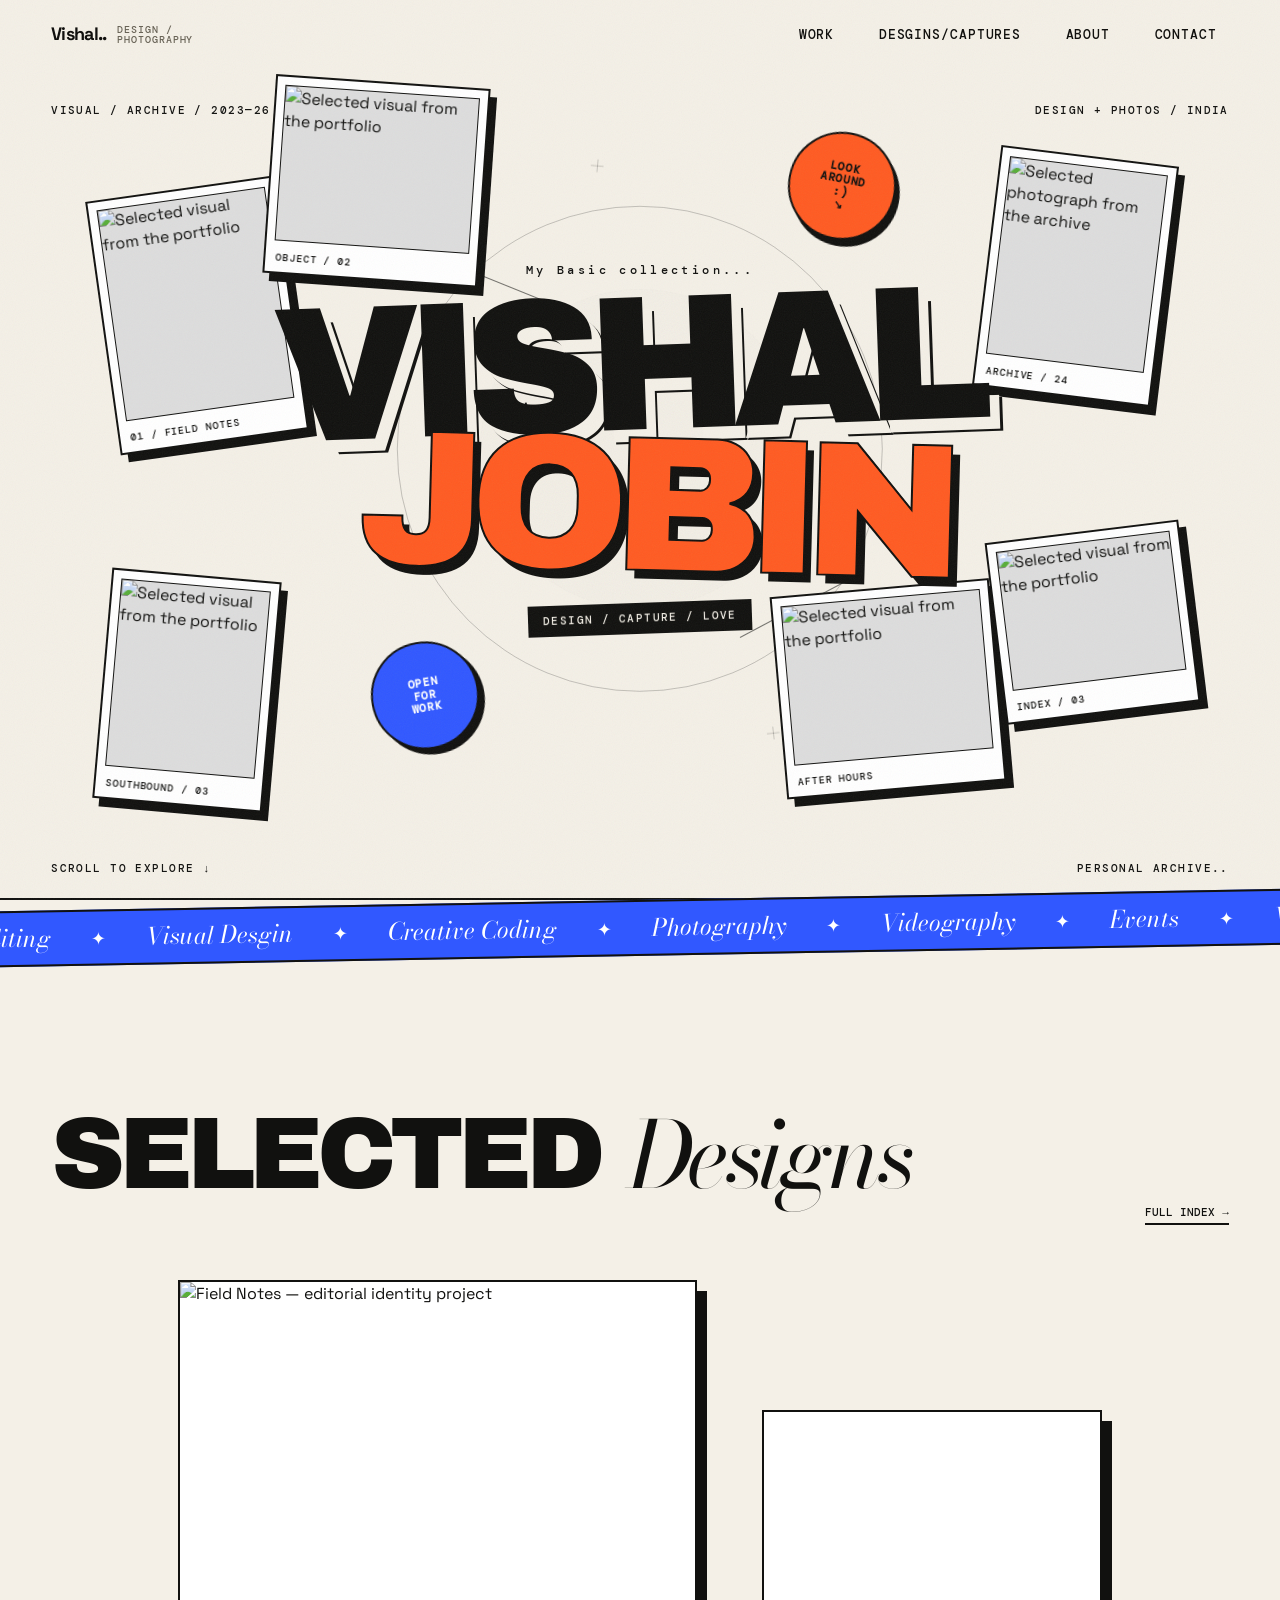
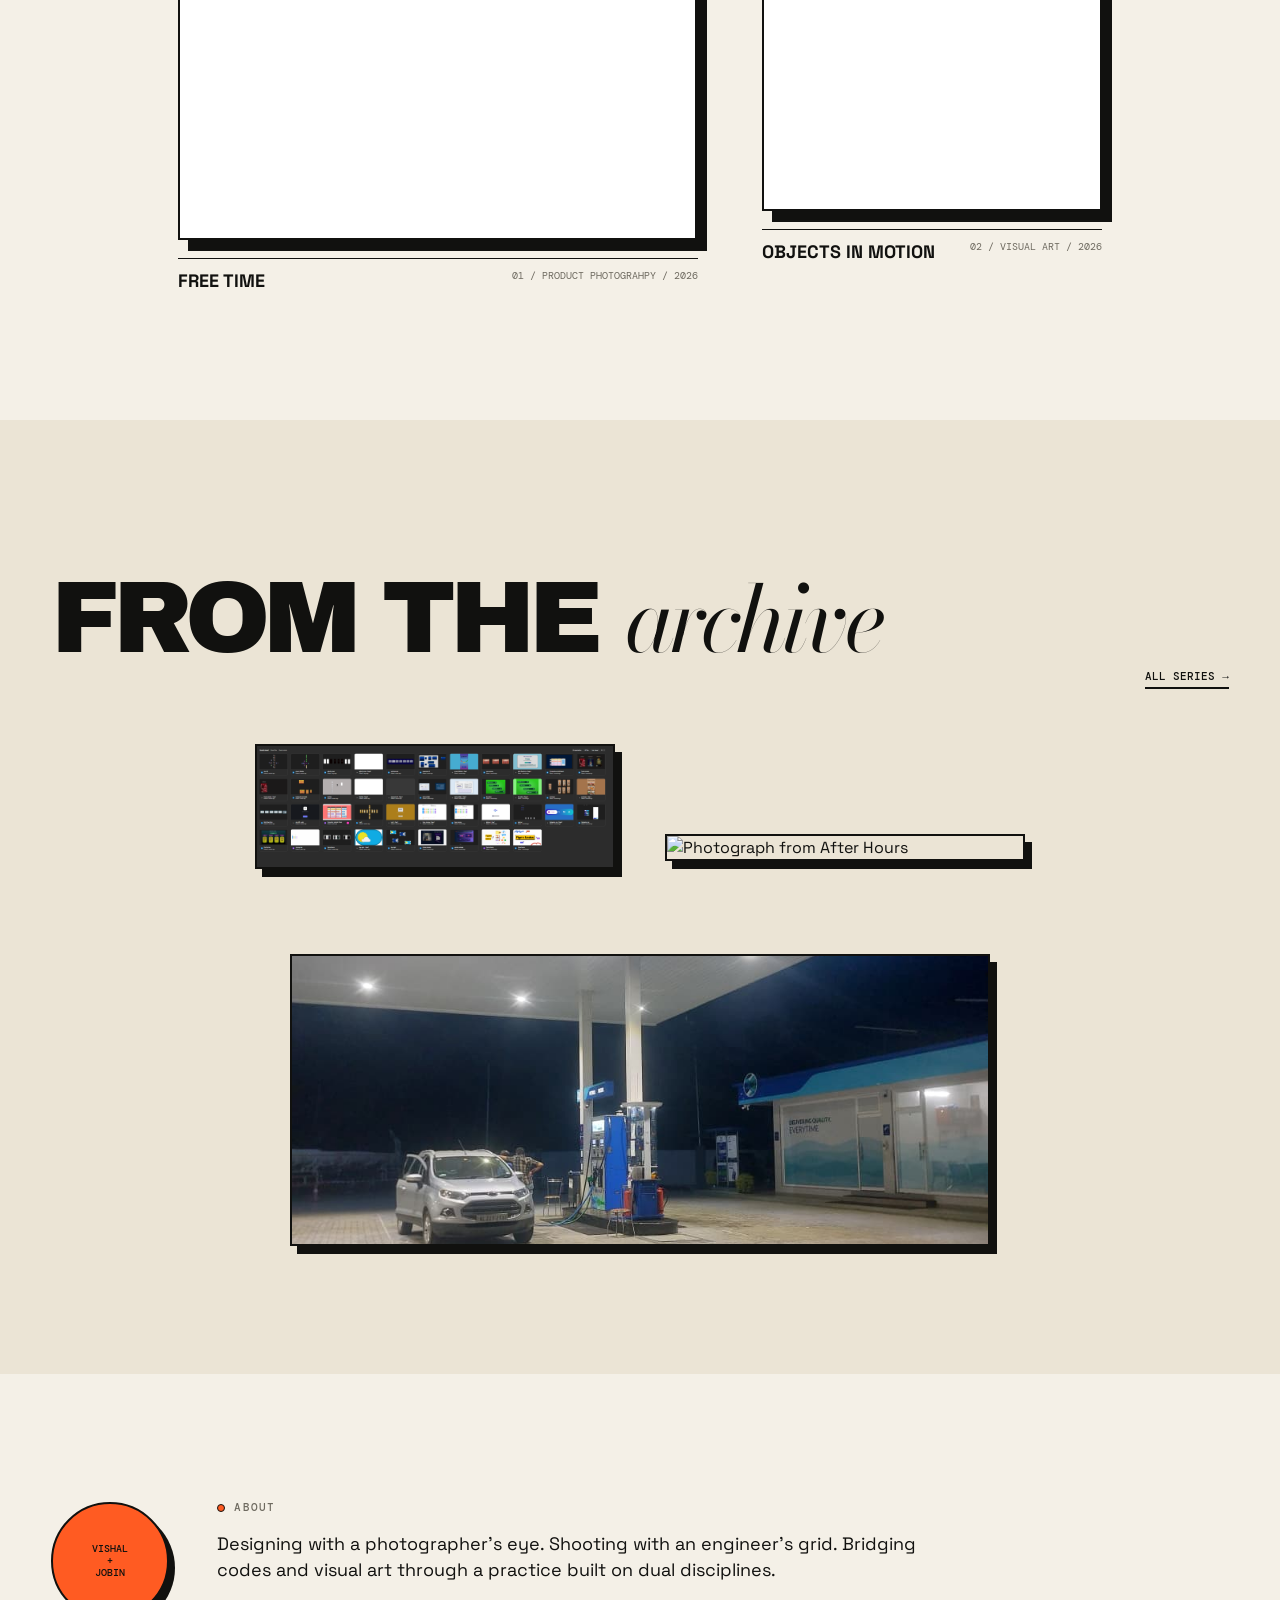
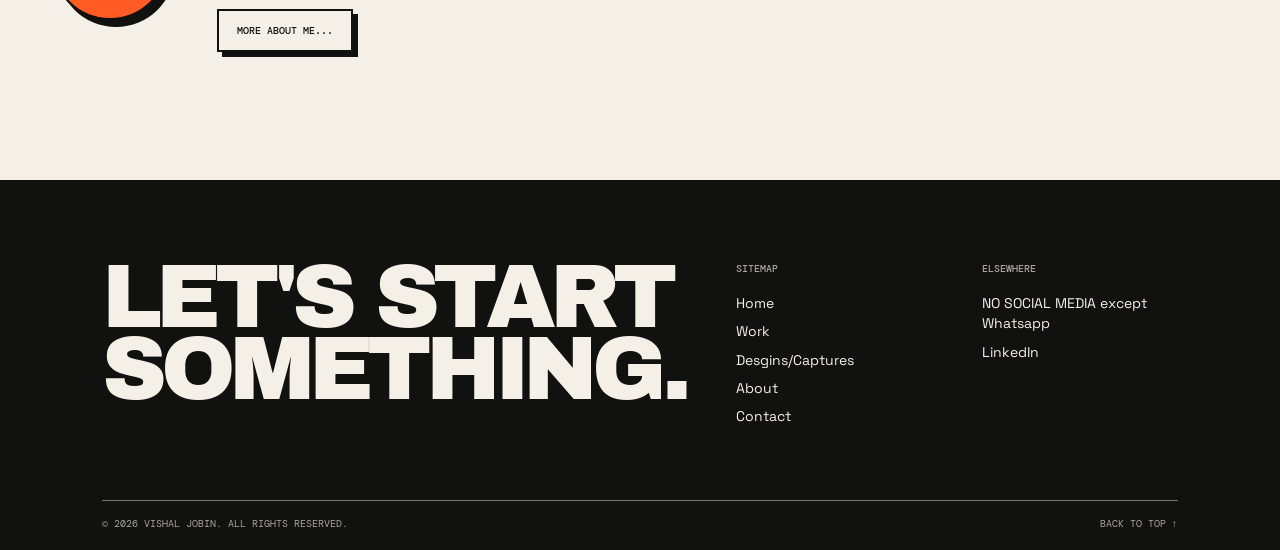
==== commit ced8491a: "Update index.html'" ====
--- a/index.html
+++ b/index.html
@@ -3,17 +3,17 @@
 <head>
 <meta charset="UTF-8">
 <meta name="viewport" content="width=device-width, initial-scale=1.0">
-<title>Your Name — Design &amp; Photography</title>
-<meta name="description" content="Selected design and photography by Your Name — a visual practice moving between art direction, editorial design and image-making.">
+<title>Vishal Jobin — Design &amp; Capture</title>
+<meta name="description" content="Vishal Jobin: CS Engineer,Multidisciplinary Designer & Photographer. Designing anything, capturing memories, coding vibes. Connceting engineering logic and  visual art">
 <link rel="stylesheet" href="assets/css/style.css">
 </head>
 <body>
 
 <header class="site-header">
-  <a href="index.html" class="brand">Your Name<small>Design / Photography</small></a>
+  <a href="index.html" class="brand">Vishal..<small>Design / Photography</small></a>
   <nav class="nav-desktop" aria-label="Primary">
     <a href="work.html">Work</a>
-    <a href="photography.html">Photography</a>
+    <a href="photography.html">Desgins/Captures</a>
     <a href="about.html">About</a>
     <a href="contact.html">Contact</a>
   </nav>
@@ -26,23 +26,23 @@
   <ul>
     <li><a href="index.html">Home</a></li>
     <li><a href="work.html">Work</a></li>
-    <li><a href="photography.html">Photography</a></li>
+    <li><a href="photography.html">Desgins/Captures</a></li>
     <li><a href="about.html">About</a></li>
     <li><a href="contact.html">Contact</a></li>
   </ul>
   <div class="nav-mobile-foot">
-    <span>hello@example.com</span>
-    <span>Based in [Location]</span>
+    <span>iwontgivemyemail</span>
+    <span>Based in INDIA</span>
   </div>
 </nav>
 
 <main>
 <section class="moodboard-hero grain" id="top">
-  <div class="moodboard-meta mb-meta-left">VISUAL / ARCHIVE / 2022—26</div>
-  <div class="moodboard-meta mb-meta-right">DESIGN + PHOTO / INDIA</div>
+  <div class="moodboard-meta mb-meta-left">VISUAL / ARCHIVE / 2023—26</div>
+  <div class="moodboard-meta mb-meta-right">DESIGN + PHOTOS / INDIA</div>
 
   <div class="mb-card mb-card-a" data-parallax="0.12">
-    <div class="mb-card-image"><img src="https://picsum.photos/seed/yn-mood-a/700/900" alt="Selected visual from the portfolio"></div>
+    <div class="mb-card-image"><img src="assets/images/watch2.jpg" alt="Selected visual from the portfolio"></div>
     <span class="mb-card-note">01 / FIELD NOTES</span>
   </div>
   <div class="mb-card mb-card-b" data-parallax="-0.08">
@@ -66,13 +66,13 @@
     <span class="mb-card-note">INDEX / 03</span>
   </div>
 
-  <div class="mb-sticker mb-sticker-orange" data-hero-in>LOOK<br>AROUND<br>↘</div>
+  <div class="mb-sticker mb-sticker-orange" data-hero-in>LOOK<br>AROUND<br>:)<br>↘</div>
   <div class="mb-sticker mb-sticker-blue" data-hero-in>OPEN<br>FOR<br>WORK</div>
 
   <div class="mb-title-wrap" data-hero-in>
-    <div class="mb-kicker">A VISUAL PRACTICE</div>
-    <h1 class="mb-title"><span>YOUR</span><span>NAME</span></h1>
-    <div class="mb-subtitle">design / art direction / photography</div>
+    <div class="mb-kicker">My Basic collection...</div>
+    <h1 class="mb-title"><span>Vishal</span><span>Jobin</span></h1>
+    <div class="mb-subtitle">Design / Capture / Love</div>
   </div>
 
   <div class="mb-cross mb-cross-1">+</div>
@@ -80,34 +80,41 @@
   <div class="mb-line mb-line-1"></div>
   <div class="mb-line mb-line-2"></div>
   <div class="mb-bottom-left">SCROLL TO EXPLORE ↓</div>
-  <div class="mb-bottom-right">NO. 001 — PERSONAL PORTFOLIO</div>
+  <div class="mb-bottom-right"> PERSONAL Archive..</div>
 </section>
 
 <div class="marquee" aria-hidden="true">
   <div class="marquee-track">
-    <span>Art Direction</span><span>Visual Identity</span><span>Editorial Design</span><span>Photography</span><span>Typography</span>
-    <span>Art Direction</span><span>Visual Identity</span><span>Editorial Design</span><span>Photography</span><span>Typography</span>
+    <span>Editing</span><span>Visual Desgin</span><span>Creative Coding</span><span>Photography</span><span>Videography</span><span>Events</span><span>Visual Storytelling</span>
+    <span>Editing</span><span>Visual Desgin</span><span>Creative Coding</span><span>Photography</span><span>Videography</span><span>Events</span><span>Visual Storytelling</span>
   </div>
 </div>
 
 <section class="section wrap">
   <div class="section-head" data-reveal>
-    <h2>Selected <em>work</em></h2>
+    <h2>Selected <em>Designs</em></h2>
     <a href="work.html" class="link-more">Full index →</a>
   </div>
   <div class="feature-grid">
     <article class="feature-card c-large" data-reveal>
       <a href="work.html">
         <div class="fig"><img src="assets/images/watch2.jpg" alt="Field Notes — editorial identity project" loading="lazy"></div>
-        <div class="cap"><h3>Field Notes</h3><span>01 / Editorial Identity / 2026</span></div>
+        <div class="cap"><h3>Free Time</h3><span>01 / Product Photograhpy / 2026</span></div>
       </a>
     </article>
-    <article class="feature-card c-small" data-reveal>
-      <a href="work.html">
-        <div class="fig"><img src="https://picsum.photos/seed/yn-proj2/800/1000" alt="Objects in Motion — art direction project" loading="lazy"></div>
-        <div class="cap"><h3>Objects in Motion</h3><span>02 / Art Direction / 2026</span></div>
-      </a>
-    </article>
+<article class="feature-card c-small" data-reveal>
+  <a href="work.html">
+    <div class="fig">
+      <video autoplay loop muted playsinline poster="https://picsum.photos/seed/yn-proj2/800/1000">
+        <source src="assets/videos/splashscreen.mp4" type="video/mp4">
+      </video>
+    </div>
+    <div class="cap">
+      <h3>Objects in Motion</h3>
+      <span>02 / Visual Art / 2026</span>
+    </div>
+  </a>
+</article>   
   </div>
 </section>
 
@@ -118,19 +125,19 @@
       <a href="photography.html" class="link-more">All series →</a>
     </div>
     <div class="photo-grid">
-      <figure class="ph ph-a" data-reveal><img src="https://picsum.photos/seed/yn-ph1/1000/1300" alt="Photograph from Soft Concrete" loading="lazy"></figure>
+      <figure class="ph ph-a" data-reveal><img src="assets/images/allwork.png" alt="Photograph from Soft Concrete" loading="lazy"></figure>
       <figure class="ph ph-b" data-reveal><img src="https://picsum.photos/seed/yn-ph2/900/1150" alt="Photograph from After Hours" loading="lazy"></figure>
-      <figure class="ph ph-full" data-reveal><img src="https://picsum.photos/seed/yn-ph3/1800/760" alt="Photograph from Southbound" loading="lazy"></figure>
+      <figure class="ph ph-full" data-reveal><img src="assets/images/carpi.jpeg" alt="Photograph from Southbound" loading="lazy"></figure>
     </div>
   </div>
 </section>
 
 <section class="section wrap" style="display:flex; gap:3em; align-items:flex-start; flex-wrap:wrap;">
-  <div class="sticker is-orange" data-reveal style="flex:none;">Design<br>+<br>Photo</div>
+  <div class="sticker is-orange" data-reveal style="flex:none;">Vishal<br>+<br>Jobin</div>
   <div data-reveal style="flex:1; min-width:260px;">
     <span class="eyebrow">About</span>
-    <p style="margin-top:1em; font-size:18px; max-width:60ch;">Your Name's practice sits between two disciplines that inform each other constantly: design work built with the same eye that looks for a photograph, and photographs taken with the same discipline as a grid.</p>
-    <p style="margin-top:1.6em;"><a href="about.html" class="btn">More about the practice</a></p>
+    <p style="margin-top:1em; font-size:18px; max-width:60ch;">Designing with a photographer’s eye. Shooting with an engineer’s grid. Bridging codes and visual art through a practice built on dual disciplines.</p>
+    <p style="margin-top:1.6em;"><a href="about.html" class="btn">More about ME...</a></p>
   </div>
 </section>
 </main>
@@ -141,15 +148,15 @@
       <div><h3>Let's start<br>something.</h3></div>
       <div class="footer-col">
         <h4>Sitemap</h4>
-        <a href="index.html">Home</a><a href="work.html">Work</a><a href="photography.html">Photography</a><a href="about.html">About</a><a href="contact.html">Contact</a>
+        <a href="index.html">Home</a><a href="work.html">Work</a><a href="photography.html">Desgins/Captures</a><a href="about.html">About</a><a href="contact.html">Contact</a>
       </div>
       <div class="footer-col">
         <h4>Elsewhere</h4>
-        <a href="#">Instagram</a><a href="#">Behance</a><a href="#">Are.na</a><a href="#">LinkedIn</a>
+        <a href="">NO SOCIAL MEDIA except Whatsapp</a><a href="https://www.linkedin.com/in/vishaljobin/">LinkedIn</a>
       </div>
     </div>
     <div class="footer-bottom">
-      <span>&copy; <span data-year></span> Your Name. All rights reserved.</span>
+      <span>&copy; <span data-year></span> VISHAL JOBIN. All rights reserved.</span>
       <a href="#top" class="back-top">Back to top ↑</a>
     </div>
   </div>
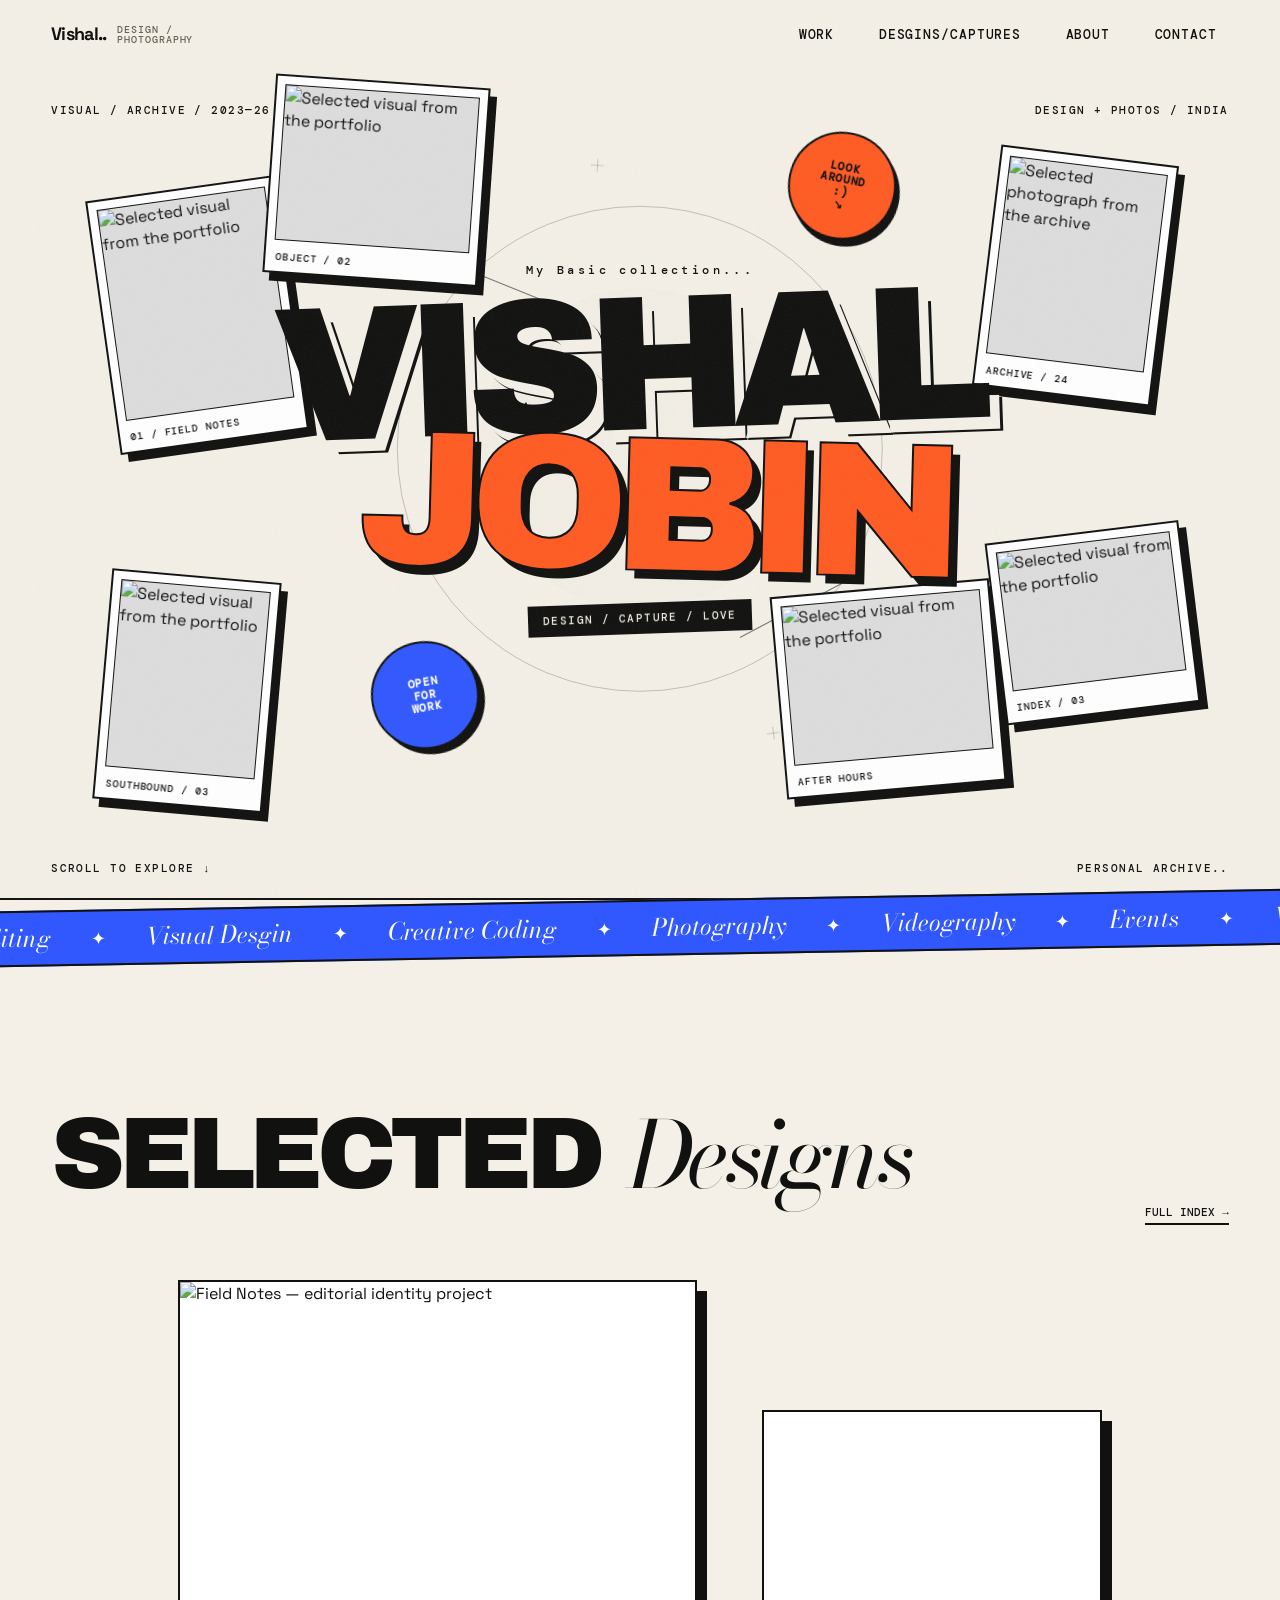
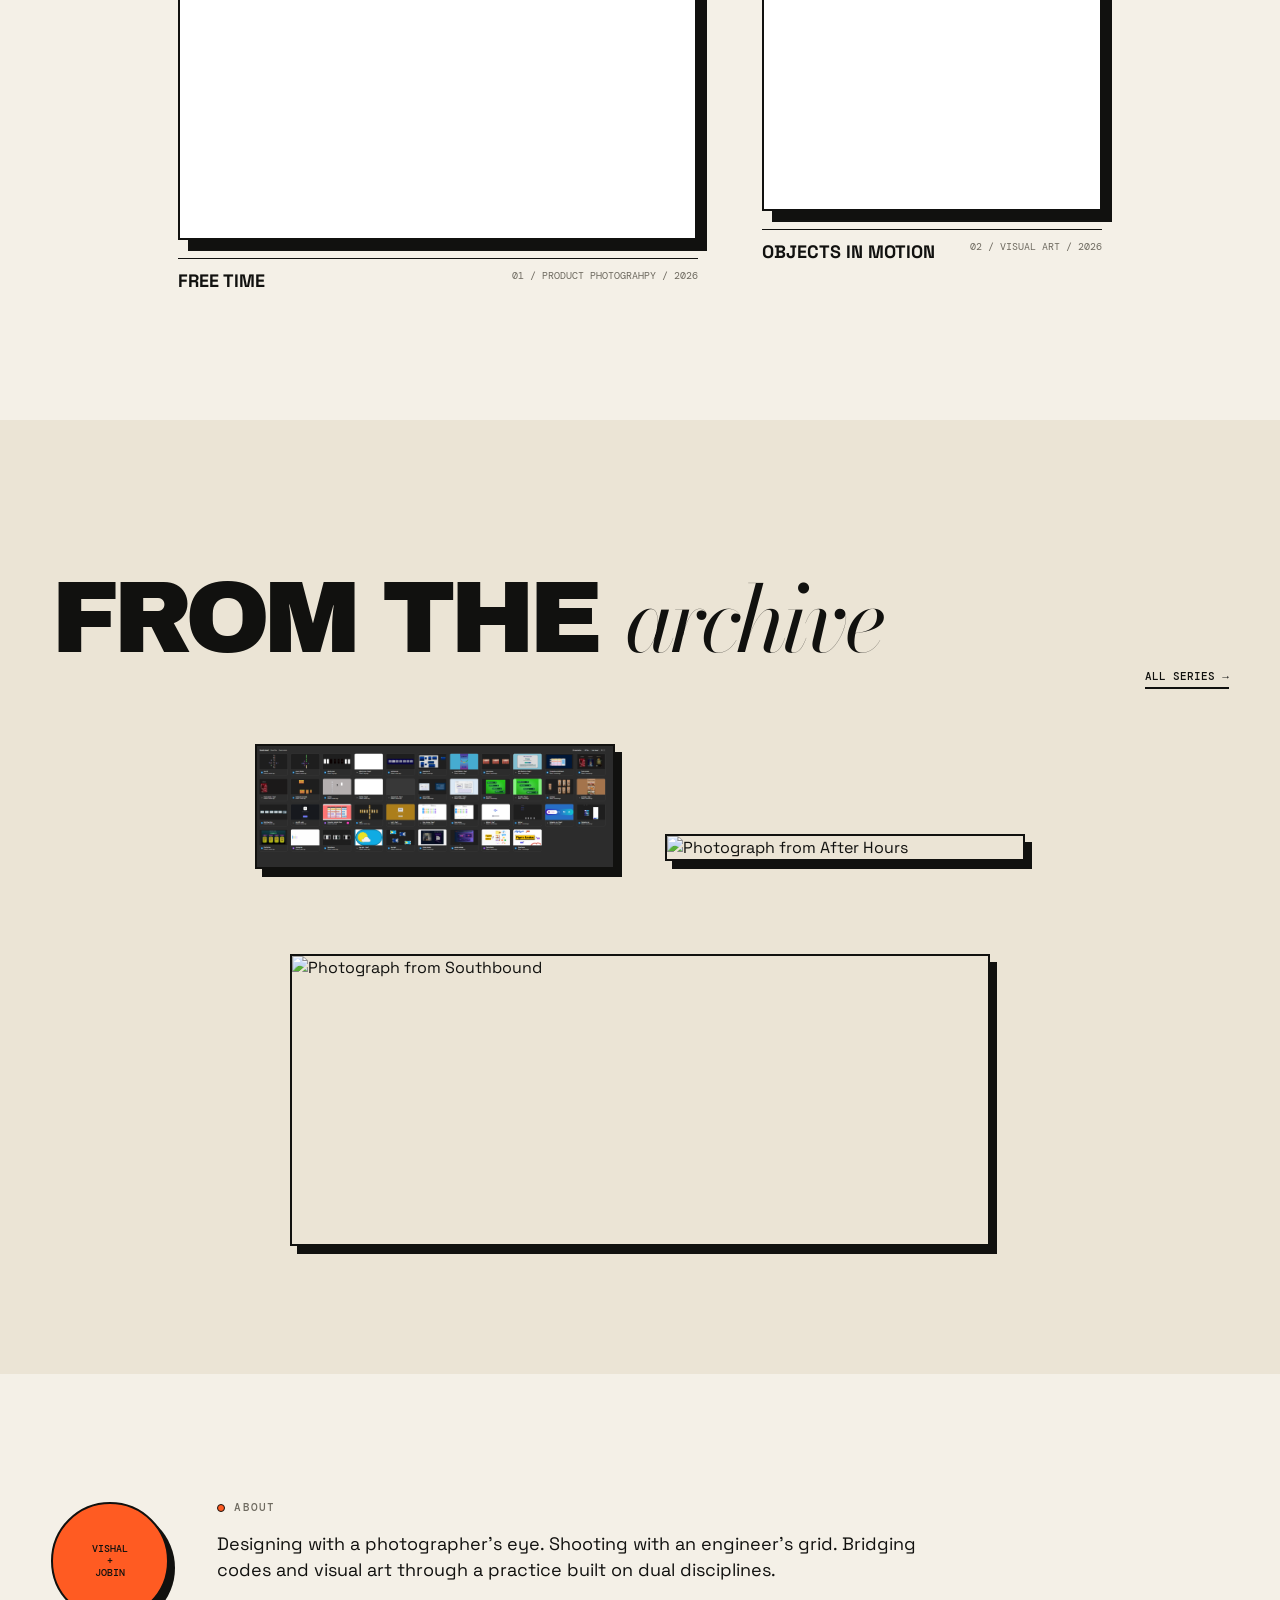
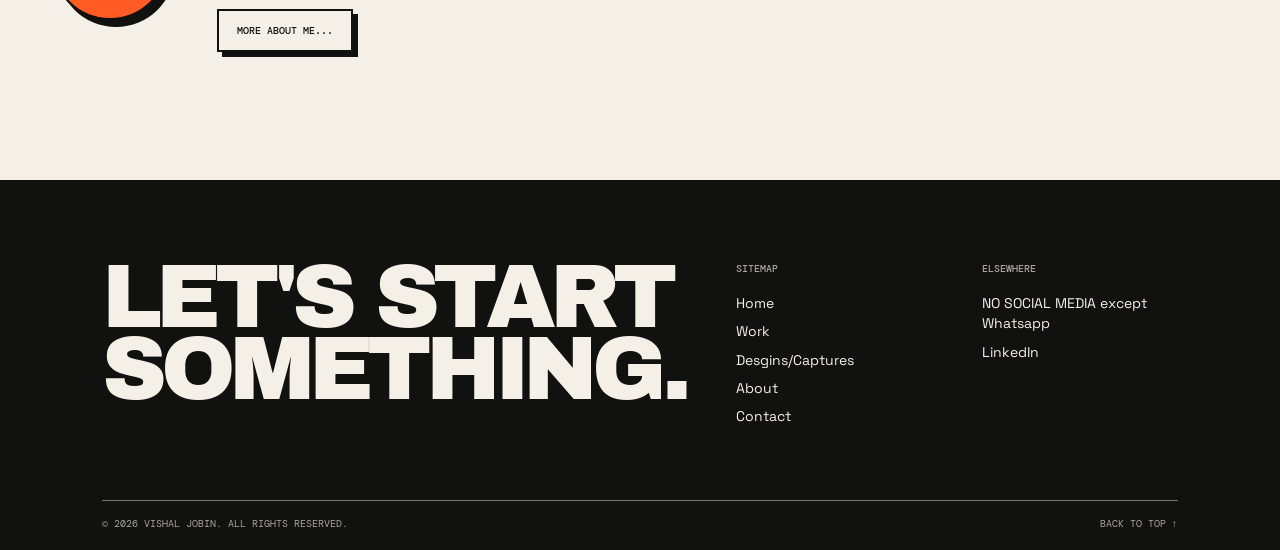
==== commit b997aab0: "Update index.html" ====
--- a/index.html
+++ b/index.html
@@ -58,7 +58,7 @@
     <span class="mb-card-note">AFTER HOURS</span>
   </div>
   <div class="mb-card mb-card-e" data-parallax="0.10">
-    <div class="mb-card-image"><img src="https://picsum.photos/seed/yn-mood-e/700/900" alt="Selected visual from the portfolio"></div>
+    <div class="mb-card-image"><img src="assets/images/arch2.jpeg"" alt="Selected visual from the portfolio"></div>
     <span class="mb-card-note">SOUTHBOUND / 03</span>
   </div>
   <div class="mb-card mb-card-f" data-parallax="-0.10">
@@ -127,7 +127,7 @@
     <div class="photo-grid">
       <figure class="ph ph-a" data-reveal><img src="assets/images/allwork.png" alt="Photograph from Soft Concrete" loading="lazy"></figure>
       <figure class="ph ph-b" data-reveal><img src="https://picsum.photos/seed/yn-ph2/900/1150" alt="Photograph from After Hours" loading="lazy"></figure>
-      <figure class="ph ph-full" data-reveal><img src="assets/images/carpi.jpeg" alt="Photograph from Southbound" loading="lazy"></figure>
+      <figure class="ph ph-full" data-reveal><img src="assets/images/arch1.jpeg" alt="Photograph from Southbound" loading="lazy"></figure>
     </div>
   </div>
 </section>
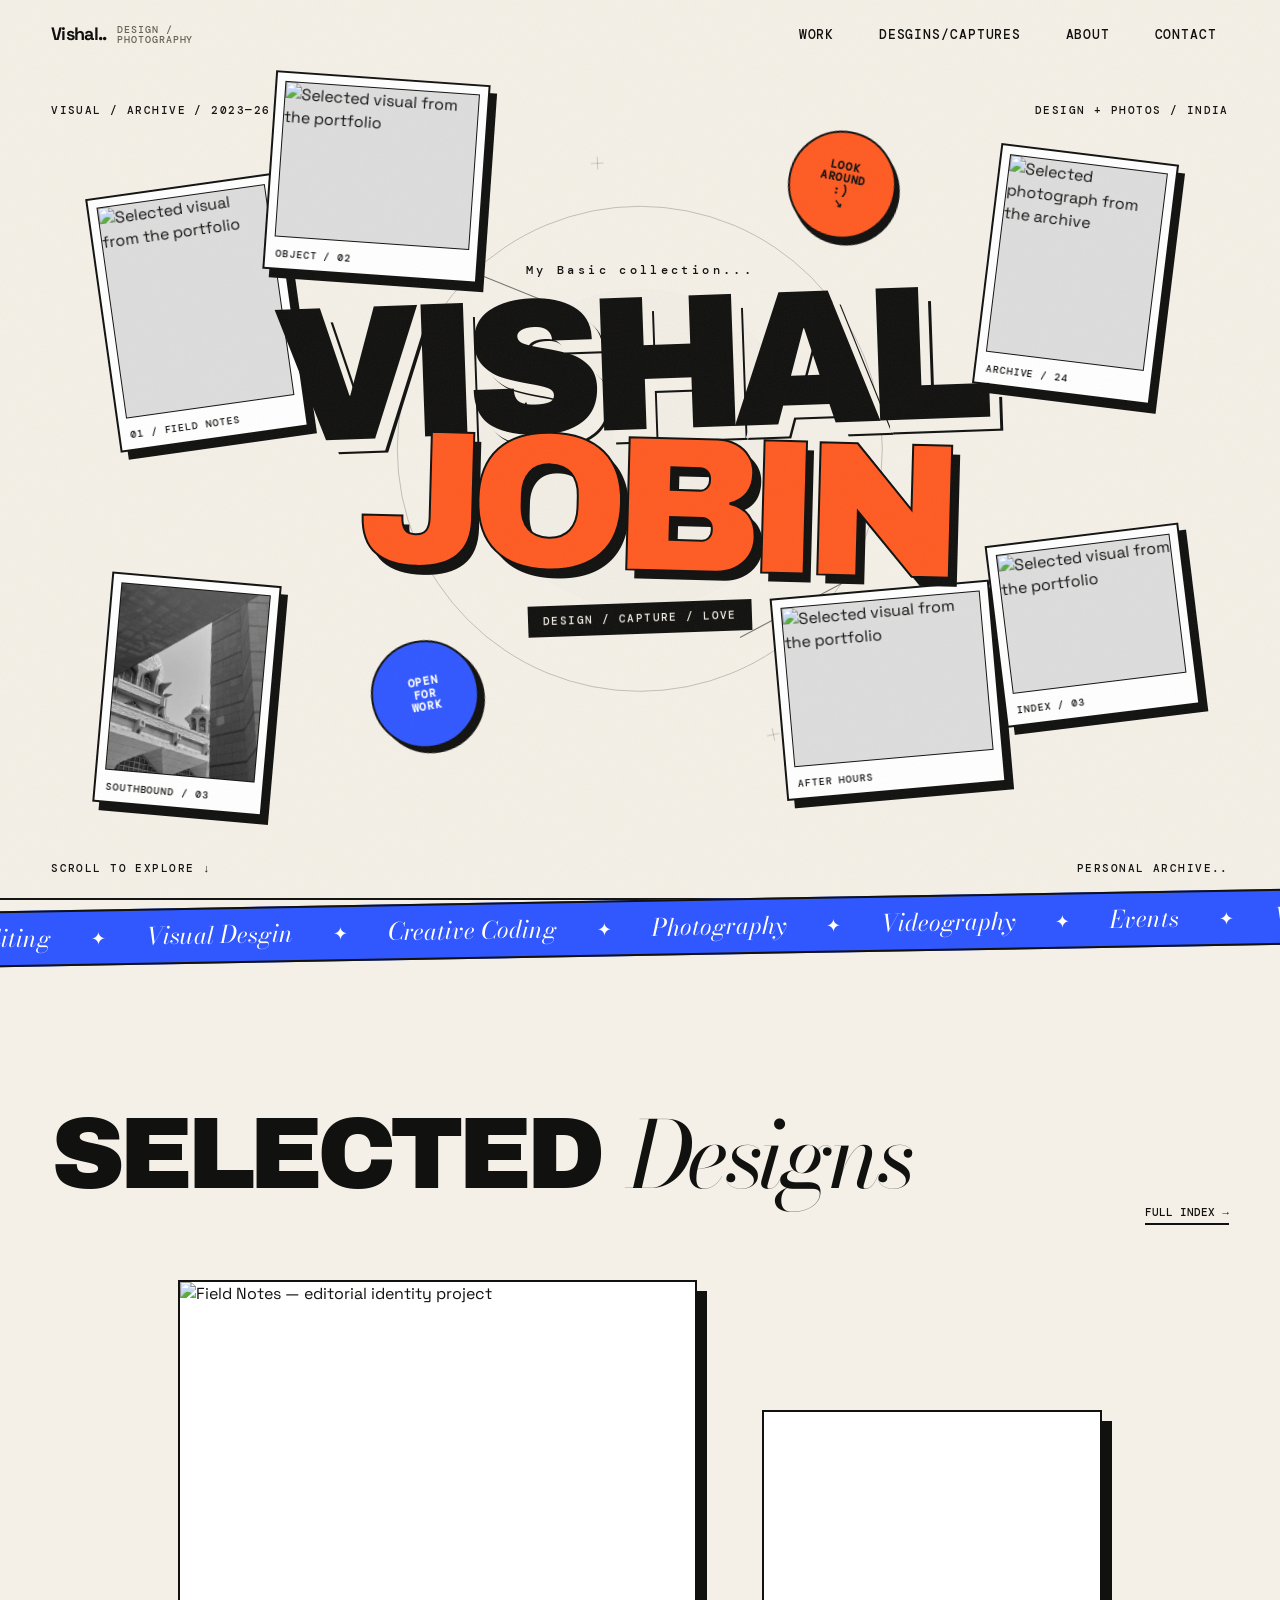
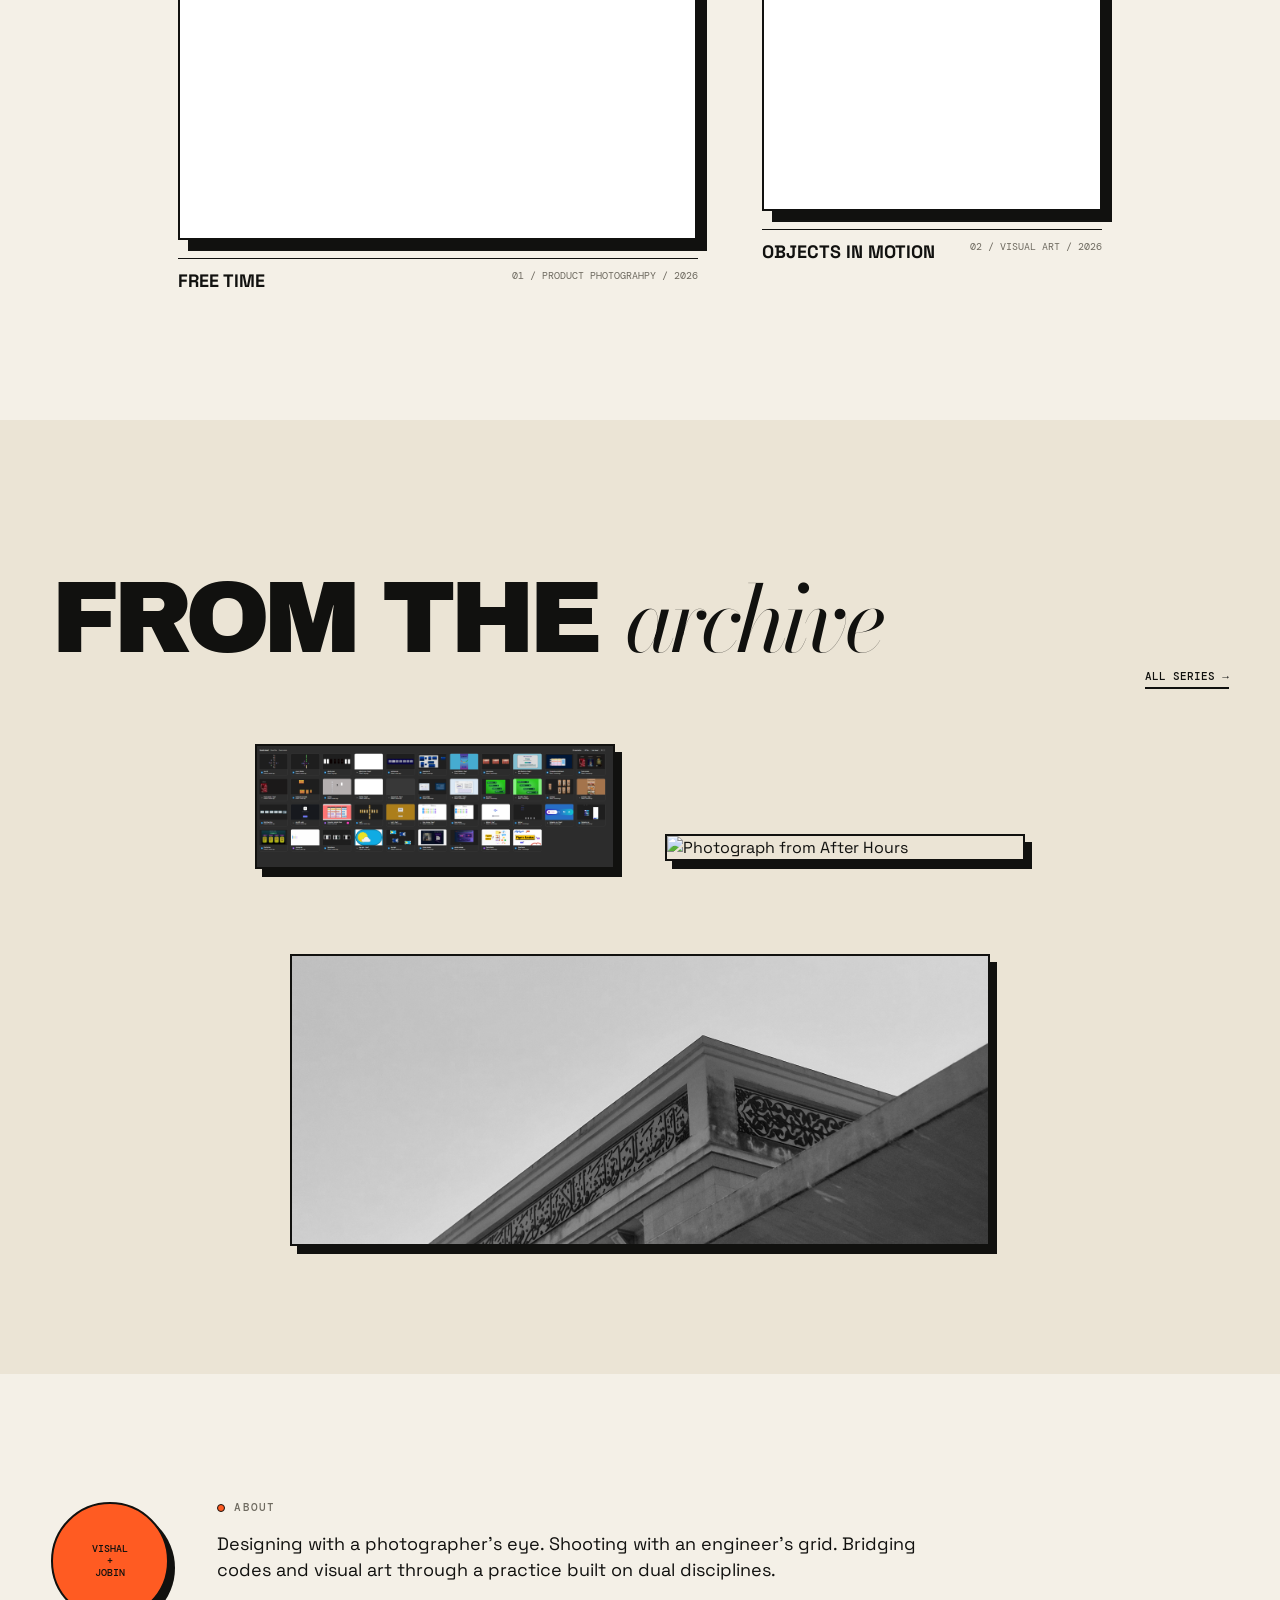
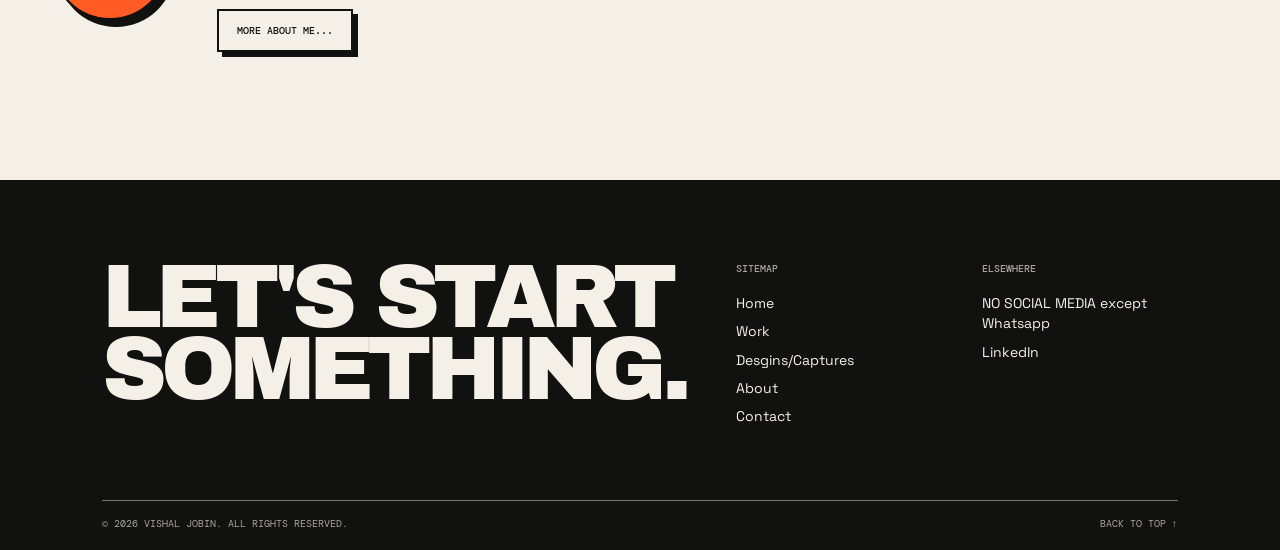
==== commit 544cb993: "Update index.html" ====
--- a/index.html
+++ b/index.html
@@ -58,7 +58,7 @@
     <span class="mb-card-note">AFTER HOURS</span>
   </div>
   <div class="mb-card mb-card-e" data-parallax="0.10">
-    <div class="mb-card-image"><img src="assets/images/arch2.jpeg"" alt="Selected visual from the portfolio"></div>
+    <div class="mb-card-image"><img src="assets/images/arch2.jpg"" alt="Selected visual from the portfolio"></div>
     <span class="mb-card-note">SOUTHBOUND / 03</span>
   </div>
   <div class="mb-card mb-card-f" data-parallax="-0.10">
@@ -127,7 +127,7 @@
     <div class="photo-grid">
       <figure class="ph ph-a" data-reveal><img src="assets/images/allwork.png" alt="Photograph from Soft Concrete" loading="lazy"></figure>
       <figure class="ph ph-b" data-reveal><img src="https://picsum.photos/seed/yn-ph2/900/1150" alt="Photograph from After Hours" loading="lazy"></figure>
-      <figure class="ph ph-full" data-reveal><img src="assets/images/arch1.jpeg" alt="Photograph from Southbound" loading="lazy"></figure>
+      <figure class="ph ph-full" data-reveal><img src="assets/images/arch1.jpg" alt="Photograph from Southbound" loading="lazy"></figure>
     </div>
   </div>
 </section>
